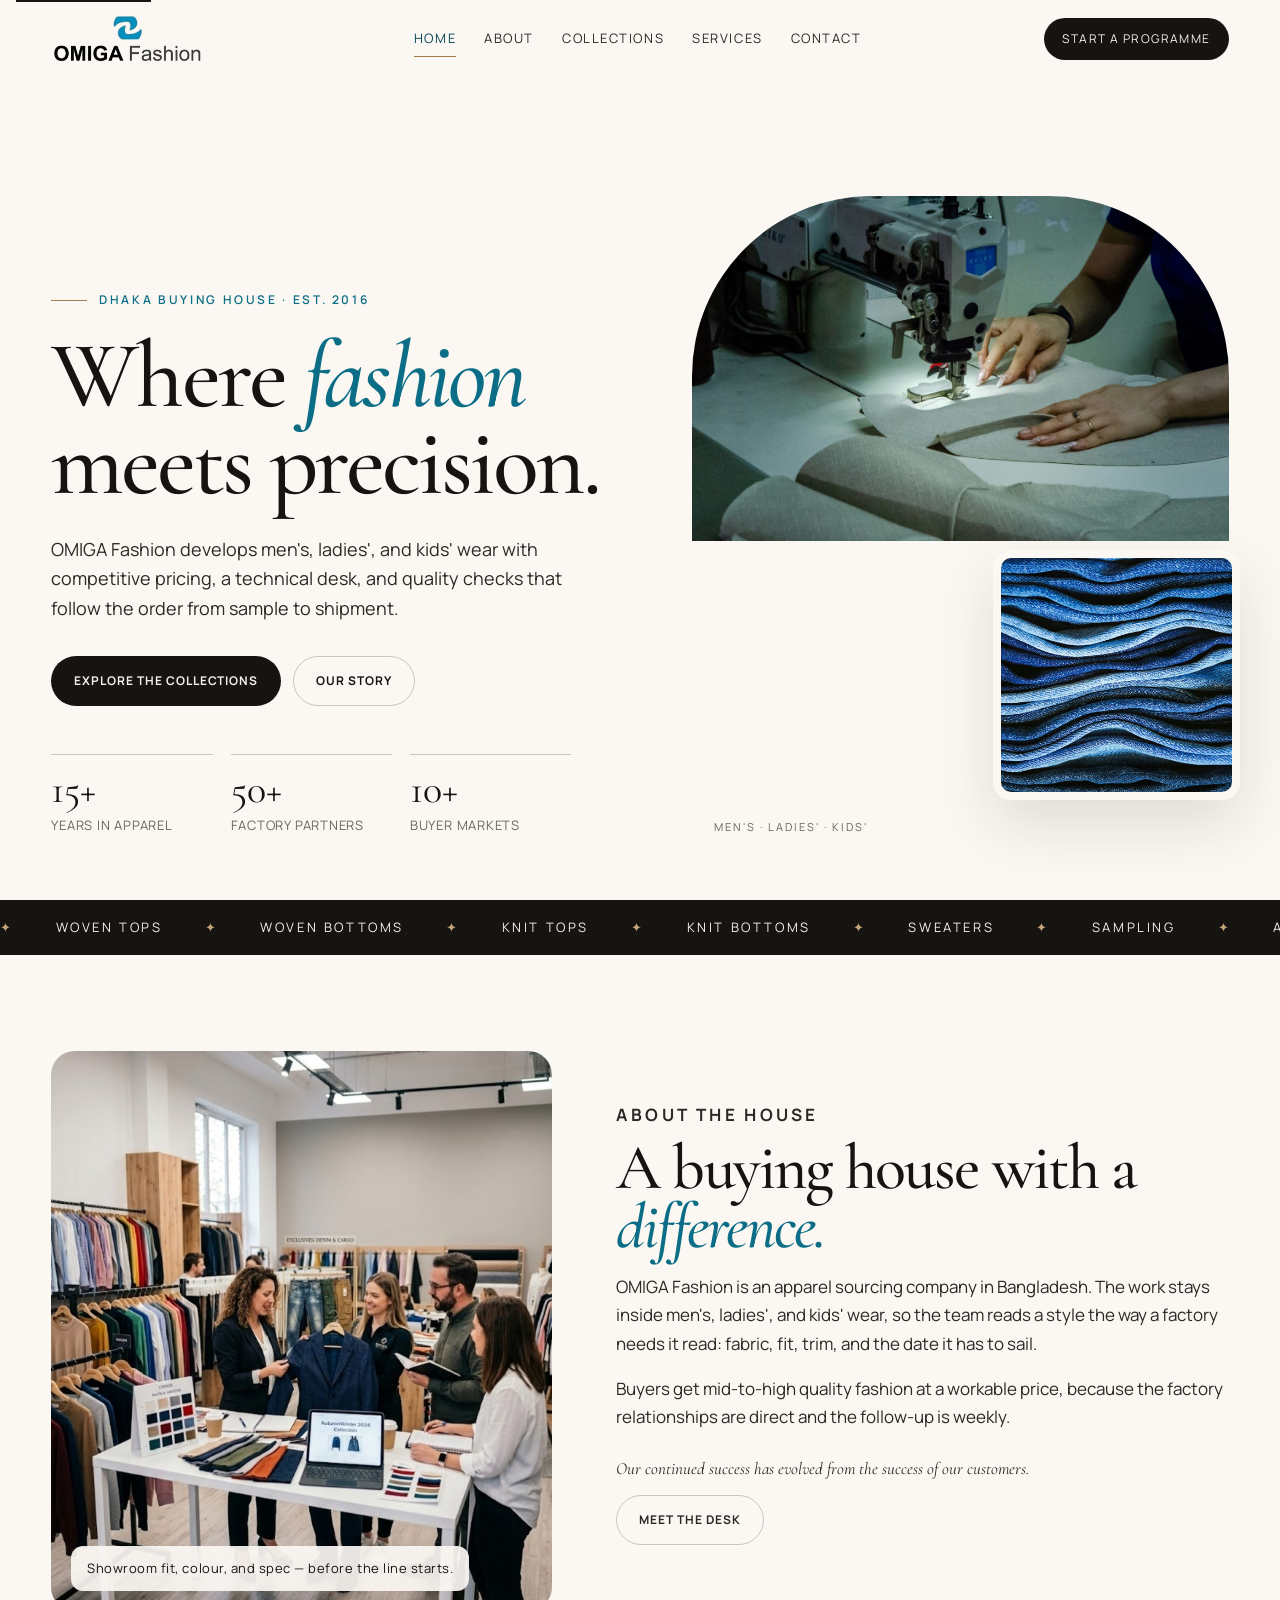
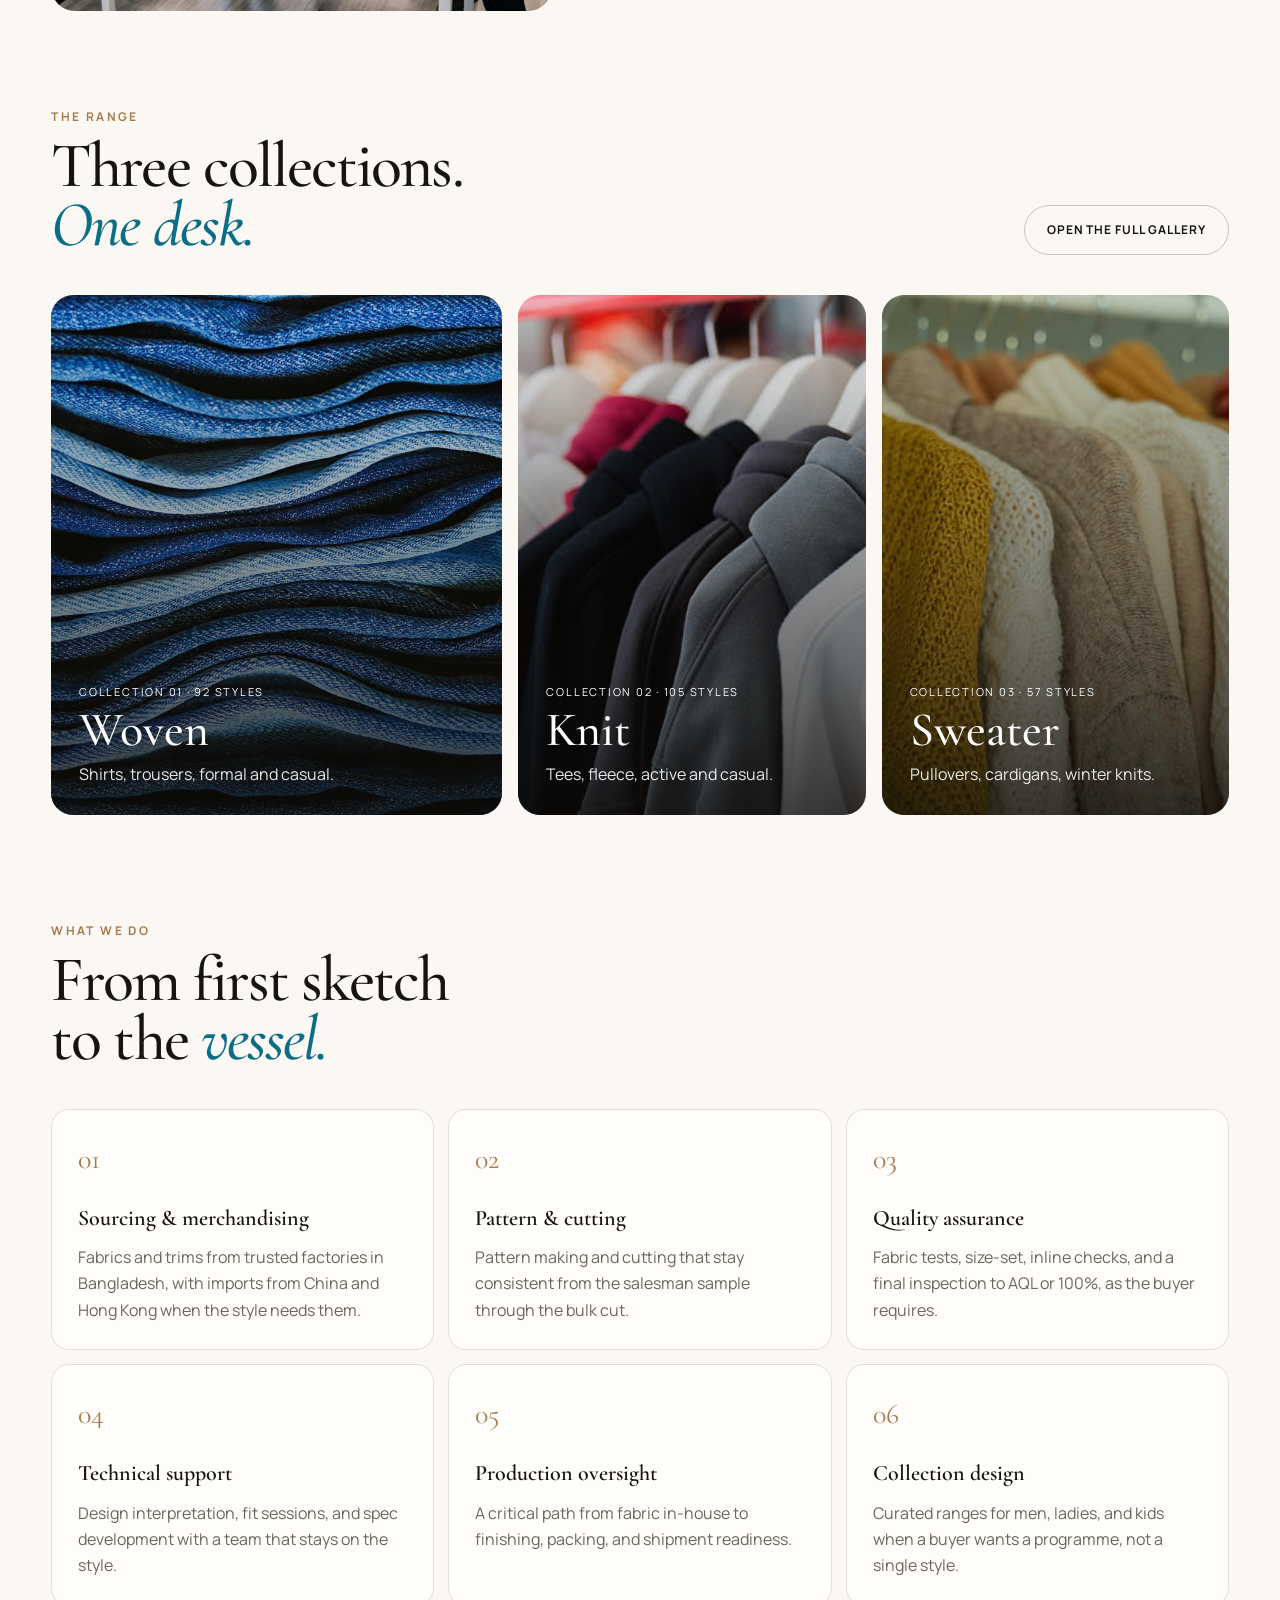
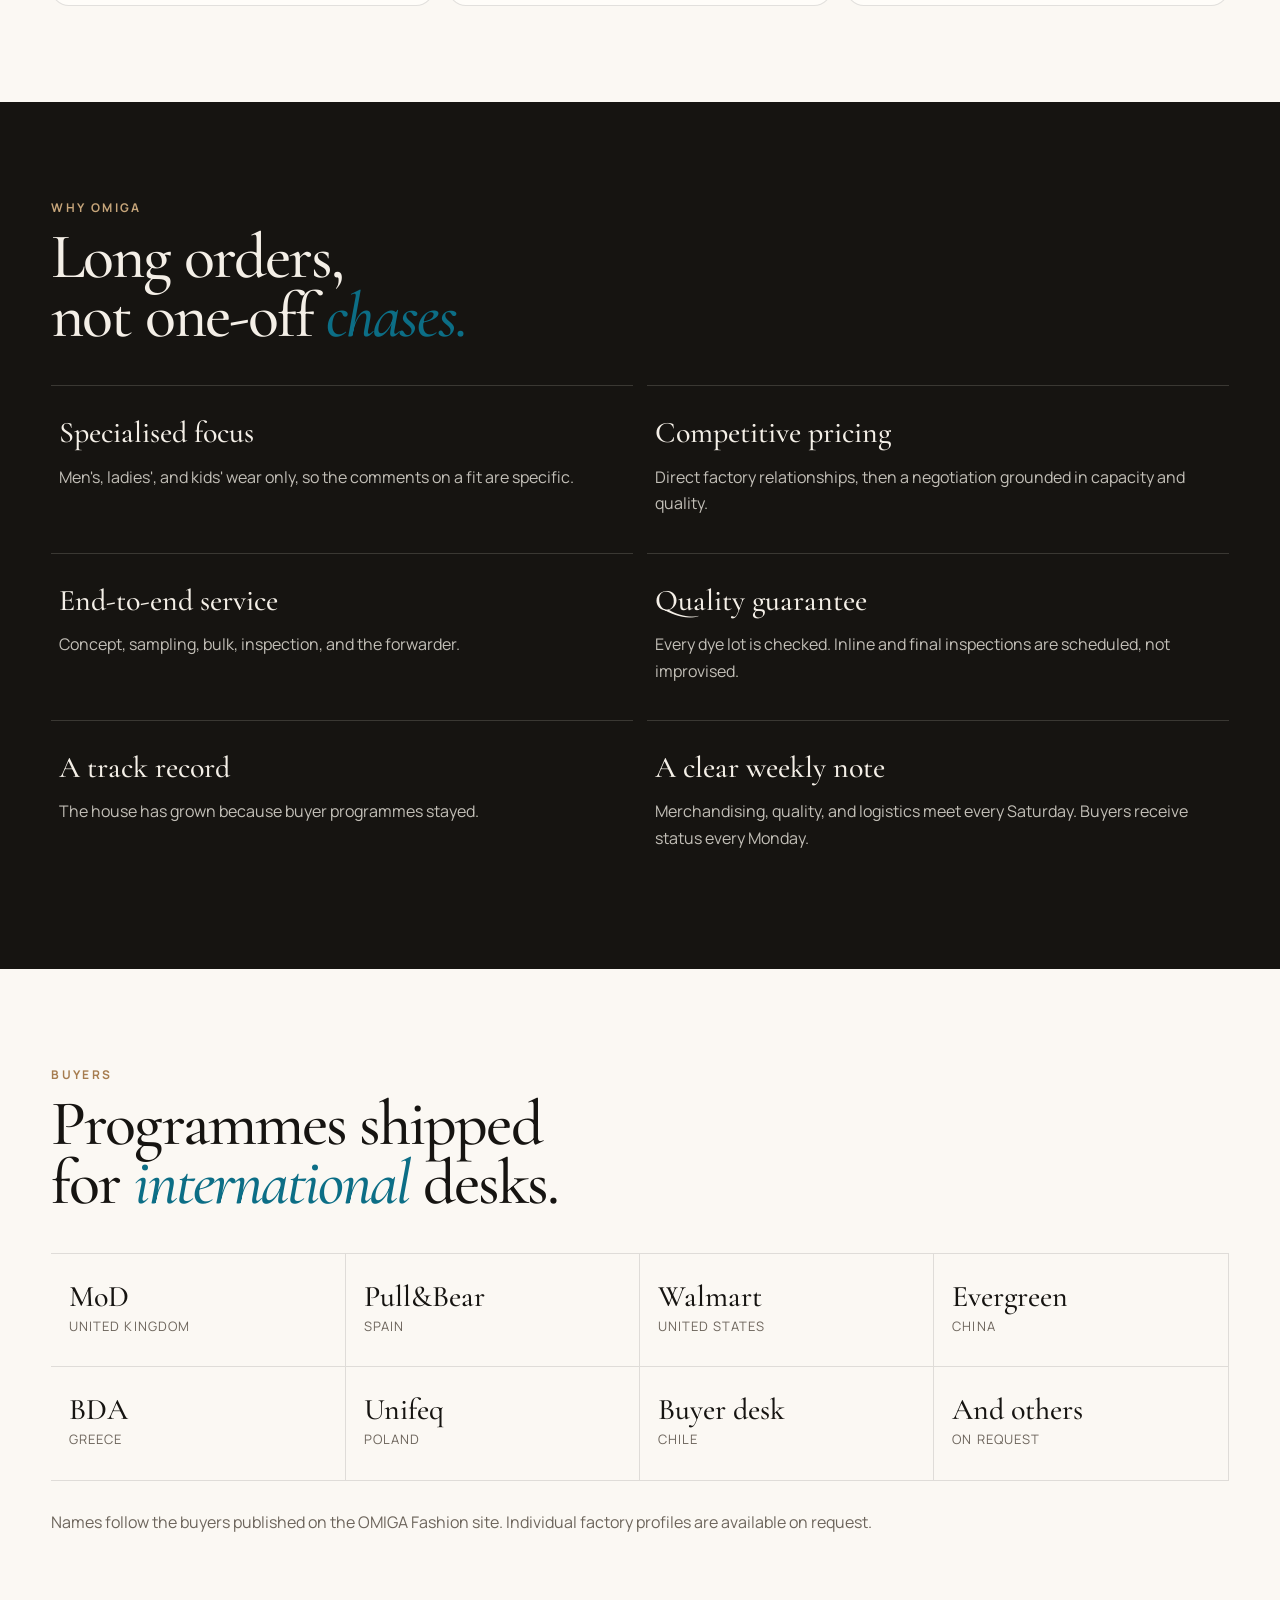
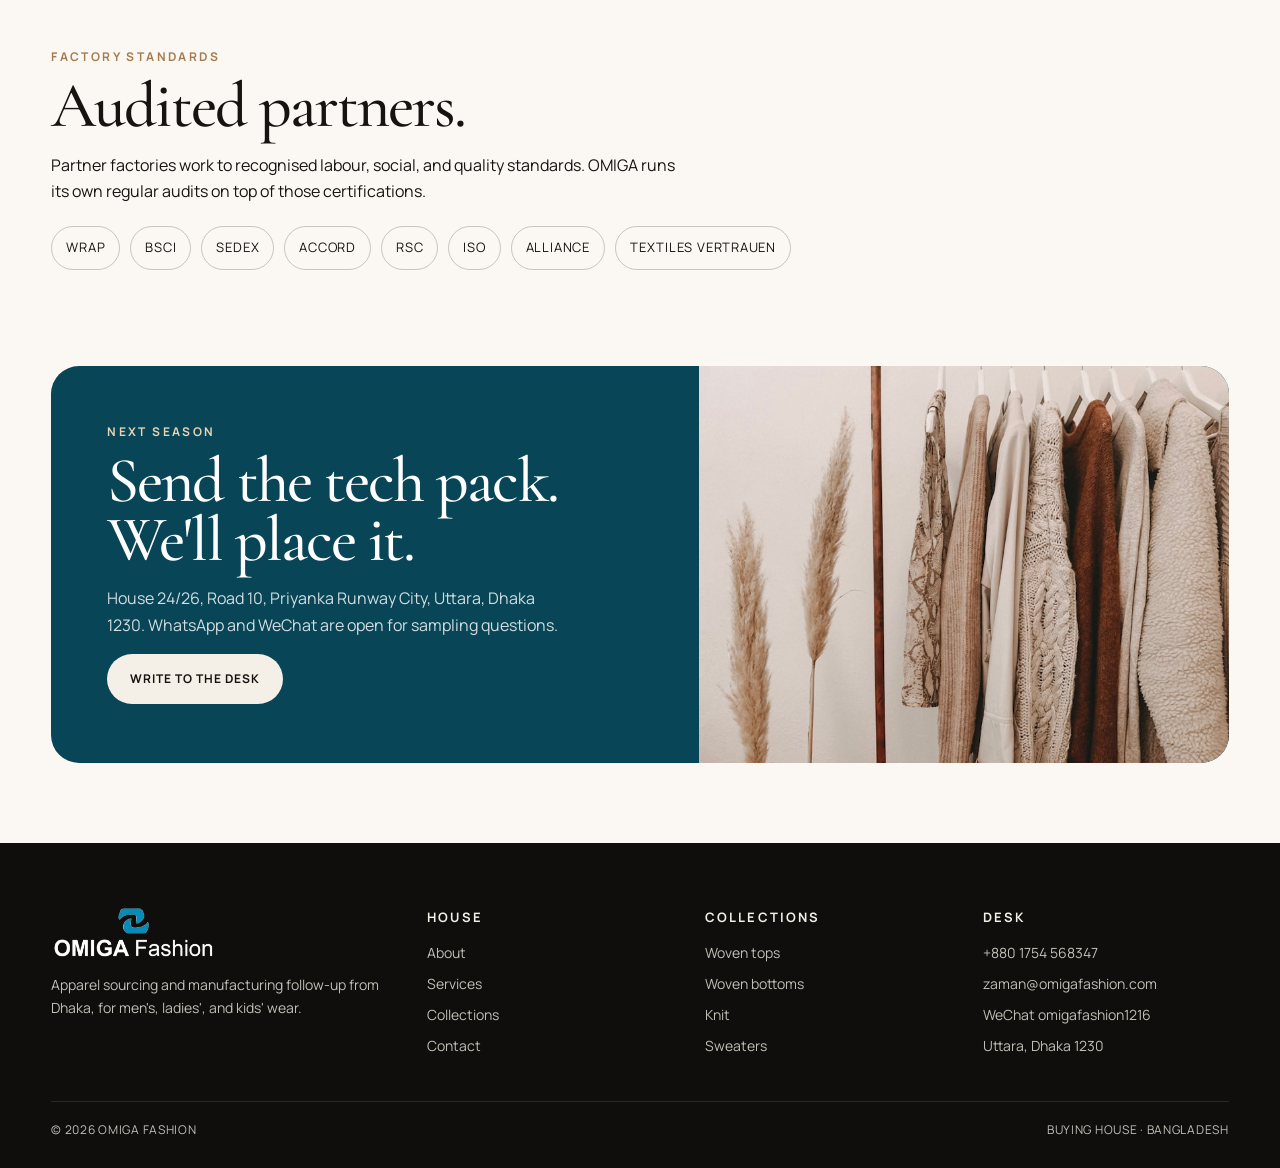
==== index.html @ b4fab175 "Publish the OMIGA Fashion buying-house site. Co-authored-by: Cursor <cursoragent@cursor.com>" ====
<!DOCTYPE html>
<html lang="en">
<head>
  <meta charset="utf-8">
  <meta name="viewport" content="width=device-width, initial-scale=1">
  <title>OMIGA Fashion — Garment Buying House, Dhaka</title>
  <meta name="description" content="OMIGA Fashion is a Dhaka garment buying house for men's, ladies', and kids' wear. Woven, knit, and sweater programmes from sampling to shipment.">
  <link rel="icon" href="assets/favicon.svg" type="image/svg+xml">
  <link rel="preconnect" href="https://fonts.googleapis.com">
  <link rel="preconnect" href="https://fonts.gstatic.com" crossorigin>
  <link href="https://fonts.googleapis.com/css2?family=Cormorant+Garamond:ital,wght@0,500;0,600;1,500;1,600&family=Manrope:wght@400;500;600;700&display=swap" rel="stylesheet">
  <link rel="stylesheet" href="css/styles.css">
</head>
<body>
  <a class="skip" href="#main">Skip to content</a>
  <header class="site-header">
    <a class="brand" href="index.html" aria-label="OMIGA Fashion home">
      <img src="assets/logo.png" alt="OMIGA Fashion">
    </a>
    <nav class="nav" id="site-nav">
      <a href="index.html" aria-current="page">Home</a>
      <a href="about.html">About</a>
      <a href="collections.html">Collections</a>
      <a href="services.html">Services</a>
      <a href="contact.html">Contact</a>
    </nav>
    <a class="header-cta" href="contact.html">Start a programme</a>
    <button class="menu-btn" aria-label="Open menu" aria-expanded="false" aria-controls="site-nav"><span></span></button>
  </header>

  <main id="main">
    <section class="hero">
      <div>
        <p class="eyebrow">Dhaka buying house · Est. 2016</p>
        <h1>Where <em>fashion</em> meets precision.</h1>
        <p class="lede">OMIGA Fashion develops men's, ladies', and kids' wear with competitive pricing, a technical desk, and quality checks that follow the order from sample to shipment.</p>
        <div class="hero-actions">
          <a class="btn btn-dark" href="collections.html">Explore the collections</a>
          <a class="btn btn-line" href="about.html">Our story</a>
        </div>
        <dl class="hero-stats">
          <div><dt>15+</dt><dd>Years in apparel</dd></div>
          <div><dt>50+</dt><dd>Factory partners</dd></div>
          <div><dt>10+</dt><dd>Buyer markets</dd></div>
        </dl>
      </div>
      <div class="hero-stage">
        <figure class="hero-main">
          <img src="assets/hero-sew.jpg" alt="A sewing operator stitching a garment panel in a Bangladesh factory">
        </figure>
        <figure class="hero-float">
          <img src="assets/hero-fabric.jpg" alt="Stacked indigo denim ready for a woven programme">
        </figure>
        <p class="hero-caption">Men's · Ladies' · Kids'</p>
      </div>
    </section>

    <div class="ticker" aria-hidden="true">
      <div class="ticker-track">
        <span>Woven tops</span><span>Woven bottoms</span><span>Knit tops</span><span>Knit bottoms</span><span>Sweaters</span><span>Sampling</span><span>AQL inspection</span><span>Made in Bangladesh</span>
        <span>Woven tops</span><span>Woven bottoms</span><span>Knit tops</span><span>Knit bottoms</span><span>Sweaters</span><span>Sampling</span><span>AQL inspection</span><span>Made in Bangladesh</span>
      </div>
    </div>

    <section class="section">
      <div class="split">
        <figure class="media">
          <img src="assets/hero-inspect.jpg" alt="Merchandisers reviewing a jacket and colour standards in a showroom">
          <figcaption>Showroom fit, colour, and spec — before the line starts.</figcaption>
        </figure>
        <div class="prose">
          <p class="kicker">About the house</p>
          <h2>A buying house with a <em>difference.</em></h2>
          <p>OMIGA Fashion is an apparel sourcing company in Bangladesh. The work stays inside men's, ladies', and kids' wear, so the team reads a style the way a factory needs it read: fabric, fit, trim, and the date it has to sail.</p>
          <p>Buyers get mid-to-high quality fashion at a workable price, because the factory relationships are direct and the follow-up is weekly.</p>
          <p class="quote">Our continued success has evolved from the success of our customers.</p>
          <p><a class="btn btn-line" href="about.html">Meet the desk</a></p>
        </div>
      </div>
    </section>

    <section class="section" style="padding-top:0">
      <div class="section-head">
        <div>
          <p class="kicker">The range</p>
          <h2>Three collections.<br><em>One desk.</em></h2>
        </div>
        <a class="btn btn-line" href="collections.html">Open the full gallery</a>
      </div>
      <div class="collections">
        <a class="collection-card" href="collections.html#woven">
          <img src="assets/hero-fabric.jpg" alt="">
          <div>
            <small>Collection 01 · 92 styles</small>
            <strong>Woven</strong>
            <span>Shirts, trousers, formal and casual.</span>
          </div>
        </a>
        <a class="collection-card" href="collections.html#knit">
          <img src="assets/card-knit.jpg" alt="">
          <div>
            <small>Collection 02 · 105 styles</small>
            <strong>Knit</strong>
            <span>Tees, fleece, active and casual.</span>
          </div>
        </a>
        <a class="collection-card" href="collections.html#sweater">
          <img src="assets/card-sweater.jpg" alt="">
          <div>
            <small>Collection 03 · 57 styles</small>
            <strong>Sweater</strong>
            <span>Pullovers, cardigans, winter knits.</span>
          </div>
        </a>
      </div>
    </section>

    <section class="section" style="padding-top:10px">
      <div class="section-head">
        <div>
          <p class="kicker">What we do</p>
          <h2>From first sketch<br>to the <em>vessel.</em></h2>
        </div>
      </div>
      <div class="service-grid">
        <article class="card"><div class="num">01</div><h3>Sourcing & merchandising</h3><p>Fabrics and trims from trusted factories in Bangladesh, with imports from China and Hong Kong when the style needs them.</p></article>
        <article class="card"><div class="num">02</div><h3>Pattern & cutting</h3><p>Pattern making and cutting that stay consistent from the salesman sample through the bulk cut.</p></article>
        <article class="card"><div class="num">03</div><h3>Quality assurance</h3><p>Fabric tests, size-set, inline checks, and a final inspection to AQL or 100%, as the buyer requires.</p></article>
        <article class="card"><div class="num">04</div><h3>Technical support</h3><p>Design interpretation, fit sessions, and spec development with a team that stays on the style.</p></article>
        <article class="card"><div class="num">05</div><h3>Production oversight</h3><p>A critical path from fabric in-house to finishing, packing, and shipment readiness.</p></article>
        <article class="card"><div class="num">06</div><h3>Collection design</h3><p>Curated ranges for men, ladies, and kids when a buyer wants a programme, not a single style.</p></article>
      </div>
    </section>

    <section class="section band">
      <div class="section-head">
        <div>
          <p class="kicker">Why OMIGA</p>
          <h2>Long orders,<br>not one-off <em>chases.</em></h2>
        </div>
      </div>
      <div class="why-grid">
        <article><h3>Specialised focus</h3><p>Men's, ladies', and kids' wear only, so the comments on a fit are specific.</p></article>
        <article><h3>Competitive pricing</h3><p>Direct factory relationships, then a negotiation grounded in capacity and quality.</p></article>
        <article><h3>End-to-end service</h3><p>Concept, sampling, bulk, inspection, and the forwarder.</p></article>
        <article><h3>Quality guarantee</h3><p>Every dye lot is checked. Inline and final inspections are scheduled, not improvised.</p></article>
        <article><h3>A track record</h3><p>The house has grown because buyer programmes stayed.</p></article>
        <article><h3>A clear weekly note</h3><p>Merchandising, quality, and logistics meet every Saturday. Buyers receive status every Monday.</p></article>
      </div>
    </section>

    <section class="section">
      <div class="section-head">
        <div>
          <p class="kicker">Buyers</p>
          <h2>Programmes shipped<br>for <em>international</em> desks.</h2>
        </div>
      </div>
      <div class="clients">
        <article><strong>MoD</strong><span>United Kingdom</span></article>
        <article><strong>Pull&amp;Bear</strong><span>Spain</span></article>
        <article><strong>Walmart</strong><span>United States</span></article>
        <article><strong>Evergreen</strong><span>China</span></article>
        <article><strong>BDA</strong><span>Greece</span></article>
        <article><strong>Unifeq</strong><span>Poland</span></article>
        <article><strong>Buyer desk</strong><span>Chile</span></article>
        <article><strong>And others</strong><span>On request</span></article>
      </div>
      <p class="prose" style="margin-top:28px;color:var(--muted)">Names follow the buyers published on the OMIGA Fashion site. Individual factory profiles are available on request.</p>
    </section>

    <section class="section" style="padding-top:0">
      <p class="kicker">Factory standards</p>
      <h2>Audited partners.</h2>
      <p class="narrow">Partner factories work to recognised labour, social, and quality standards. OMIGA runs its own regular audits on top of those certifications.</p>
      <div class="certs" style="margin-top:22px">
        <span>WRAP</span><span>BSCI</span><span>Sedex</span><span>Accord</span><span>RSC</span><span>ISO</span><span>Alliance</span><span>Textiles Vertrauen</span>
      </div>
    </section>

    <section class="cta">
      <div class="cta-copy">
        <p class="kicker" style="color:#e7d3b4">Next season</p>
        <h2>Send the tech pack. We'll place it.</h2>
        <p>House 24/26, Road 10, Priyanka Runway City, Uttara, Dhaka 1230. WhatsApp and WeChat are open for sampling questions.</p>
        <a class="btn btn-light" href="contact.html">Write to the desk</a>
      </div>
      <div class="cta-visual">
        <img src="assets/service-6.jpg" alt="A rail of knit and sweater samples">
      </div>
    </section>
  </main>

  <footer class="site-footer">
    <div class="footer-grid">
      <div>
        <img src="assets/logo-white.png" alt="OMIGA Fashion">
        <p>Apparel sourcing and manufacturing follow-up from Dhaka, for men's, ladies', and kids' wear.</p>
      </div>
      <div>
        <h3>House</h3>
        <a href="about.html">About</a>
        <a href="services.html">Services</a>
        <a href="collections.html">Collections</a>
        <a href="contact.html">Contact</a>
      </div>
      <div>
        <h3>Collections</h3>
        <a href="collections.html#woven-tops">Woven tops</a>
        <a href="collections.html#woven-bottoms">Woven bottoms</a>
        <a href="collections.html#knit">Knit</a>
        <a href="collections.html#sweater">Sweaters</a>
      </div>
      <div>
        <h3>Desk</h3>
        <a href="tel:+8801754568347">+880 1754 568347</a>
        <a href="mailto:zaman@omigafashion.com">zaman@omigafashion.com</a>
        <p>WeChat omigafashion1216</p>
        <p>Uttara, Dhaka 1230</p>
      </div>
    </div>
    <div class="legal">
      <span>© <span data-year>2026</span> OMIGA Fashion</span>
      <span>Buying house · Bangladesh</span>
    </div>
  </footer>
  <script src="js/main.js"></script>
</body>
</html>
---- css/styles.css ----
:root {
  --ink: #161411;
  --ink-soft: #2c2824;
  --ivory: #f4efe7;
  --paper: #fbf8f3;
  --white: #fffdf9;
  --teal: #0c6e86;
  --teal-deep: #084556;
  --brass: #a67c4e;
  --brass-soft: #c6a57a;
  --muted: #6d655c;
  --line: rgba(22, 20, 17, 0.12);
  --line-strong: rgba(22, 20, 17, 0.22);
  --shadow: 0 24px 60px rgba(22, 20, 17, 0.12);
  --serif: "Cormorant Garamond", "Times New Roman", serif;
  --sans: "Manrope", "Segoe UI", sans-serif;
  --header: 78px;
  --max: 1240px;
}

* { box-sizing: border-box; }
html { scroll-behavior: smooth; }
body {
  margin: 0;
  background: var(--paper);
  color: var(--ink);
  font-family: var(--sans);
  font-size: 16px;
  line-height: 1.65;
  text-rendering: optimizeLegibility;
}
img { max-width: 100%; display: block; }
a { color: inherit; text-decoration: none; }
button, input, select, textarea { font: inherit; color: inherit; }
::selection { background: #d7efe8; color: var(--ink); }

.skip {
  position: absolute;
  left: 16px;
  top: -40px;
  background: var(--ink);
  color: white;
  padding: 8px 12px;
  z-index: 100;
}
.skip:focus { top: 12px; }

.site-header {
  position: sticky;
  top: 0;
  z-index: 40;
  height: var(--header);
  display: flex;
  align-items: center;
  justify-content: space-between;
  gap: 24px;
  padding: 0 4vw;
  background: rgba(251, 248, 243, 0.9);
  backdrop-filter: blur(16px);
  border-bottom: 1px solid transparent;
  transition: border-color 0.3s, background 0.3s;
}
.site-header.is-scrolled { border-bottom-color: var(--line); background: rgba(251, 248, 243, 0.96); }
.brand { display: flex; align-items: center; gap: 10px; min-width: 180px; }
.brand img { height: 48px; width: auto; }
.nav {
  display: flex;
  align-items: center;
  gap: 28px;
}
.nav a {
  font-size: 13px;
  letter-spacing: 0.12em;
  text-transform: uppercase;
  color: var(--ink-soft);
  position: relative;
}
.nav a[aria-current="page"] { color: var(--teal-deep); }
.nav a[aria-current="page"]::after,
.nav a:hover::after {
  content: "";
  position: absolute;
  left: 0;
  right: 0;
  bottom: -8px;
  height: 1px;
  background: var(--brass);
}
.header-cta {
  display: inline-flex;
  align-items: center;
  justify-content: center;
  min-height: 42px;
  padding: 0 18px;
  background: var(--ink);
  color: var(--ivory) !important;
  letter-spacing: 0.12em;
  text-transform: uppercase;
  font-size: 12px;
  border-radius: 999px;
}
.header-cta::after { display: none !important; }
.menu-btn {
  display: none;
  width: 46px;
  height: 46px;
  border: 1px solid var(--line-strong);
  background: transparent;
  border-radius: 50%;
  position: relative;
}
.menu-btn span,
.menu-btn span::before,
.menu-btn span::after {
  content: "";
  position: absolute;
  left: 13px;
  right: 13px;
  height: 1.5px;
  background: var(--ink);
}
.menu-btn span { top: 22px; }
.menu-btn span::before { top: -7px; }
.menu-btn span::after { top: 7px; }
.menu-btn.is-open span { background: transparent; }
.menu-btn.is-open span::before { top: 0; transform: rotate(45deg); }
.menu-btn.is-open span::after { top: 0; transform: rotate(-45deg); }

.hero {
  display: grid;
  grid-template-columns: 1.05fr 0.95fr;
  gap: 48px;
  align-items: end;
  min-height: calc(100vh - var(--header));
  padding: 36px 4vw 64px;
  max-width: 1480px;
  margin: 0 auto;
}
.eyebrow {
  display: flex;
  align-items: center;
  gap: 12px;
  margin: 0 0 22px;
  color: var(--teal);
  letter-spacing: 0.22em;
  text-transform: uppercase;
  font-size: 12px;
  font-weight: 600;
}
.eyebrow::before {
  content: "";
  width: 36px;
  height: 1px;
  background: var(--brass);
}
h1, h2, .display {
  font-family: var(--serif);
  font-weight: 500;
  letter-spacing: -0.03em;
  line-height: 0.92;
}
.hero h1 {
  margin: 0;
  font-size: clamp(64px, 7.4vw, 118px);
}
.hero h1 em {
  font-style: italic;
  color: var(--teal);
}
.lede {
  max-width: 540px;
  margin: 28px 0 0;
  font-size: 18px;
  color: var(--ink-soft);
}
.hero-actions { display: flex; flex-wrap: wrap; gap: 12px; margin-top: 32px; }
.btn {
  display: inline-flex;
  align-items: center;
  justify-content: center;
  min-height: 50px;
  padding: 0 22px;
  border-radius: 999px;
  border: 1px solid transparent;
  letter-spacing: 0.08em;
  text-transform: uppercase;
  font-size: 12px;
  font-weight: 700;
  cursor: pointer;
  transition: transform 0.25s ease, background 0.25s ease, color 0.25s ease;
}
.btn:hover { transform: translateY(-2px); }
.btn-dark { background: var(--ink); color: var(--ivory); }
.btn-dark:hover { background: var(--teal-deep); }
.btn-line { background: transparent; border-color: var(--line-strong); }
.btn-line:hover { border-color: var(--ink); }
.btn-light { background: var(--ivory); color: var(--ink); }
.hero-stats {
  display: grid;
  grid-template-columns: repeat(3, minmax(0, 1fr));
  gap: 18px;
  margin: 48px 0 0;
  padding: 0;
  max-width: 520px;
}
.hero-stats.stats-4 {
  max-width: none;
  grid-template-columns: repeat(4, minmax(0, 1fr));
}
.hero-stats div { border-top: 1px solid var(--line-strong); padding-top: 14px; }
.hero-stats dt {
  font-family: var(--serif);
  font-size: 40px;
  line-height: 1;
}
.hero-stats dd { margin: 6px 0 0; color: var(--muted); font-size: 13px; letter-spacing: 0.06em; text-transform: uppercase; }

.hero-stage { position: relative; min-height: 640px; }
.hero-main {
  margin: 0;
  height: 78%;
  min-height: 520px;
  overflow: hidden;
  border-radius: 180px 180px 28px 28px;
}
.hero-main img, .hero-float img, .media img, .shot img { width: 100%; height: 100%; object-fit: cover; }
.hero-float {
  position: absolute;
  width: 46%;
  height: 250px;
  right: -2%;
  bottom: 36px;
  margin: 0;
  overflow: hidden;
  border: 8px solid var(--paper);
  border-radius: 18px;
  box-shadow: var(--shadow);
}
.hero-caption {
  position: absolute;
  left: 22px;
  bottom: 0;
  margin: 0;
  letter-spacing: 0.18em;
  text-transform: uppercase;
  font-size: 11px;
  color: var(--muted);
}

.ticker {
  overflow: hidden;
  border-top: 1px solid var(--line);
  border-bottom: 1px solid var(--line);
  background: var(--ink);
  color: var(--ivory);
}
.ticker-track {
  display: flex;
  gap: 42px;
  width: max-content;
  padding: 16px 0;
  animation: ticker 42s linear infinite;
}
.ticker span {
  font-size: 13px;
  letter-spacing: 0.2em;
  text-transform: uppercase;
  white-space: nowrap;
}
.ticker span::before { content: "✦"; color: var(--brass-soft); margin-right: 42px; }
@keyframes ticker { from { transform: translateX(0); } to { transform: translateX(-50%); } }

.section { padding: 96px 4vw; }
.section-head {
  display: flex;
  justify-content: space-between;
  align-items: flex-end;
  gap: 24px;
  margin-bottom: 40px;
}
.kicker {
  margin: 0 0 10px;
  color: var(--brass);
  letter-spacing: 0.2em;
  text-transform: uppercase;
  font-size: 12px;
  font-weight: 700;
}
h2 { margin: 0; font-size: clamp(42px, 5vw, 72px); }
h2 em { font-style: italic; color: var(--teal); }
.narrow { max-width: 640px; }

.split {
  display: grid;
  grid-template-columns: 0.9fr 1.1fr;
  gap: 64px;
  align-items: center;
}
.media { margin: 0; position: relative; }
.media img { height: 560px; border-radius: 24px; }
.media figcaption {
  position: absolute;
  left: 20px;
  bottom: 20px;
  background: rgba(251, 248, 243, 0.92);
  padding: 12px 16px;
  border-radius: 12px;
  font-size: 13px;
  letter-spacing: 0.04em;
}
.prose p { color: var(--ink-soft); font-size: 17px; }
.quote {
  margin: 28px 0 0;
  font-family: var(--serif);
  font-size: clamp(28px, 3vw, 40px);
  line-height: 1.15;
  font-style: italic;
}

.collections {
  display: grid;
  grid-template-columns: 1.3fr 1fr 1fr;
  gap: 16px;
}
.collection-card {
  position: relative;
  min-height: 520px;
  overflow: hidden;
  border-radius: 22px;
  color: white;
  display: flex;
  align-items: flex-end;
  padding: 28px;
}
.collection-card img {
  position: absolute;
  inset: 0;
  width: 100%;
  height: 100%;
  object-fit: cover;
  transition: transform 0.7s ease;
}
.collection-card:hover img { transform: scale(1.06); }
.collection-card::after {
  content: "";
  position: absolute;
  inset: 0;
  background: linear-gradient(180deg, rgba(12, 10, 8, 0.05), rgba(12, 10, 8, 0.78));
}
.collection-card div { position: relative; z-index: 1; }
.collection-card small { letter-spacing: 0.16em; text-transform: uppercase; font-size: 11px; }
.collection-card strong {
  display: block;
  margin-top: 6px;
  font-family: var(--serif);
  font-size: 48px;
  font-weight: 500;
  line-height: 0.9;
}
.collection-card span { display: block; margin-top: 8px; opacity: 0.9; }

.service-grid, .why-grid, .process-grid {
  display: grid;
  gap: 14px;
}
.service-grid { grid-template-columns: repeat(3, 1fr); }
.card {
  background: var(--white);
  border: 1px solid var(--line);
  border-radius: 18px;
  padding: 26px;
  min-height: 220px;
}
.card .num {
  font-family: var(--serif);
  font-size: 28px;
  color: var(--brass);
}
.card h3 { margin: 18px 0 8px; font-size: 22px; font-family: var(--serif); font-weight: 600; }
.card p { margin: 0; color: var(--muted); }

.process-grid { grid-template-columns: repeat(4, 1fr); }
.process-grid article {
  padding: 22px 18px 8px 0;
  border-top: 1px solid var(--ink);
}
.process-grid strong { display: block; font-family: var(--serif); font-size: 28px; font-weight: 500; margin: 8px 0; }
.process-grid p { margin: 0; color: var(--muted); font-size: 14px; }

.why-grid { grid-template-columns: 1fr 1fr; }
.band {
  background: var(--ink);
  color: var(--ivory);
}
.band .kicker { color: var(--brass-soft); }
.band p { color: rgba(244, 239, 231, 0.78); }
.why-grid article {
  border-top: 1px solid rgba(244, 239, 231, 0.16);
  padding: 22px 8px;
}
.why-grid h3 { margin: 0 0 6px; font-family: var(--serif); font-size: 30px; font-weight: 500; }
.why-grid p { margin: 0; }

.clients {
  display: grid;
  grid-template-columns: repeat(4, 1fr);
  border-top: 1px solid var(--line);
}
.clients article {
  padding: 28px 18px;
  border-bottom: 1px solid var(--line);
  border-right: 1px solid var(--line);
}
.clients strong { display: block; font-family: var(--serif); font-size: 30px; font-weight: 500; line-height: 1; }
.clients span { color: var(--muted); font-size: 13px; letter-spacing: 0.08em; text-transform: uppercase; }

.certs { display: flex; flex-wrap: wrap; gap: 10px; }
.certs span {
  border: 1px solid var(--line-strong);
  border-radius: 999px;
  padding: 10px 14px;
  font-size: 13px;
  letter-spacing: 0.06em;
  text-transform: uppercase;
}

.cta {
  margin: 0 4vw 80px;
  border-radius: 28px;
  overflow: hidden;
  min-height: 360px;
  display: grid;
  grid-template-columns: 1.1fr 0.9fr;
  background: var(--teal-deep);
  color: white;
}
.cta-copy { padding: 56px; }
.cta h2 { font-size: clamp(46px, 5vw, 74px); }
.cta p { max-width: 460px; color: rgba(255,255,255,0.82); }
.cta-visual img { width: 100%; height: 100%; object-fit: cover; min-height: 360px; }

.page-hero {
  padding: 72px 4vw 28px;
  max-width: 1480px;
  margin: 0 auto;
}
.page-hero h1 { font-size: clamp(56px, 7vw, 104px); margin: 0; }
.page-hero p { max-width: 640px; font-size: 18px; color: var(--ink-soft); }

.filters { display: flex; flex-wrap: wrap; gap: 8px; margin: 10px 4vw 22px; }
.filters button {
  border: 1px solid var(--line-strong);
  background: transparent;
  border-radius: 999px;
  padding: 10px 14px;
  cursor: pointer;
  letter-spacing: 0.08em;
  text-transform: uppercase;
  font-size: 12px;
}
.filters button.is-active, .filters button:hover { background: var(--ink); color: var(--ivory); border-color: var(--ink); }
.gallery-meta { margin: 0 4vw 18px; color: var(--muted); font-size: 14px; }
.gallery {
  columns: 4 240px;
  column-gap: 12px;
  padding: 0 4vw 20px;
}
.tile {
  break-inside: avoid;
  margin: 0 0 12px;
  position: relative;
  cursor: zoom-in;
  border-radius: 14px;
  overflow: hidden;
  background: #e7e1d8;
}
.tile img { width: 100%; height: auto; transition: transform 0.45s ease; }
.tile:hover img { transform: scale(1.03); }
.tile figcaption {
  position: absolute;
  left: 10px;
  bottom: 10px;
  background: rgba(251, 248, 243, 0.9);
  border-radius: 999px;
  padding: 4px 10px;
  font-size: 11px;
  letter-spacing: 0.08em;
  text-transform: uppercase;
}
.load-wrap { display: flex; justify-content: center; padding: 10px 0 70px; }

.story-list { display: grid; gap: 0; }
.story-list article {
  display: grid;
  grid-template-columns: 180px 1fr;
  gap: 24px;
  padding: 26px 0;
  border-top: 1px solid var(--line);
}
.story-list h3 { margin: 0 0 8px; font-family: var(--serif); font-size: 32px; font-weight: 500; }
.story-list ul { margin: 0; padding-left: 18px; color: var(--ink-soft); }
.shots { display: grid; grid-template-columns: 1.2fr 0.8fr; gap: 14px; }
.shot { margin: 0; overflow: hidden; border-radius: 20px; }
.shot img { height: 100%; min-height: 280px; object-fit: cover; }
.shot.tall img { min-height: 580px; }

.contact-grid {
  display: grid;
  grid-template-columns: 0.85fr 1.15fr;
  gap: 40px;
  align-items: start;
}
.detail { padding: 16px 0; border-top: 1px solid var(--line); }
.detail strong { display: block; font-size: 13px; letter-spacing: 0.12em; text-transform: uppercase; color: var(--muted); }
.detail a { color: var(--teal-deep); }
form {
  background: var(--white);
  border: 1px solid var(--line);
  border-radius: 24px;
  padding: 28px;
  display: grid;
  gap: 14px;
}
label { display: grid; gap: 6px; font-size: 13px; letter-spacing: 0.06em; text-transform: uppercase; color: var(--muted); }
input, select, textarea {
  width: 100%;
  border: 1px solid var(--line-strong);
  background: var(--paper);
  border-radius: 12px;
  padding: 14px 12px;
  text-transform: none;
  letter-spacing: 0;
  color: var(--ink);
  font-size: 16px;
}
textarea { min-height: 140px; resize: vertical; }
input:focus, select:focus, textarea:focus { outline: 2px solid var(--teal); border-color: transparent; }
.form-row { display: grid; grid-template-columns: 1fr 1fr; gap: 14px; }
.form-note { margin: 0; color: var(--teal-deep); }
.map {
  margin-top: 18px;
  border: 0;
  width: 100%;
  height: 280px;
  border-radius: 18px;
  filter: grayscale(0.35) contrast(0.95);
}
.success {
  background: var(--white);
  border-radius: 24px;
  padding: 48px 32px;
  border: 1px solid var(--line);
}
.success h3 { font-family: var(--serif); font-size: 42px; margin: 0 0 8px; font-weight: 500; }

.lightbox {
  position: fixed;
  inset: 0;
  background: rgba(14, 12, 10, 0.92);
  z-index: 80;
  display: none;
  align-items: center;
  justify-content: center;
  padding: 48px 72px;
}
.lightbox.is-open { display: flex; }
.lightbox img { max-width: 100%; max-height: 86vh; object-fit: contain; border-radius: 8px; }
.lightbox button {
  position: absolute;
  border: 0;
  background: rgba(255,255,255,0.12);
  color: white;
  width: 48px;
  height: 48px;
  border-radius: 50%;
  cursor: pointer;
}
.lb-close { top: 18px; right: 18px; }
.lb-prev { left: 16px; top: 50%; }
.lb-next { right: 16px; top: 50%; }
.lb-caption {
  position: absolute;
  bottom: 18px;
  color: white;
  letter-spacing: 0.12em;
  text-transform: uppercase;
  font-size: 12px;
}

.site-footer {
  background: #100e0c;
  color: rgba(244, 239, 231, 0.78);
  padding: 64px 4vw 28px;
}
.footer-grid {
  display: grid;
  grid-template-columns: 1.4fr 1fr 1fr 1fr;
  gap: 32px;
  max-width: 1480px;
}
.site-footer img { height: 52px; width: auto; margin-bottom: 14px; }
.site-footer h3 {
  margin: 0 0 12px;
  color: var(--ivory);
  font-size: 13px;
  letter-spacing: 0.16em;
  text-transform: uppercase;
  font-family: var(--sans);
  font-weight: 700;
}
.site-footer a, .site-footer p { display: block; margin: 0 0 8px; font-size: 14px; }
.site-footer a:hover { color: white; }
.legal {
  max-width: 1480px;
  margin-top: 36px;
  padding-top: 18px;
  border-top: 1px solid rgba(255,255,255,0.1);
  display: flex;
  justify-content: space-between;
  gap: 12px;
  font-size: 12px;
  letter-spacing: 0.06em;
  text-transform: uppercase;
}

@media (max-width: 980px) {
  .menu-btn { display: inline-block; }
  .nav {
    position: fixed;
    inset: var(--header) 16px auto 16px;
    display: none;
    flex-direction: column;
    align-items: flex-start;
    gap: 18px;
    padding: 22px;
    background: var(--white);
    border: 1px solid var(--line);
    border-radius: 18px;
    box-shadow: var(--shadow);
  }
  .nav.is-open { display: flex; }
  .header-cta { display: none; }
  .hero, .split, .collections, .service-grid, .process-grid, .why-grid, .clients, .cta, .contact-grid, .footer-grid, .shots, .story-list article, .form-row {
    grid-template-columns: 1fr;
  }
  .hero-stats, .hero-stats.stats-4 { grid-template-columns: 1fr 1fr; max-width: none; }
  .hero { min-height: auto; padding-top: 20px; }
  .hero-stage { min-height: 460px; }
  .hero-main { min-height: 380px; height: 420px; }
  .hero-float { width: 48%; height: 160px; }
  .collection-card { min-height: 380px; }
  .media img, .shot.tall img { height: 360px; min-height: 0; }
  .clients article { border-right: 0; }
  .cta-copy { padding: 32px 22px; }
  .legal { flex-direction: column; }
  .gallery { columns: 2 140px; }
}

@media (prefers-reduced-motion: reduce) {
  *, *::before, *::after {
    animation: none !important;
    transition: none !important;
    scroll-behavior: auto !important;
  }
}
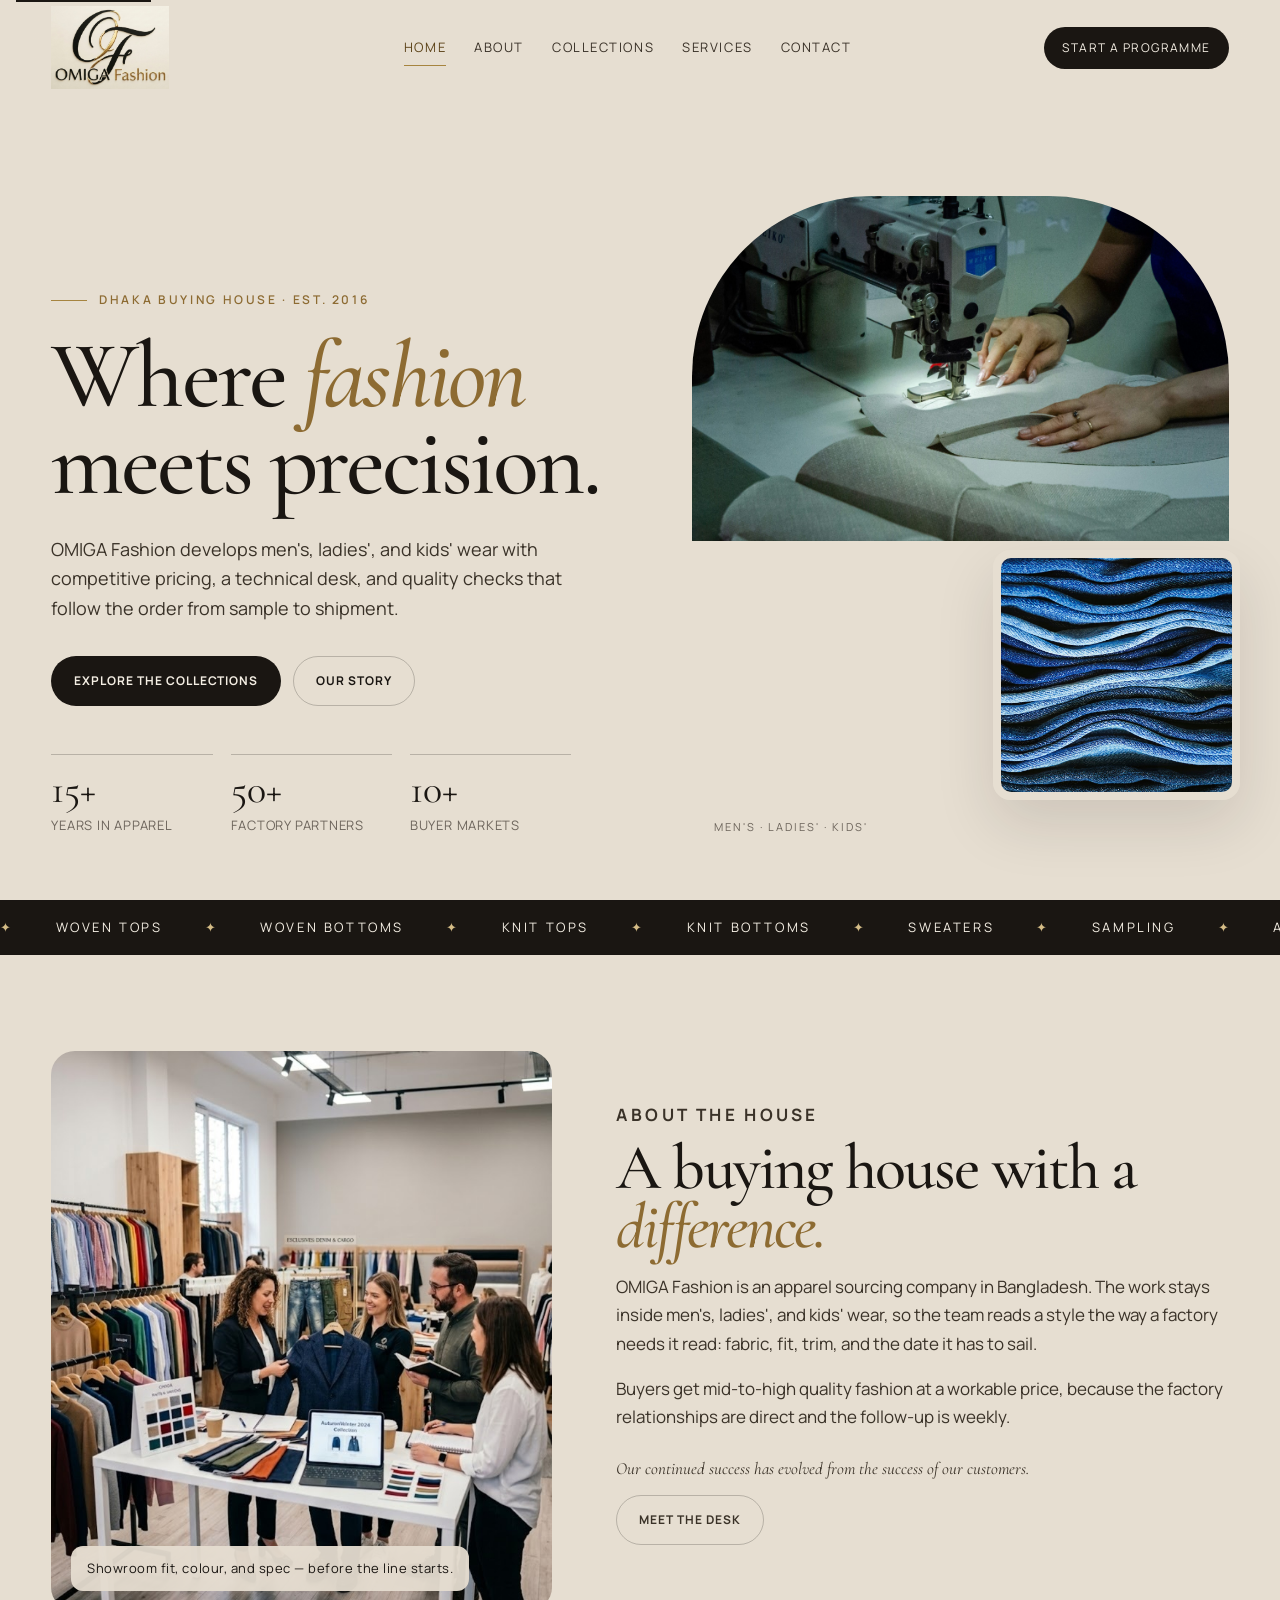
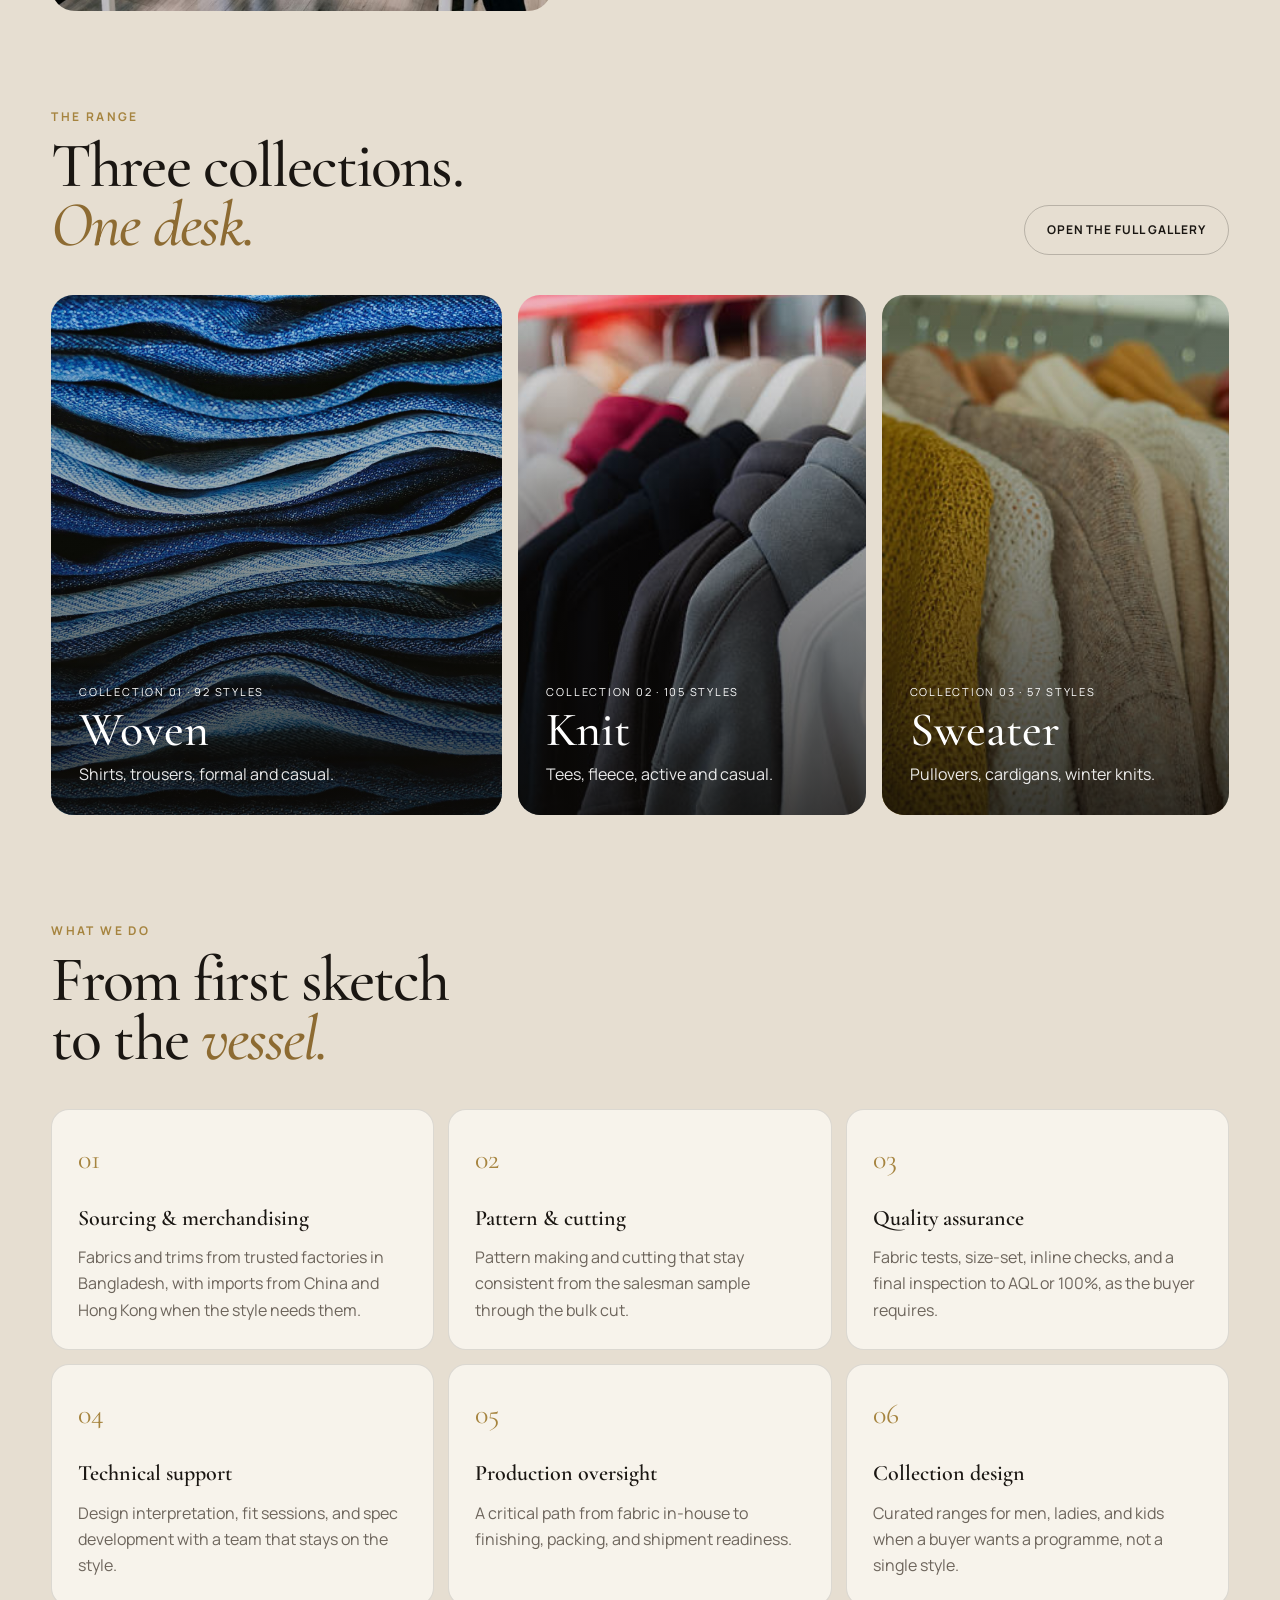
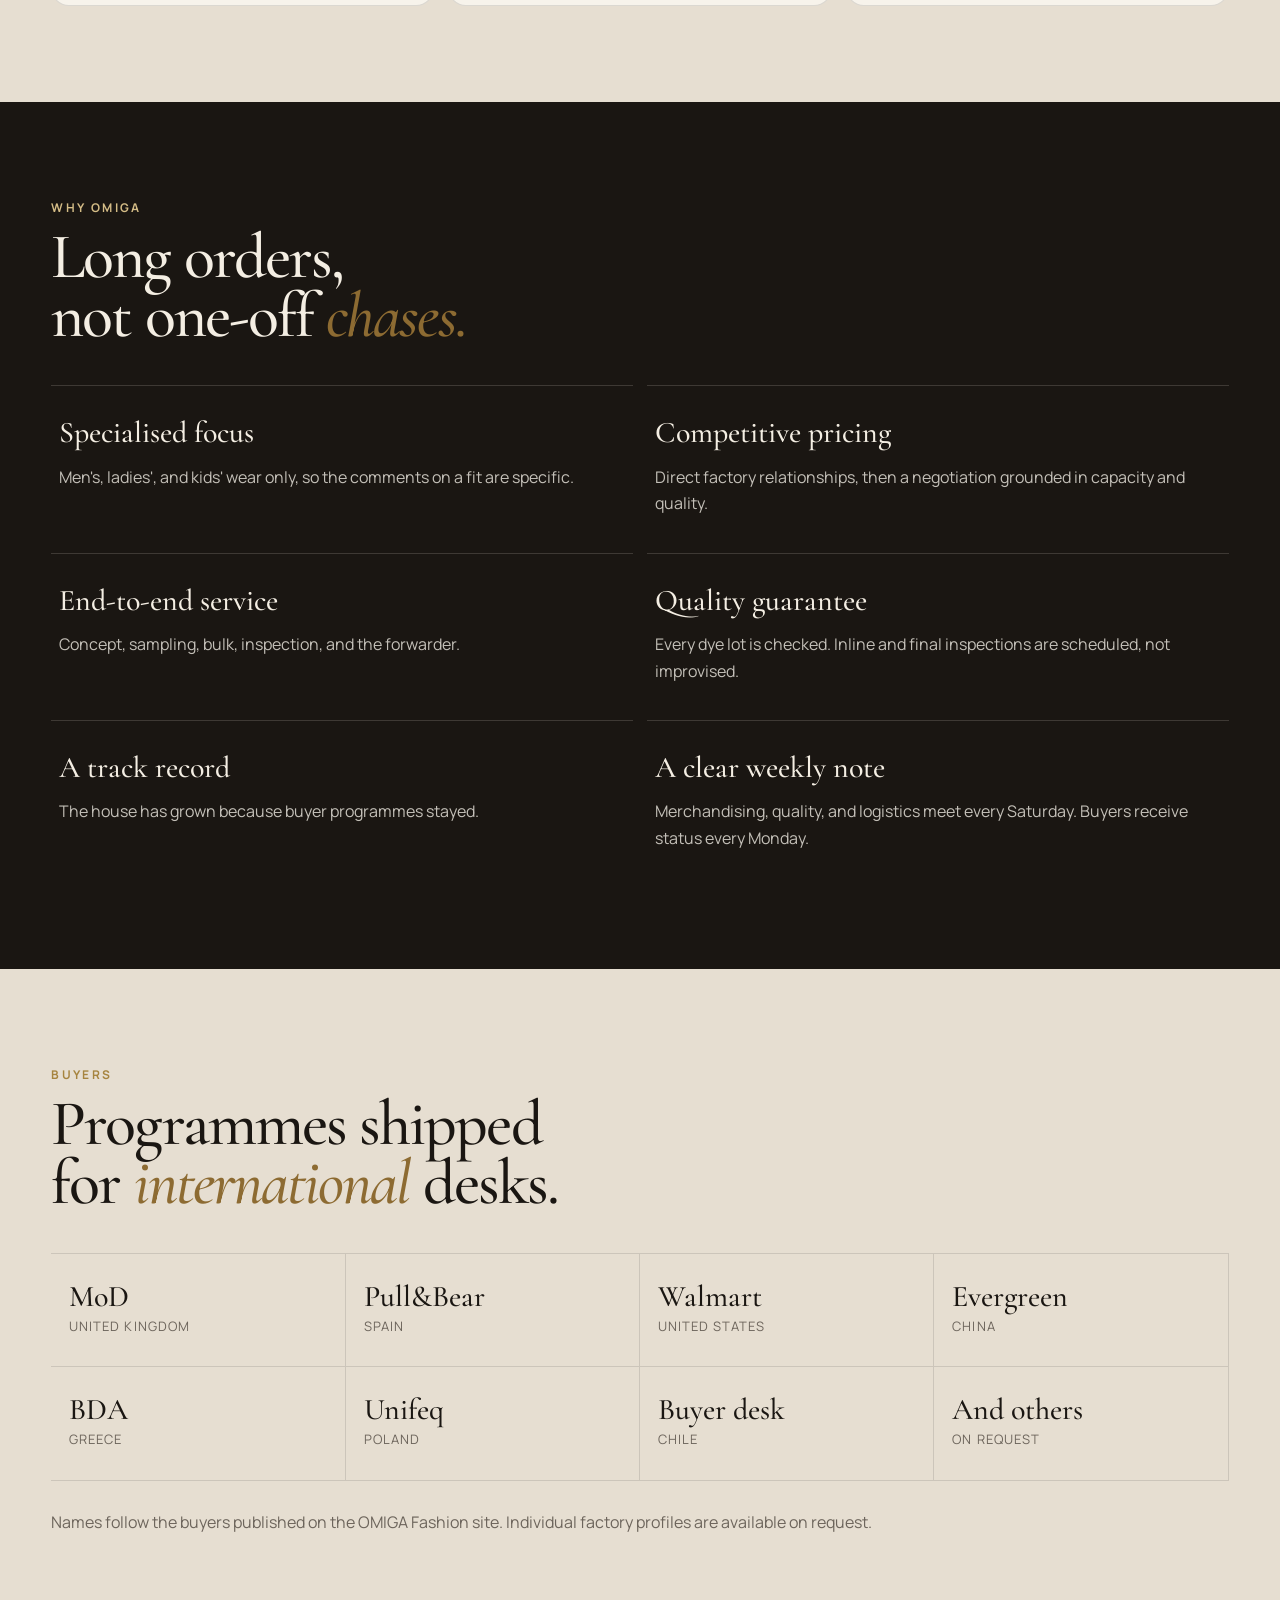
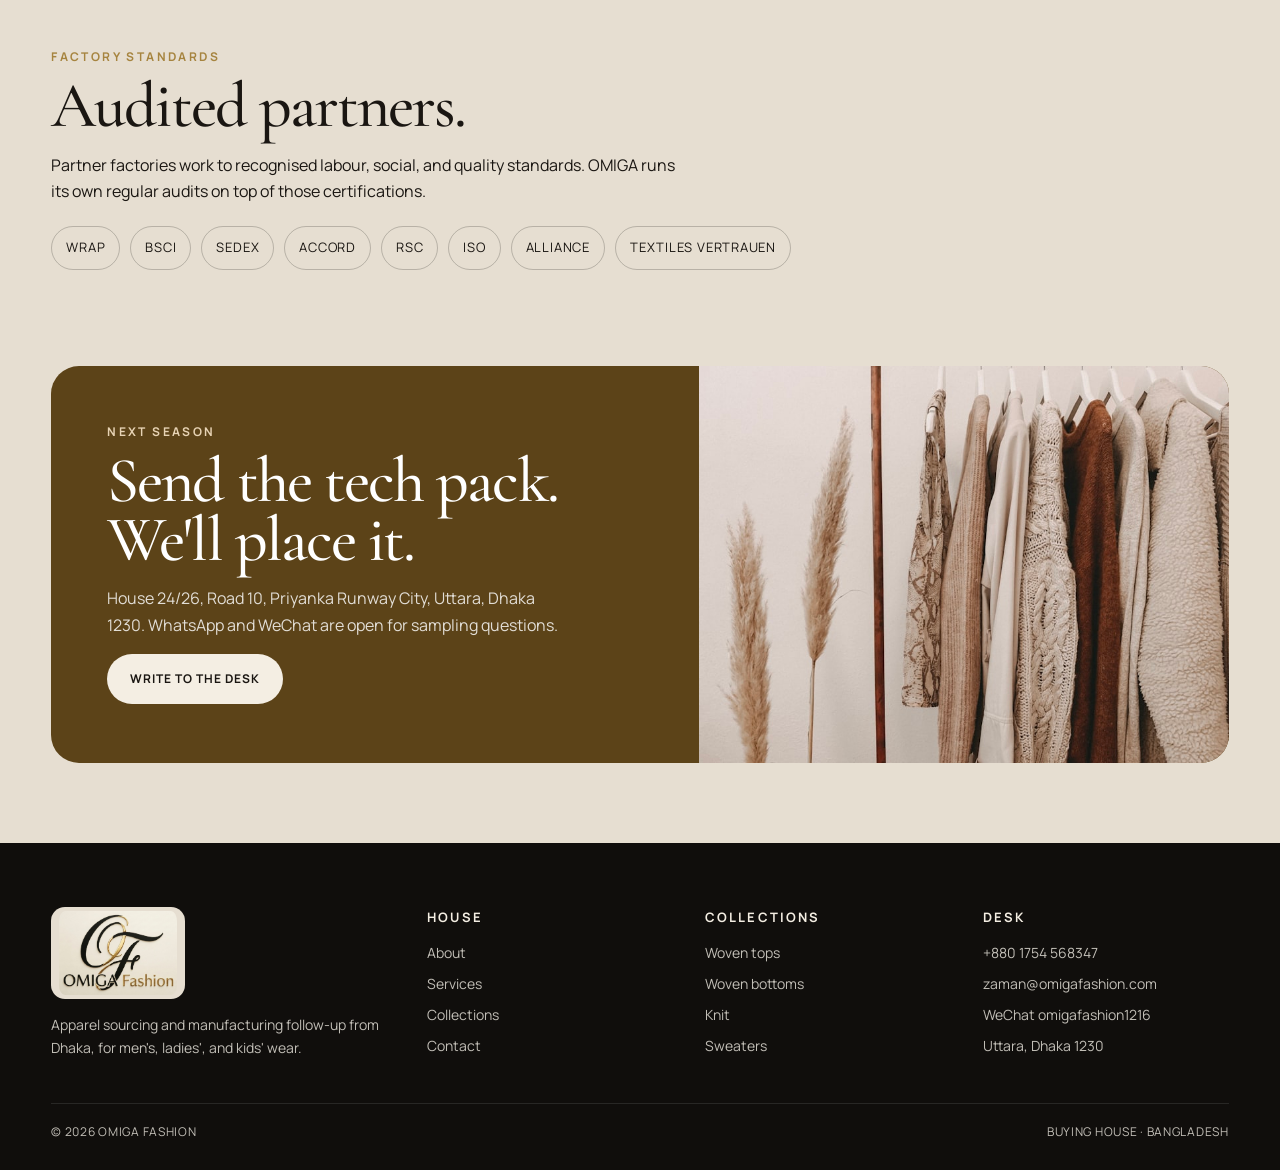
==== commit f9e8702b: "Use the black and gold OMIGA mark and match the page colors to it. Co-authored-by: Cursor <cursorage" ====
--- a/index.html
+++ b/index.html
@@ -194,7 +194,7 @@
   <footer class="site-footer">
     <div class="footer-grid">
       <div>
-        <img src="assets/logo-white.png" alt="OMIGA Fashion">
+        <img src="assets/logo.png" alt="OMIGA Fashion">
         <p>Apparel sourcing and manufacturing follow-up from Dhaka, for men's, ladies', and kids' wear.</p>
       </div>
       <div>
--- a/css/styles.css
+++ b/css/styles.css
@@ -1,20 +1,20 @@
 :root {
-  --ink: #161411;
-  --ink-soft: #2c2824;
-  --ivory: #f4efe7;
-  --paper: #fbf8f3;
-  --white: #fffdf9;
-  --teal: #0c6e86;
-  --teal-deep: #084556;
-  --brass: #a67c4e;
-  --brass-soft: #c6a57a;
+  --ink: #1a1612;
+  --ink-soft: #3a3228;
+  --ivory: #f4eee3;
+  --paper: #e6ded1;
+  --white: #f7f3eb;
+  --teal: #8d6b32;
+  --teal-deep: #5c4318;
+  --brass: #a6843f;
+  --brass-soft: #d4bc86;
   --muted: #6d655c;
   --line: rgba(22, 20, 17, 0.12);
   --line-strong: rgba(22, 20, 17, 0.22);
   --shadow: 0 24px 60px rgba(22, 20, 17, 0.12);
   --serif: "Cormorant Garamond", "Times New Roman", serif;
   --sans: "Manrope", "Segoe UI", sans-serif;
-  --header: 78px;
+  --header: 96px;
   --max: 1240px;
 }
 
@@ -32,7 +32,7 @@
 img { max-width: 100%; display: block; }
 a { color: inherit; text-decoration: none; }
 button, input, select, textarea { font: inherit; color: inherit; }
-::selection { background: #d7efe8; color: var(--ink); }
+::selection { background: #e7d7ae; color: var(--ink); }
 
 .skip {
   position: absolute;
@@ -55,14 +55,14 @@
   justify-content: space-between;
   gap: 24px;
   padding: 0 4vw;
-  background: rgba(251, 248, 243, 0.9);
+  background: rgba(230, 222, 209, 0.92);
   backdrop-filter: blur(16px);
   border-bottom: 1px solid transparent;
   transition: border-color 0.3s, background 0.3s;
 }
-.site-header.is-scrolled { border-bottom-color: var(--line); background: rgba(251, 248, 243, 0.96); }
-.brand { display: flex; align-items: center; gap: 10px; min-width: 180px; }
-.brand img { height: 48px; width: auto; }
+.site-header.is-scrolled { border-bottom-color: var(--line); background: rgba(230, 222, 209, 0.97); }
+.brand { display: flex; align-items: center; gap: 10px; min-width: 160px; }
+.brand img { height: 84px; width: auto; object-fit: contain; }
 .nav {
   display: flex;
   align-items: center;
@@ -302,7 +302,7 @@
   position: absolute;
   left: 20px;
   bottom: 20px;
-  background: rgba(251, 248, 243, 0.92);
+  background: rgba(230, 222, 209, 0.94);
   padding: 12px 16px;
   border-radius: 12px;
   font-size: 13px;
@@ -480,7 +480,7 @@
   position: absolute;
   left: 10px;
   bottom: 10px;
-  background: rgba(251, 248, 243, 0.9);
+  background: rgba(230, 222, 209, 0.92);
   border-radius: 999px;
   padding: 4px 10px;
   font-size: 11px;
@@ -598,7 +598,14 @@
   gap: 32px;
   max-width: 1480px;
 }
-.site-footer img { height: 52px; width: auto; margin-bottom: 14px; }
+.site-footer img {
+  height: 92px;
+  width: auto;
+  margin-bottom: 14px;
+  background: var(--paper);
+  border-radius: 14px;
+  padding: 4px 8px;
+}
 .site-footer h3 {
   margin: 0 0 12px;
   color: var(--ivory);
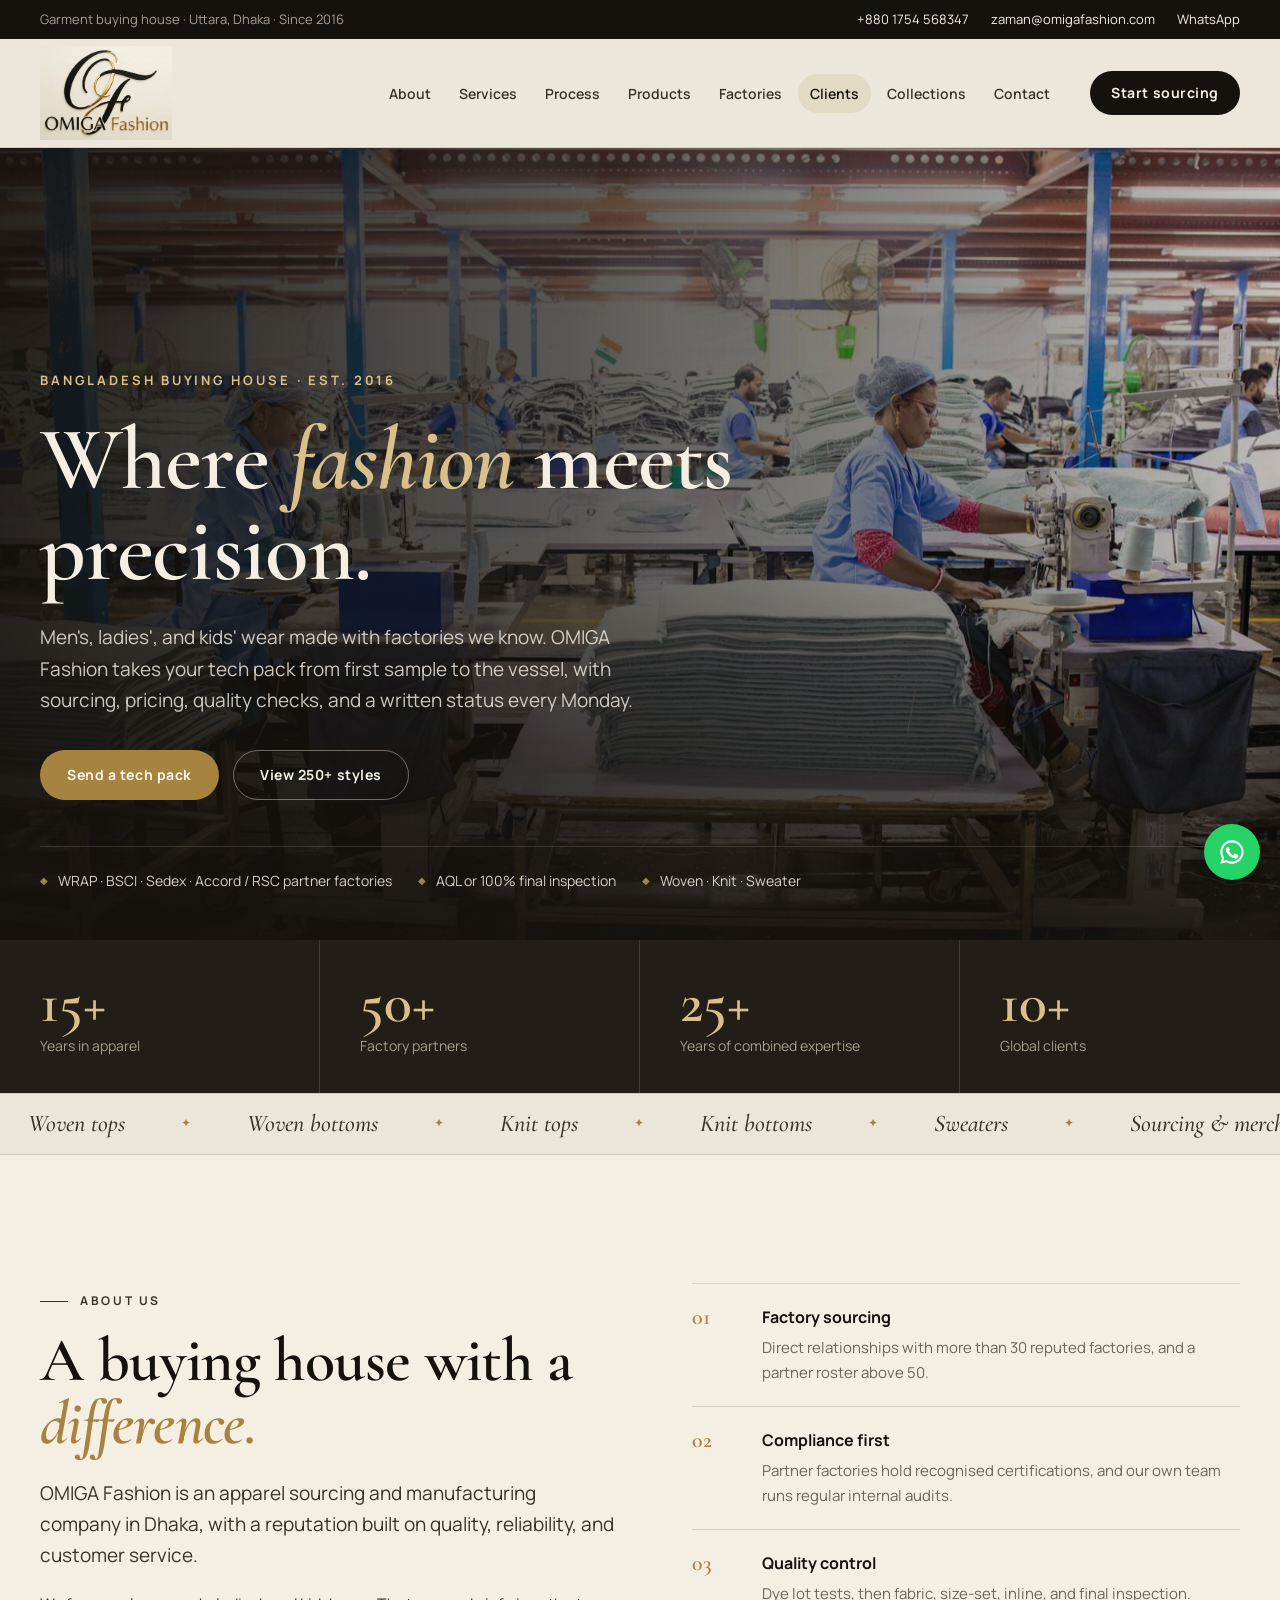
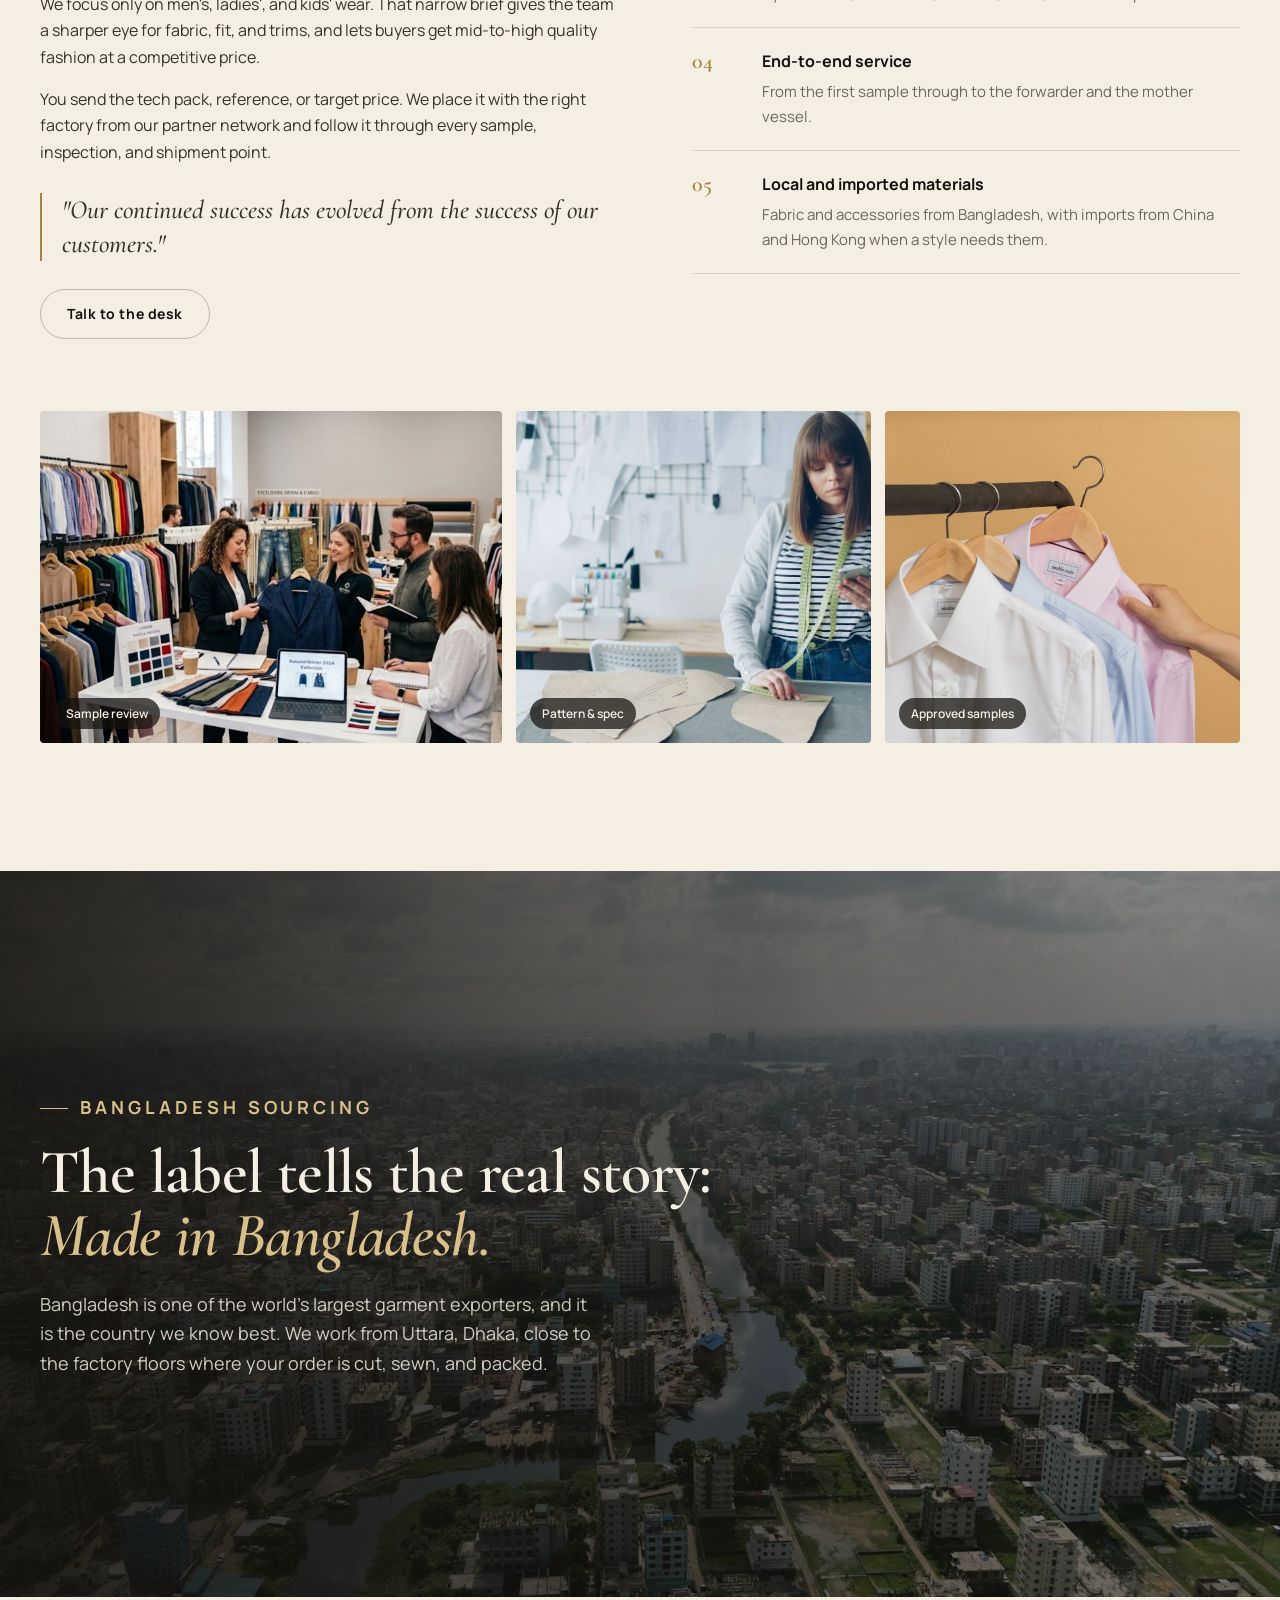
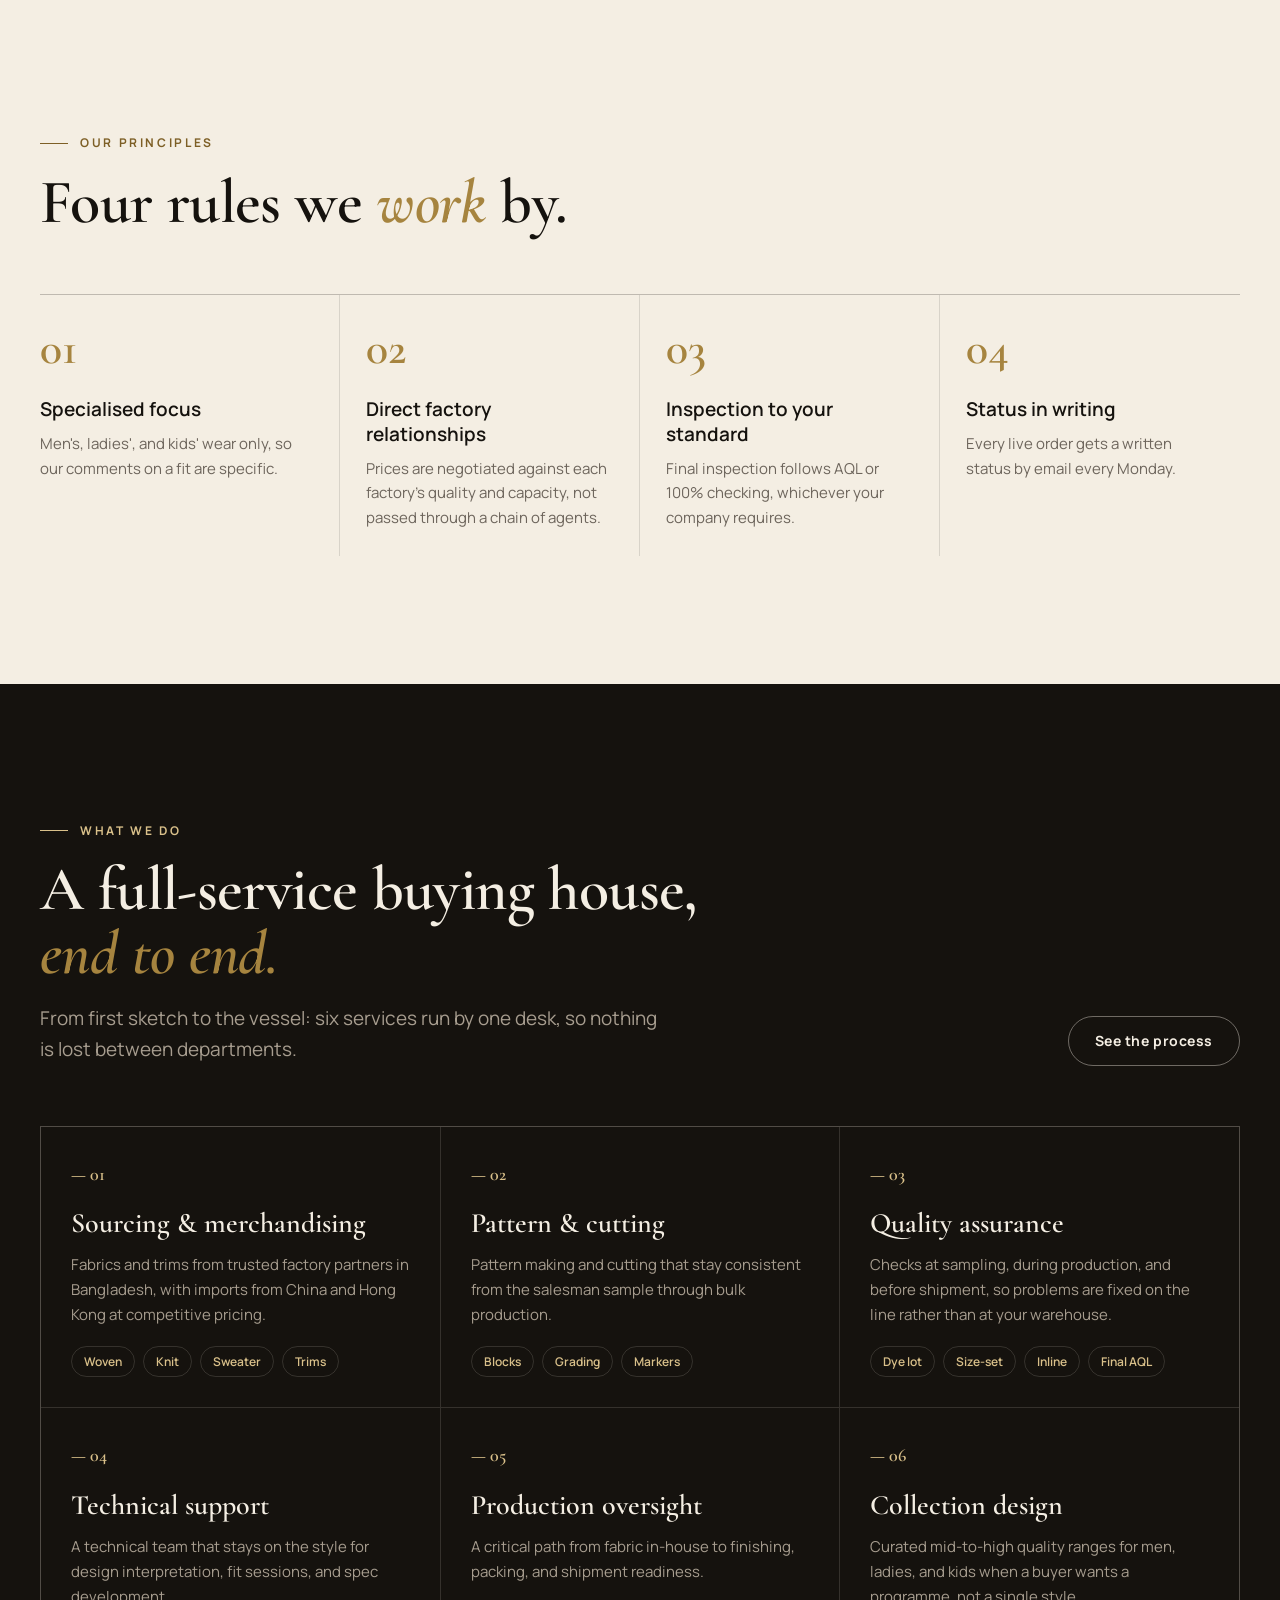
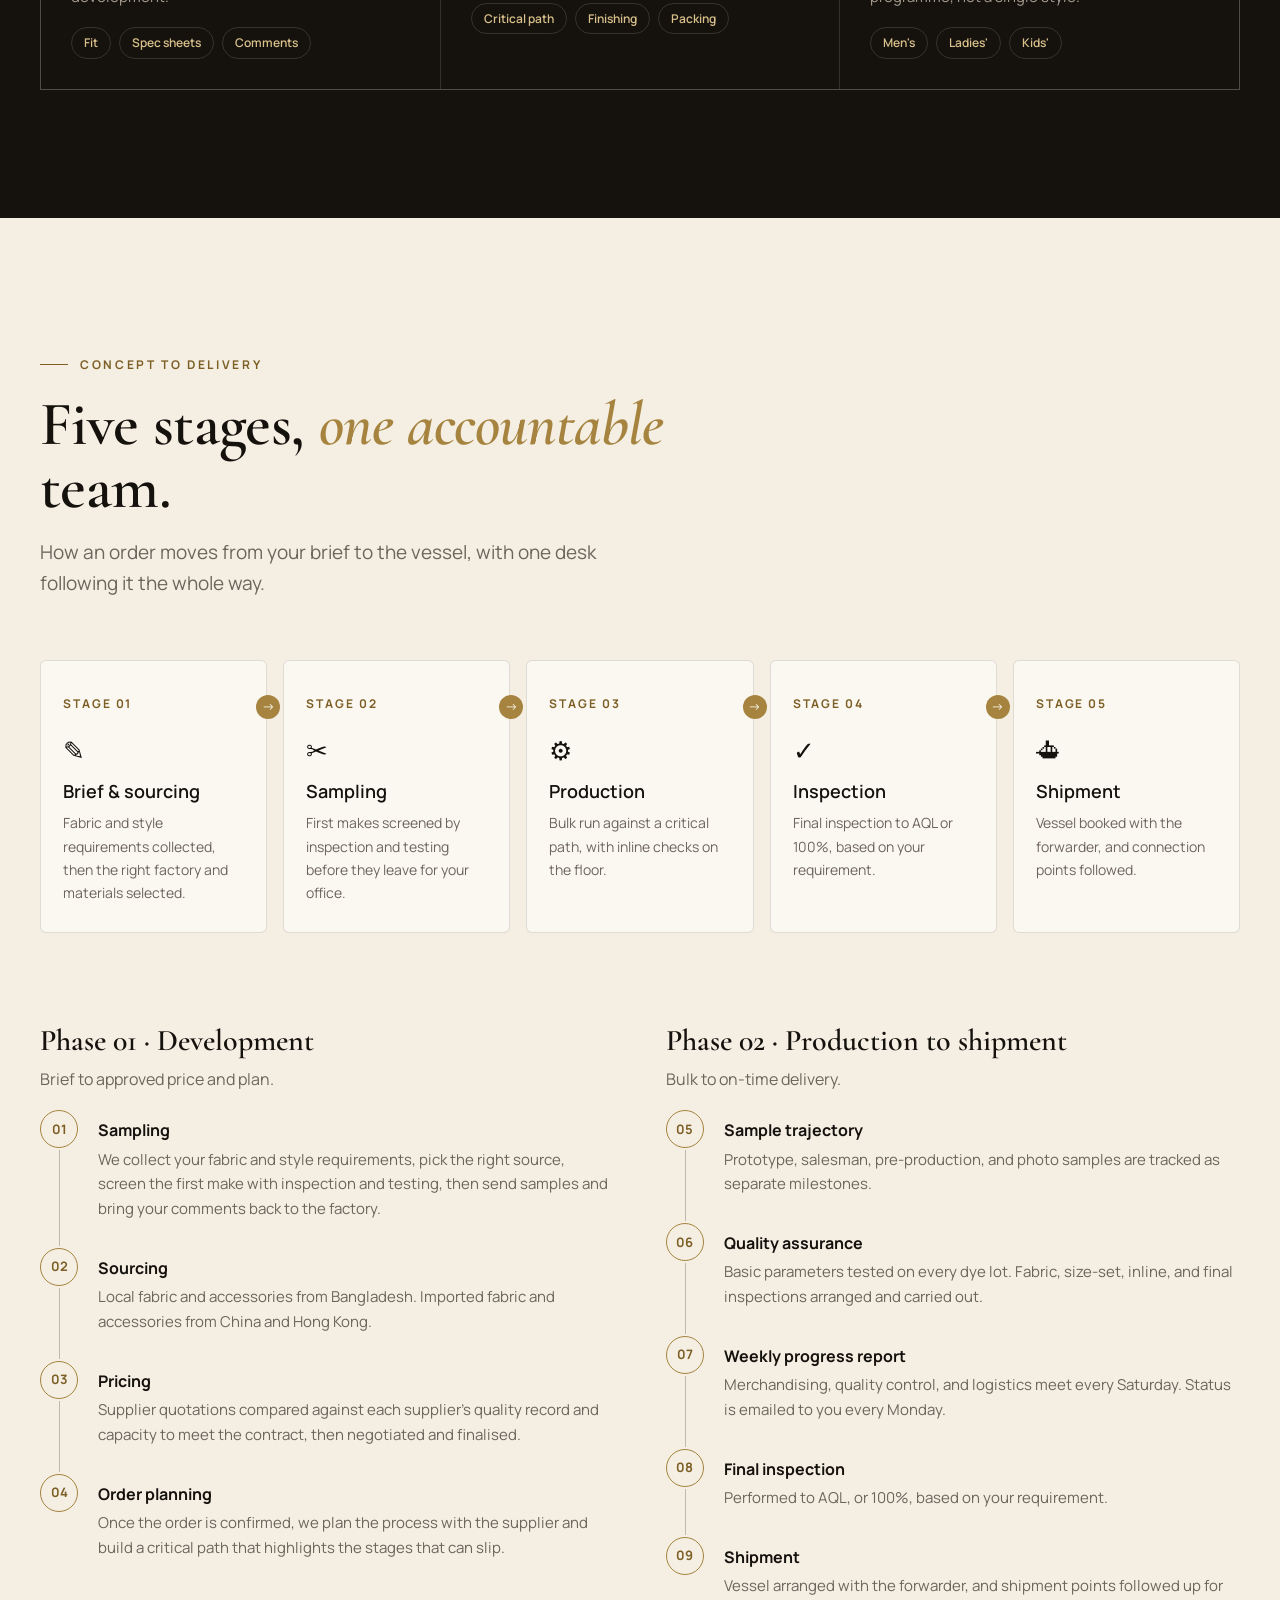
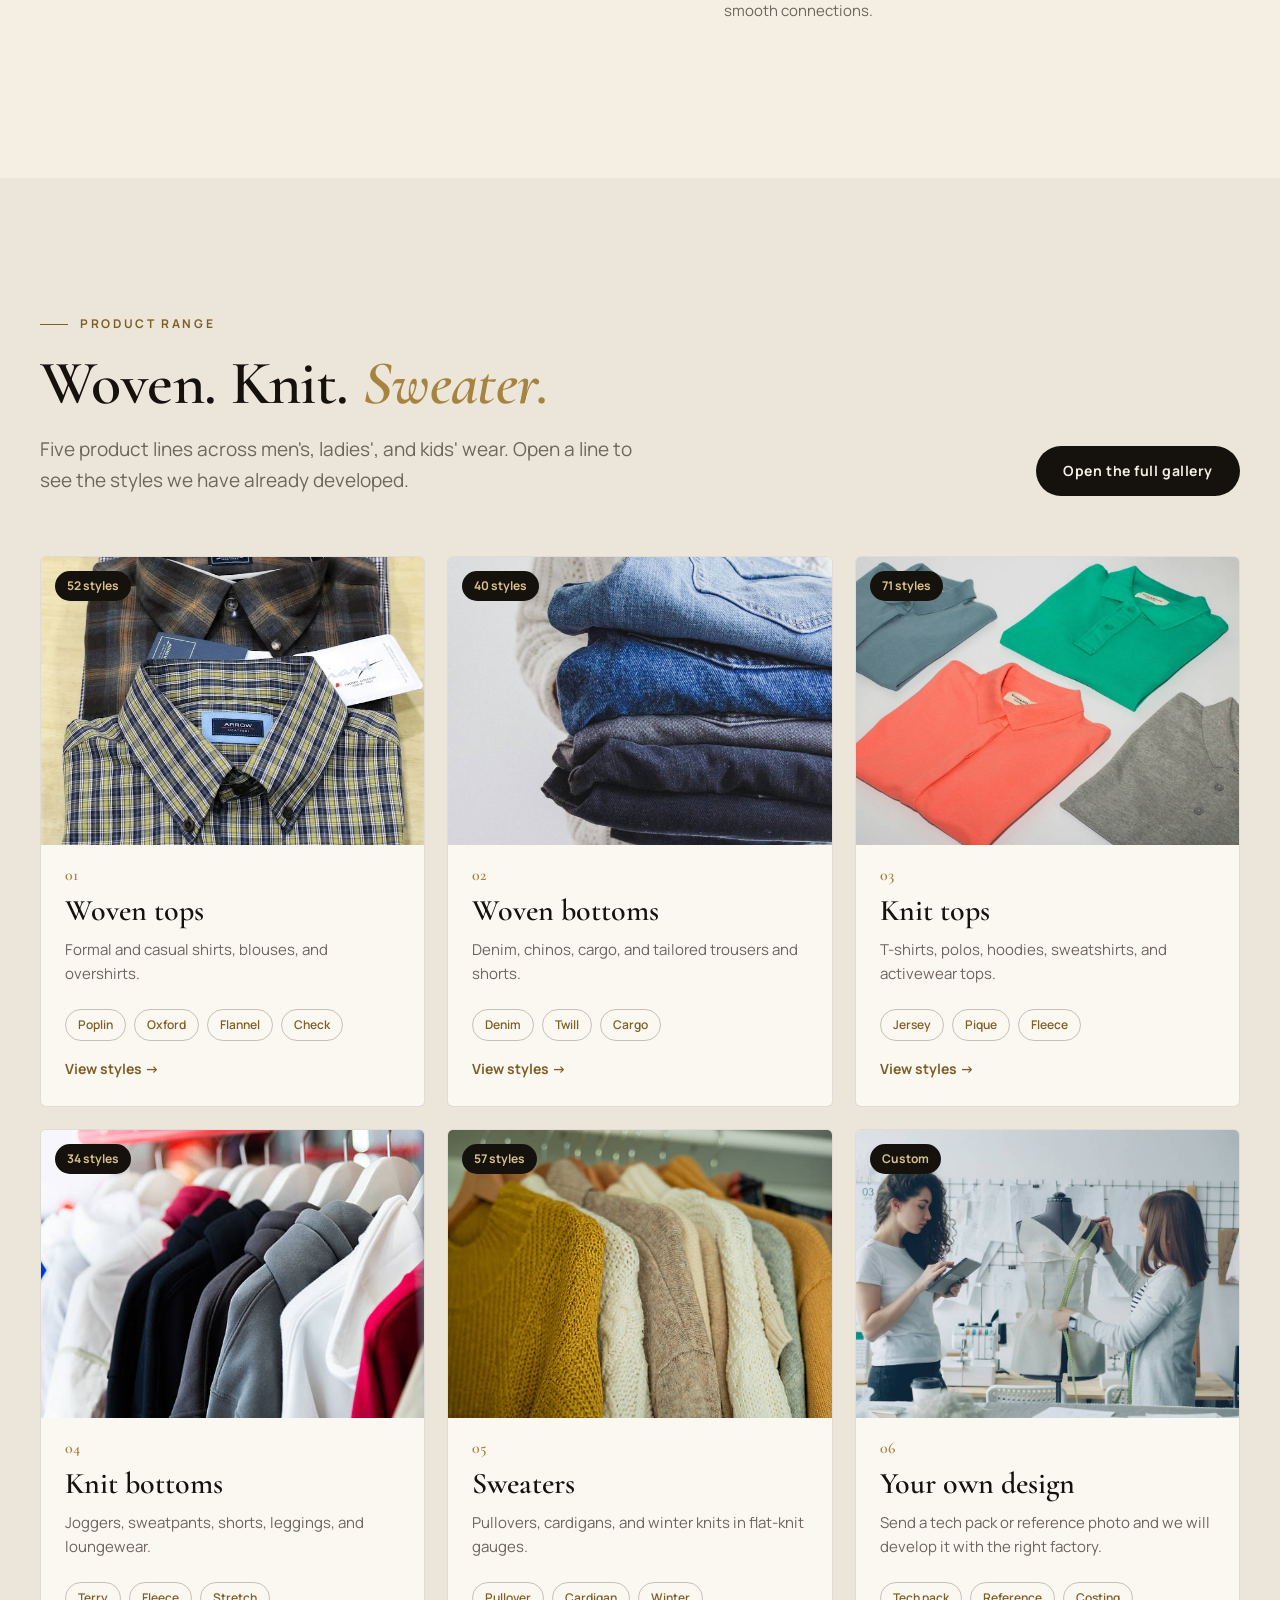
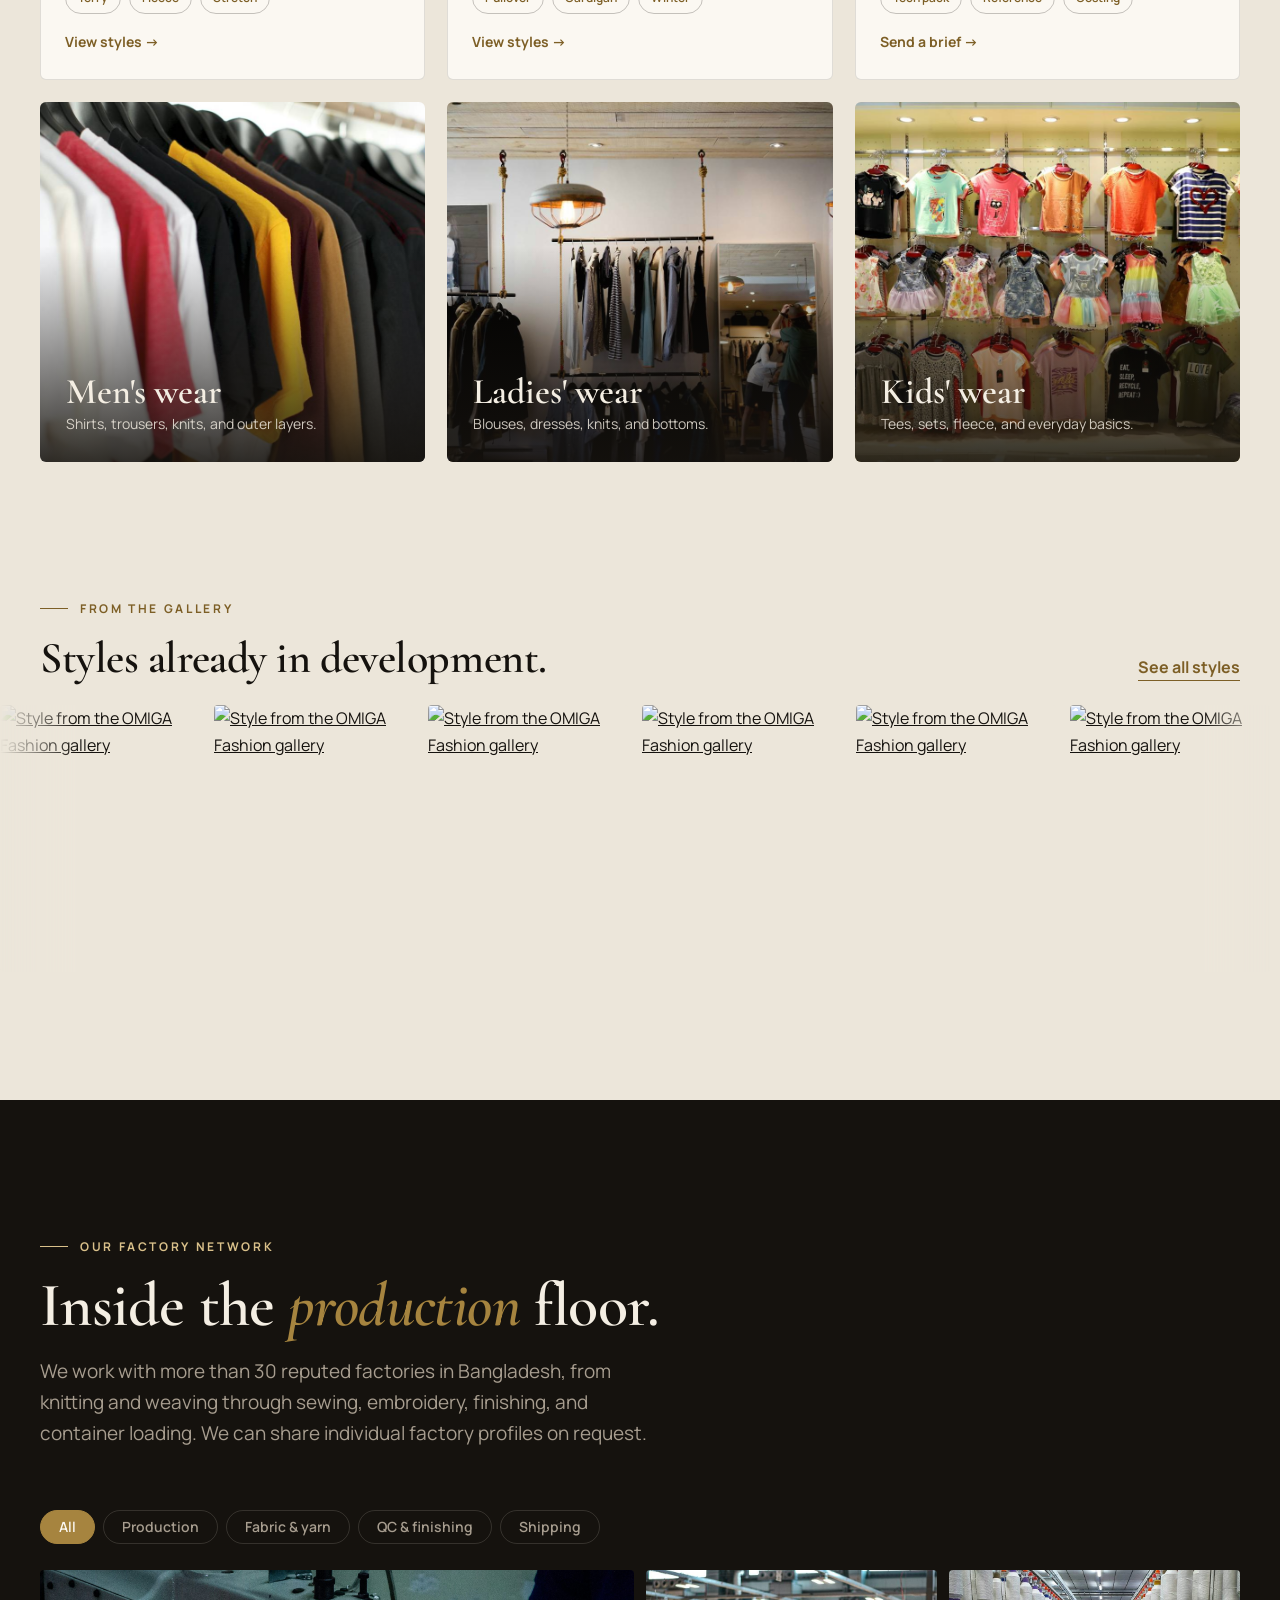
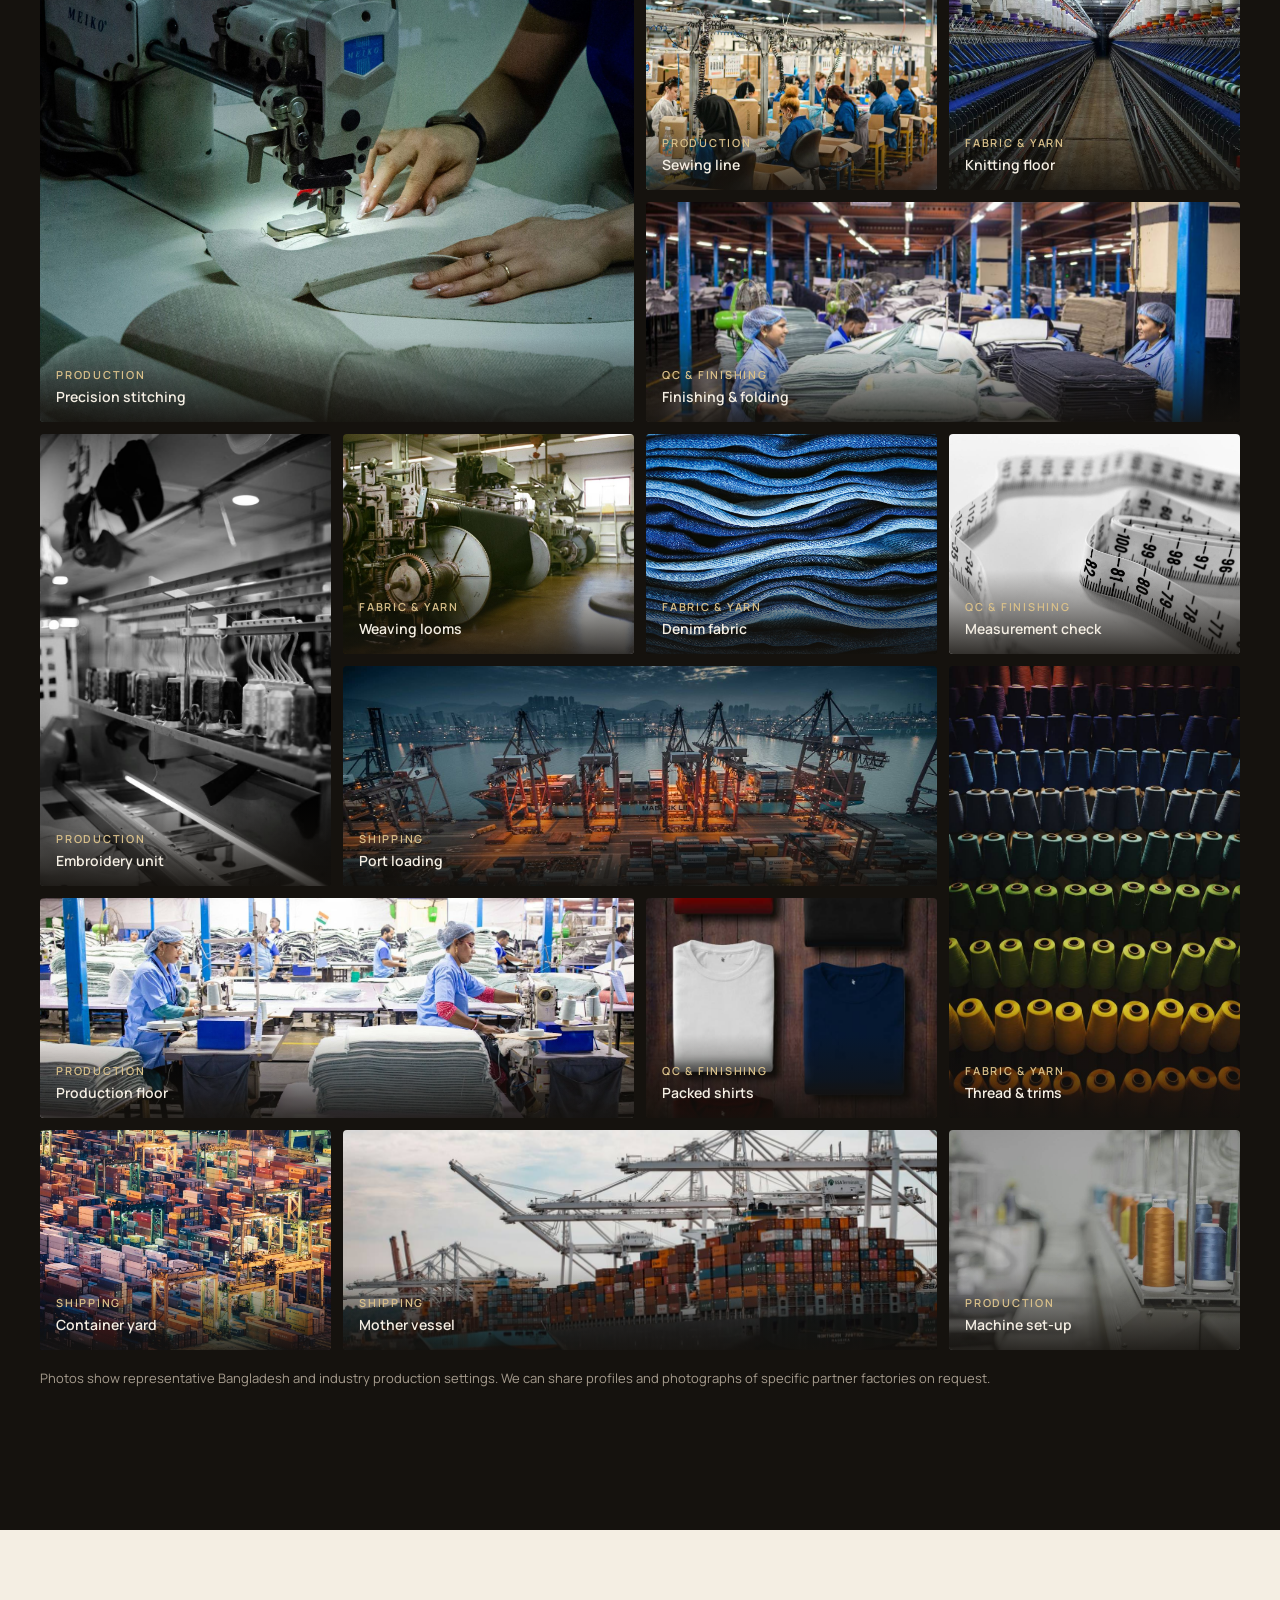
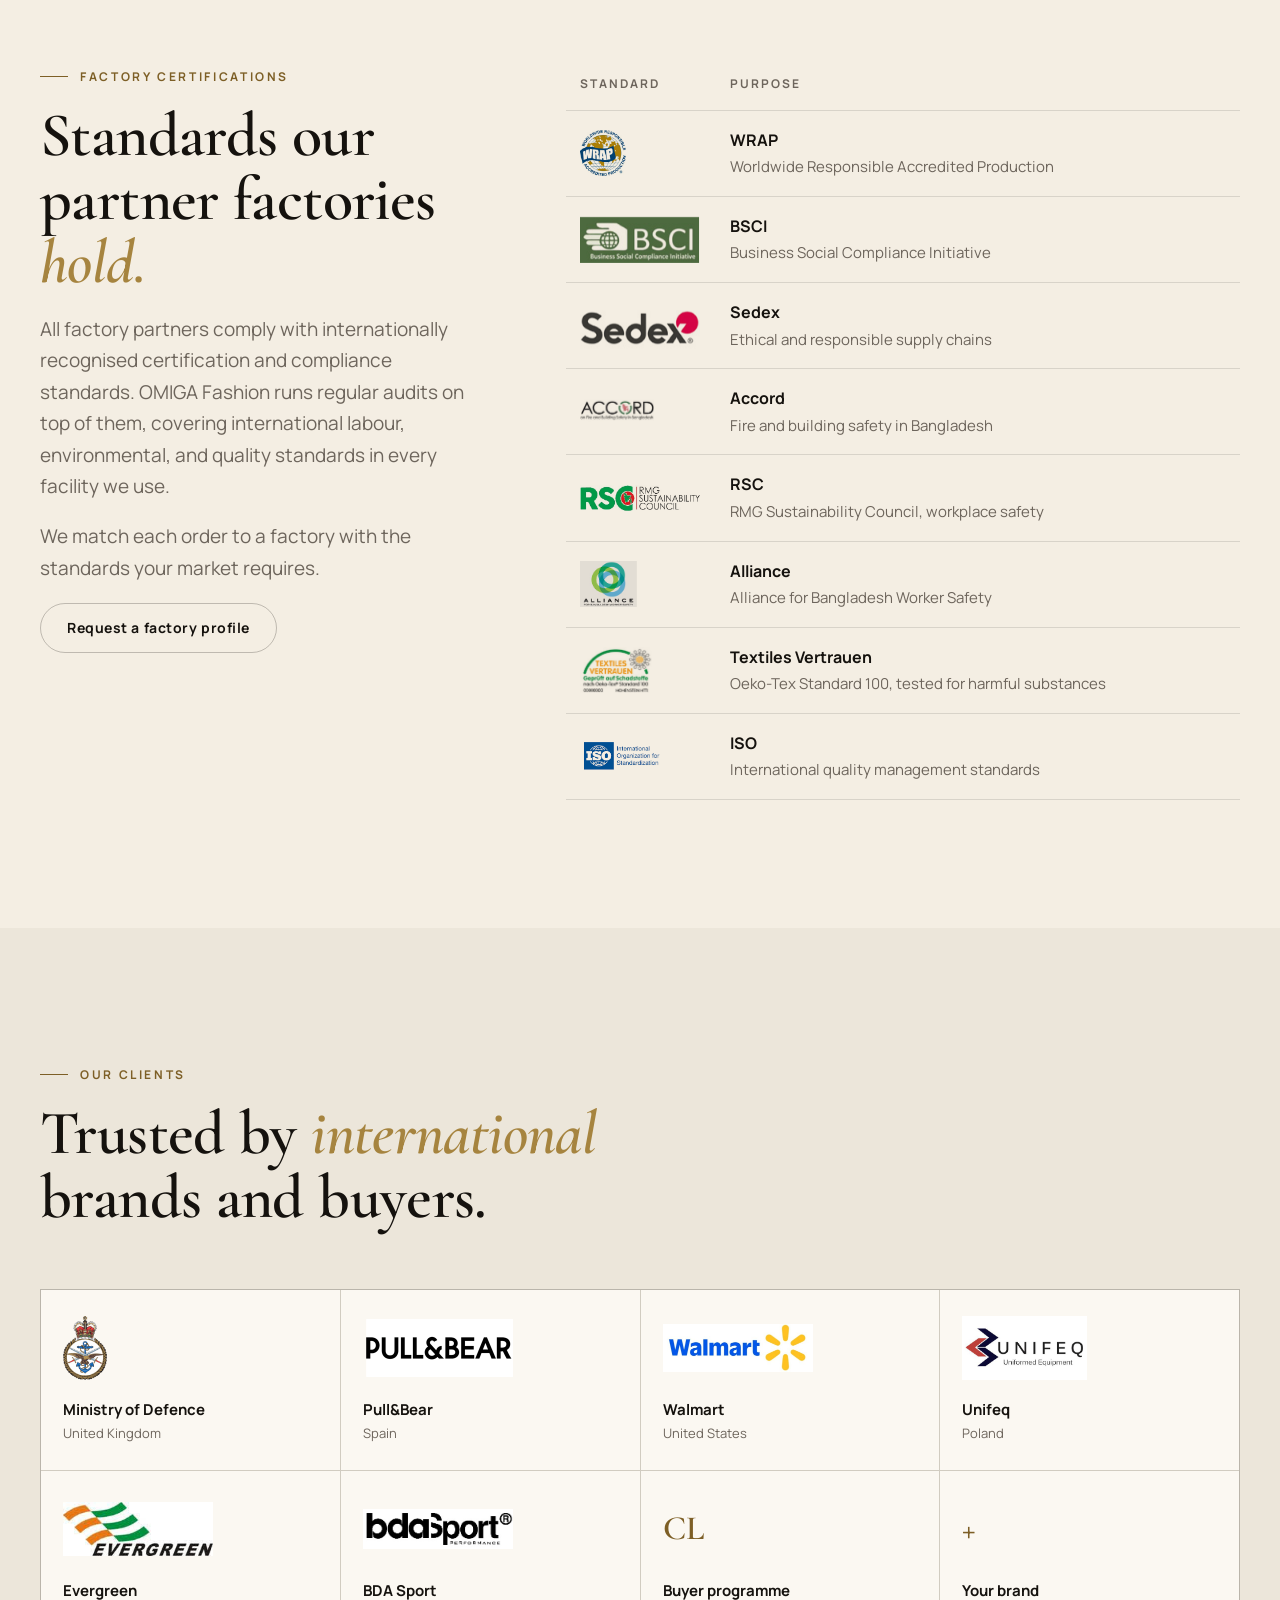
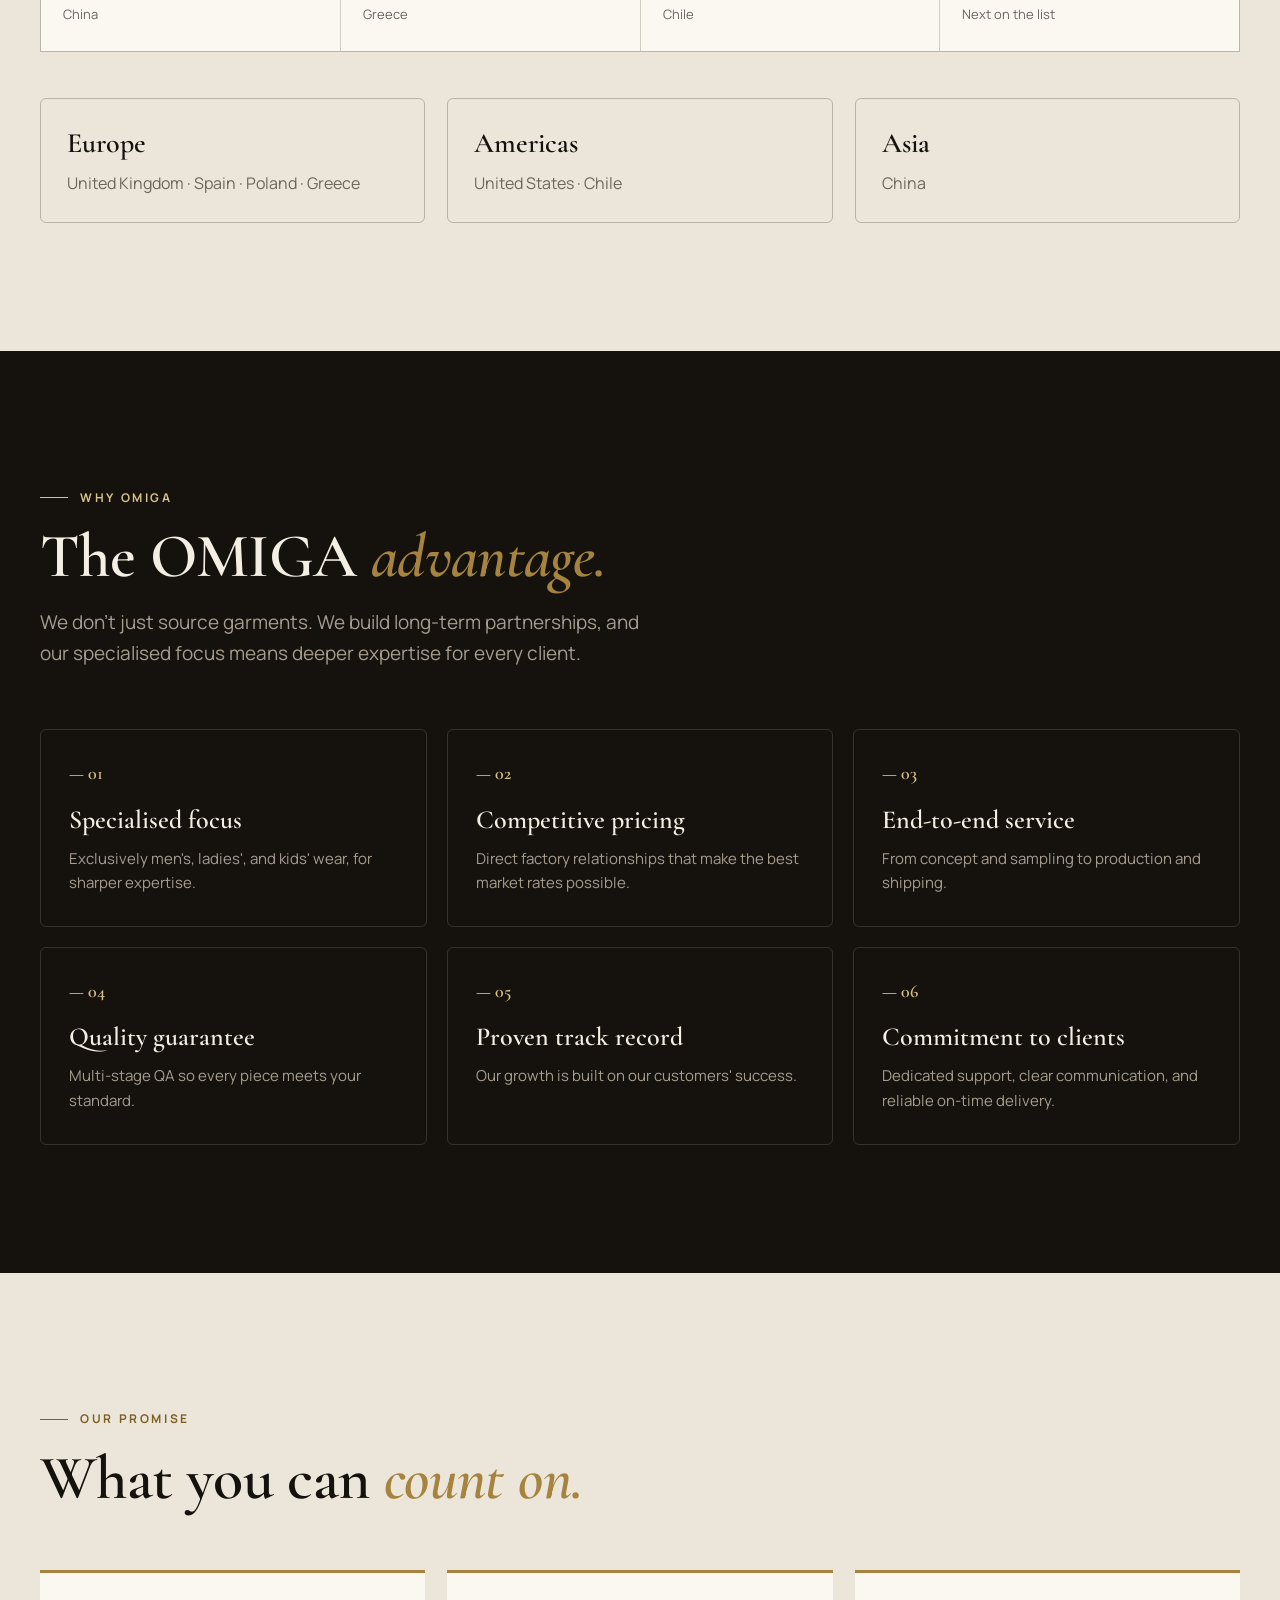
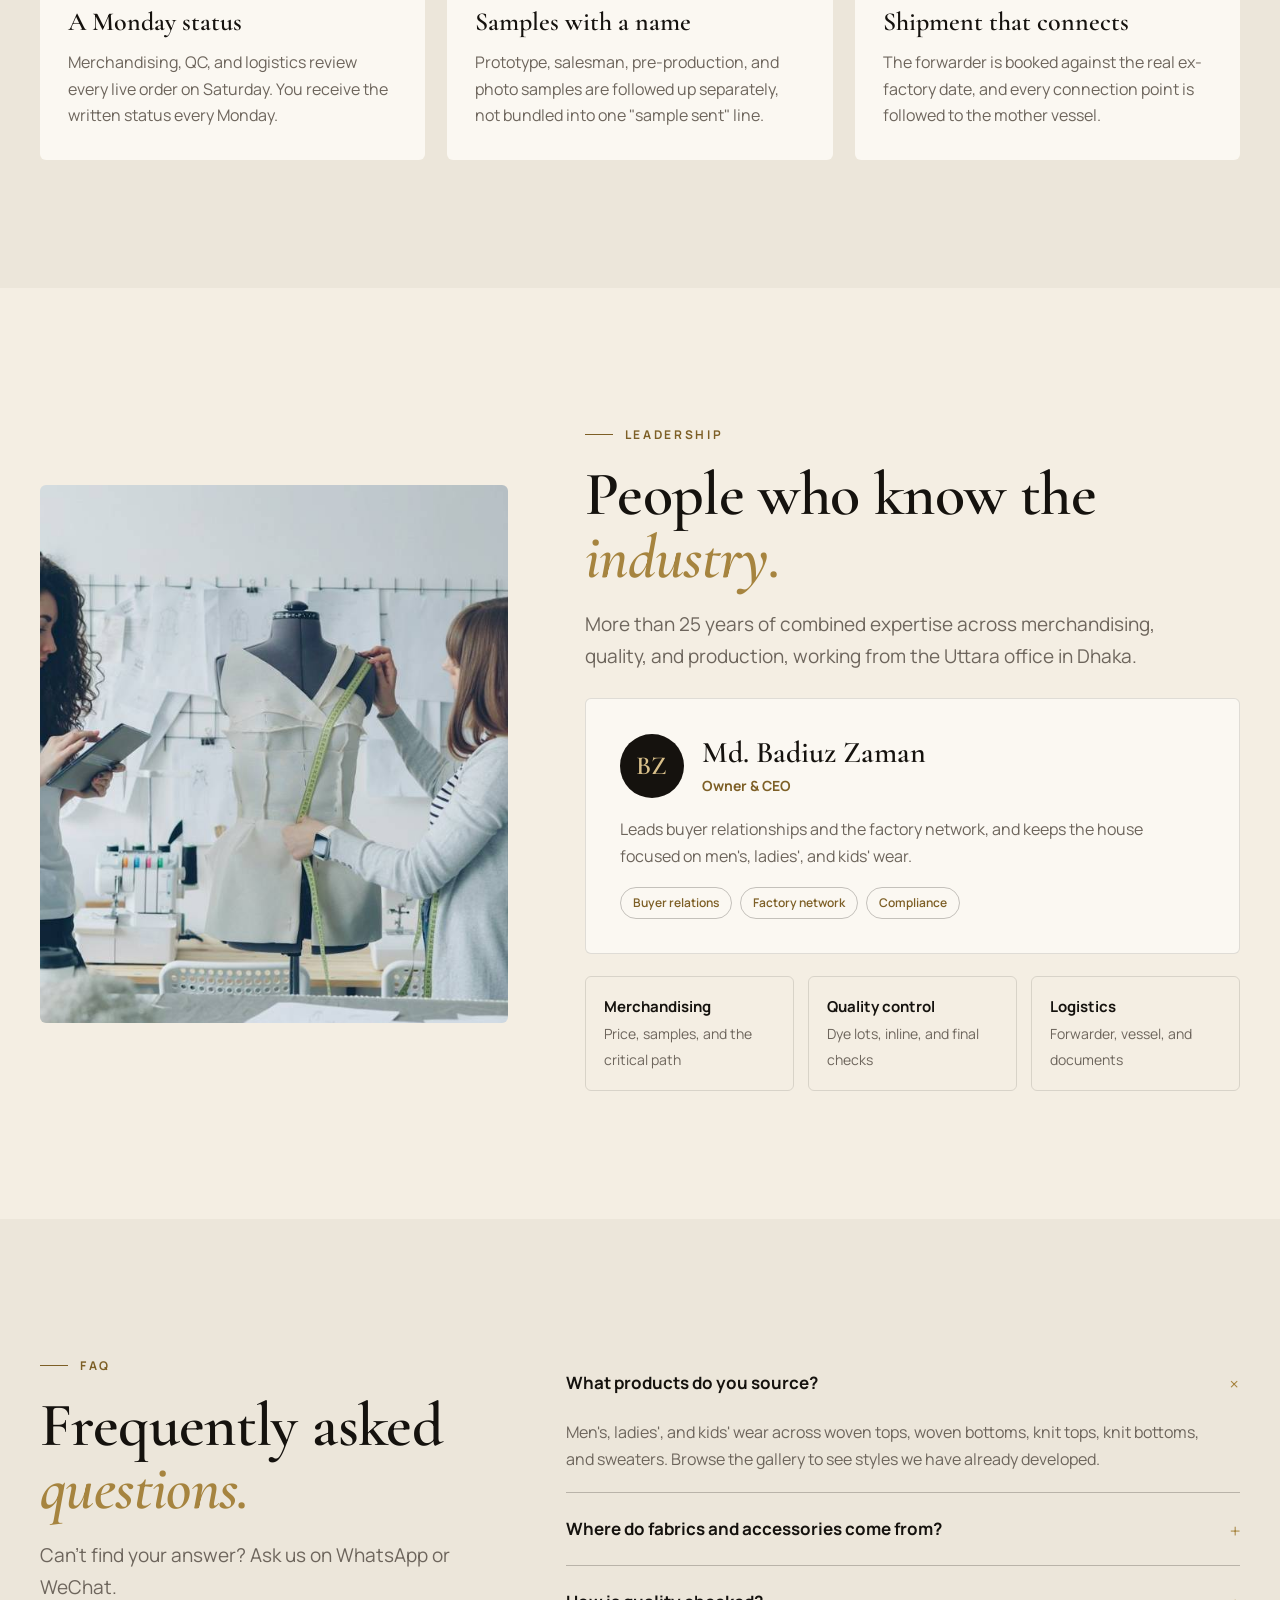
==== commit f478631c: "Rebuild the site as a single-page buying-house layout with more photography. The home page now carri" ====
--- a/index.html
+++ b/index.html
@@ -3,8 +3,8 @@
 <head>
   <meta charset="utf-8">
   <meta name="viewport" content="width=device-width, initial-scale=1">
-  <title>OMIGA Fashion — Garment Buying House, Dhaka</title>
-  <meta name="description" content="OMIGA Fashion is a Dhaka garment buying house for men's, ladies', and kids' wear. Woven, knit, and sweater programmes from sampling to shipment.">
+  <title>OMIGA Fashion — Garment Buying House in Bangladesh</title>
+  <meta name="description" content="OMIGA Fashion is a Dhaka garment buying house for men's, ladies', and kids' wear. Woven, knit, and sweater programmes followed from sampling to shipment, with audited partner factories.">
   <link rel="icon" href="assets/favicon.svg" type="image/svg+xml">
   <link rel="preconnect" href="https://fonts.googleapis.com">
   <link rel="preconnect" href="https://fonts.gstatic.com" crossorigin>
@@ -13,217 +13,559 @@
 </head>
 <body>
   <a class="skip" href="#main">Skip to content</a>
+
+  <div class="topbar">
+    <div class="wrap">
+      <span>Garment buying house · Uttara, Dhaka · Since 2016</span>
+      <div class="topbar-links">
+        <a href="tel:+8801754568347">+880 1754 568347</a>
+        <a class="topbar-hide" href="mailto:zaman@omigafashion.com">zaman@omigafashion.com</a>
+        <a class="topbar-hide" href="https://wa.me/8801754568347">WhatsApp</a>
+      </div>
+    </div>
+  </div>
+
   <header class="site-header">
-    <a class="brand" href="index.html" aria-label="OMIGA Fashion home">
-      <img src="assets/logo.png" alt="OMIGA Fashion">
-    </a>
-    <nav class="nav" id="site-nav">
-      <a href="index.html" aria-current="page">Home</a>
-      <a href="about.html">About</a>
-      <a href="collections.html">Collections</a>
-      <a href="services.html">Services</a>
-      <a href="contact.html">Contact</a>
-    </nav>
-    <a class="header-cta" href="contact.html">Start a programme</a>
-    <button class="menu-btn" aria-label="Open menu" aria-expanded="false" aria-controls="site-nav"><span></span></button>
+    <div class="wrap">
+      <a class="brand" href="index.html" aria-label="OMIGA Fashion home"><img src="assets/logo.png" alt="OMIGA Fashion"></a>
+      <nav class="nav" id="site-nav" aria-label="Main">
+        <a href="#about">About</a>
+        <a href="#services">Services</a>
+        <a href="#process">Process</a>
+        <a href="#products">Products</a>
+        <a href="#factories">Factories</a>
+        <a href="#clients">Clients</a>
+        <a href="collections.html">Collections</a>
+        <a href="#contact">Contact</a>
+      </nav>
+      <a class="btn btn-dark header-cta" href="#contact">Start sourcing</a>
+      <button class="menu-btn" type="button" aria-label="Open menu" aria-expanded="false" aria-controls="site-nav"><span></span></button>
+    </div>
   </header>
 
   <main id="main">
+    <!-- Hero -->
     <section class="hero">
-      <div>
-        <p class="eyebrow">Dhaka buying house · Est. 2016</p>
+      <div class="hero-bg"><img src="assets/photos/factory-floor.jpg" alt=""></div>
+      <div class="wrap hero-inner">
+        <p class="eyebrow">Bangladesh buying house · Est. 2016</p>
         <h1>Where <em>fashion</em> meets precision.</h1>
-        <p class="lede">OMIGA Fashion develops men's, ladies', and kids' wear with competitive pricing, a technical desk, and quality checks that follow the order from sample to shipment.</p>
+        <p class="lede">Men's, ladies', and kids' wear made with factories we know. OMIGA Fashion takes your tech pack from first sample to the vessel, with sourcing, pricing, quality checks, and a written status every Monday.</p>
         <div class="hero-actions">
-          <a class="btn btn-dark" href="collections.html">Explore the collections</a>
-          <a class="btn btn-line" href="about.html">Our story</a>
-        </div>
-        <dl class="hero-stats">
-          <div><dt>15+</dt><dd>Years in apparel</dd></div>
-          <div><dt>50+</dt><dd>Factory partners</dd></div>
-          <div><dt>10+</dt><dd>Buyer markets</dd></div>
-        </dl>
-      </div>
-      <div class="hero-stage">
-        <figure class="hero-main">
-          <img src="assets/hero-sew.jpg" alt="A sewing operator stitching a garment panel in a Bangladesh factory">
-        </figure>
-        <figure class="hero-float">
-          <img src="assets/hero-fabric.jpg" alt="Stacked indigo denim ready for a woven programme">
-        </figure>
-        <p class="hero-caption">Men's · Ladies' · Kids'</p>
-      </div>
-    </section>
+          <a class="btn btn-gold" href="#contact">Send a tech pack</a>
+          <a class="btn btn-ghost" href="collections.html">View 250+ styles</a>
+        </div>
+        <ul class="trust">
+          <li>WRAP · BSCI · Sedex · Accord / RSC partner factories</li>
+          <li>AQL or 100% final inspection</li>
+          <li>Woven · Knit · Sweater</li>
+        </ul>
+      </div>
+    </section>
+
+    <div class="stats">
+      <div><strong data-countup="15">15+</strong><span>Years in apparel</span></div>
+      <div><strong data-countup="50">50+</strong><span>Factory partners</span></div>
+      <div><strong data-countup="25">25+</strong><span>Years of combined expertise</span></div>
+      <div><strong data-countup="10">10+</strong><span>Global clients</span></div>
+    </div>
 
     <div class="ticker" aria-hidden="true">
       <div class="ticker-track">
-        <span>Woven tops</span><span>Woven bottoms</span><span>Knit tops</span><span>Knit bottoms</span><span>Sweaters</span><span>Sampling</span><span>AQL inspection</span><span>Made in Bangladesh</span>
-        <span>Woven tops</span><span>Woven bottoms</span><span>Knit tops</span><span>Knit bottoms</span><span>Sweaters</span><span>Sampling</span><span>AQL inspection</span><span>Made in Bangladesh</span>
+        <span>Woven tops</span><span>Woven bottoms</span><span>Knit tops</span><span>Knit bottoms</span><span>Sweaters</span><span>Sourcing &amp; merchandising</span><span>Pattern &amp; cutting</span><span>Quality assurance</span><span>Made in Bangladesh</span>
+        <span>Woven tops</span><span>Woven bottoms</span><span>Knit tops</span><span>Knit bottoms</span><span>Sweaters</span><span>Sourcing &amp; merchandising</span><span>Pattern &amp; cutting</span><span>Quality assurance</span><span>Made in Bangladesh</span>
       </div>
     </div>
 
+    <!-- About -->
+    <section class="section" id="about">
+      <div class="wrap">
+        <div class="about-grid">
+          <div class="about-copy reveal">
+            <p class="kicker">About us</p>
+            <h2>A buying house with a <em>difference.</em></h2>
+            <p class="lede" style="margin-top:22px">OMIGA Fashion is an apparel sourcing and manufacturing company in Dhaka, with a reputation built on quality, reliability, and customer service.</p>
+            <p>We focus only on men's, ladies', and kids' wear. That narrow brief gives the team a sharper eye for fabric, fit, and trims, and lets buyers get mid-to-high quality fashion at a competitive price.</p>
+            <p>You send the tech pack, reference, or target price. We place it with the right factory from our partner network and follow it through every sample, inspection, and shipment point.</p>
+            <p class="quote">"Our continued success has evolved from the success of our customers."</p>
+            <a class="btn btn-line" href="#contact">Talk to the desk</a>
+          </div>
+          <ul class="points reveal">
+            <li><span class="n">01</span><strong>Factory sourcing</strong><span>Direct relationships with more than 30 reputed factories, and a partner roster above 50.</span></li>
+            <li><span class="n">02</span><strong>Compliance first</strong><span>Partner factories hold recognised certifications, and our own team runs regular internal audits.</span></li>
+            <li><span class="n">03</span><strong>Quality control</strong><span>Dye lot tests, then fabric, size-set, inline, and final inspection.</span></li>
+            <li><span class="n">04</span><strong>End-to-end service</strong><span>From the first sample through to the forwarder and the mother vessel.</span></li>
+            <li><span class="n">05</span><strong>Local and imported materials</strong><span>Fabric and accessories from Bangladesh, with imports from China and Hong Kong when a style needs them.</span></li>
+          </ul>
+        </div>
+        <div class="office-strip reveal">
+          <figure><img src="assets/hero-inspect.jpg" alt="Merchandisers reviewing a jacket and colour standards in a showroom" loading="lazy"><figcaption>Sample review</figcaption></figure>
+          <figure><img src="assets/photos/pattern-desk.jpg" alt="A technician checking a pattern and measurements" loading="lazy"><figcaption>Pattern &amp; spec</figcaption></figure>
+          <figure><img src="assets/about.jpg" alt="Shirt samples on wooden hangers" loading="lazy"><figcaption>Approved samples</figcaption></figure>
+        </div>
+      </div>
+    </section>
+
+    <!-- Origin band -->
+    <section class="origin">
+      <img src="assets/photos/dhaka-river.jpg" alt="" loading="lazy">
+      <div class="wrap reveal">
+        <p class="kicker" style="color:var(--gold-soft)">Bangladesh sourcing</p>
+        <h2>The label tells the real story: <em>Made in Bangladesh.</em></h2>
+        <p>Bangladesh is one of the world's largest garment exporters, and it is the country we know best. We work from Uttara, Dhaka, close to the factory floors where your order is cut, sewn, and packed.</p>
+      </div>
+    </section>
+
+    <!-- Principles -->
     <section class="section">
-      <div class="split">
-        <figure class="media">
-          <img src="assets/hero-inspect.jpg" alt="Merchandisers reviewing a jacket and colour standards in a showroom">
-          <figcaption>Showroom fit, colour, and spec — before the line starts.</figcaption>
-        </figure>
-        <div class="prose">
-          <p class="kicker">About the house</p>
-          <h2>A buying house with a <em>difference.</em></h2>
-          <p>OMIGA Fashion is an apparel sourcing company in Bangladesh. The work stays inside men's, ladies', and kids' wear, so the team reads a style the way a factory needs it read: fabric, fit, trim, and the date it has to sail.</p>
-          <p>Buyers get mid-to-high quality fashion at a workable price, because the factory relationships are direct and the follow-up is weekly.</p>
-          <p class="quote">Our continued success has evolved from the success of our customers.</p>
-          <p><a class="btn btn-line" href="about.html">Meet the desk</a></p>
-        </div>
-      </div>
-    </section>
-
-    <section class="section" style="padding-top:0">
-      <div class="section-head">
+      <div class="wrap">
+        <div class="head reveal">
+          <div>
+            <p class="kicker">Our principles</p>
+            <h2>Four rules we <em>work</em> by.</h2>
+          </div>
+        </div>
+        <div class="principles reveal">
+          <article><span class="n">01</span><h3>Specialised focus</h3><p>Men's, ladies', and kids' wear only, so our comments on a fit are specific.</p></article>
+          <article><span class="n">02</span><h3>Direct factory relationships</h3><p>Prices are negotiated against each factory's quality and capacity, not passed through a chain of agents.</p></article>
+          <article><span class="n">03</span><h3>Inspection to your standard</h3><p>Final inspection follows AQL or 100% checking, whichever your company requires.</p></article>
+          <article><span class="n">04</span><h3>Status in writing</h3><p>Every live order gets a written status by email every Monday.</p></article>
+        </div>
+      </div>
+    </section>
+
+    <!-- Services -->
+    <section class="section dark" id="services">
+      <div class="wrap">
+        <div class="head reveal">
+          <div>
+            <p class="kicker">What we do</p>
+            <h2>A full-service buying house, <em>end to end.</em></h2>
+            <p class="lede">From first sketch to the vessel: six services run by one desk, so nothing is lost between departments.</p>
+          </div>
+          <a class="btn btn-ghost" href="#process">See the process</a>
+        </div>
+        <div class="services reveal">
+          <article class="service"><span class="n">— 01</span><h3>Sourcing &amp; merchandising</h3><p>Fabrics and trims from trusted factory partners in Bangladesh, with imports from China and Hong Kong at competitive pricing.</p><ul class="chips"><li>Woven</li><li>Knit</li><li>Sweater</li><li>Trims</li></ul></article>
+          <article class="service"><span class="n">— 02</span><h3>Pattern &amp; cutting</h3><p>Pattern making and cutting that stay consistent from the salesman sample through bulk production.</p><ul class="chips"><li>Blocks</li><li>Grading</li><li>Markers</li></ul></article>
+          <article class="service"><span class="n">— 03</span><h3>Quality assurance</h3><p>Checks at sampling, during production, and before shipment, so problems are fixed on the line rather than at your warehouse.</p><ul class="chips"><li>Dye lot</li><li>Size-set</li><li>Inline</li><li>Final AQL</li></ul></article>
+          <article class="service"><span class="n">— 04</span><h3>Technical support</h3><p>A technical team that stays on the style for design interpretation, fit sessions, and spec development.</p><ul class="chips"><li>Fit</li><li>Spec sheets</li><li>Comments</li></ul></article>
+          <article class="service"><span class="n">— 05</span><h3>Production oversight</h3><p>A critical path from fabric in-house to finishing, packing, and shipment readiness.</p><ul class="chips"><li>Critical path</li><li>Finishing</li><li>Packing</li></ul></article>
+          <article class="service"><span class="n">— 06</span><h3>Collection design</h3><p>Curated mid-to-high quality ranges for men, ladies, and kids when a buyer wants a programme, not a single style.</p><ul class="chips"><li>Men's</li><li>Ladies'</li><li>Kids'</li></ul></article>
+        </div>
+      </div>
+    </section>
+
+    <!-- Process -->
+    <section class="section" id="process">
+      <div class="wrap">
+        <div class="head reveal">
+          <div>
+            <p class="kicker">Concept to delivery</p>
+            <h2>Five stages, <em>one accountable</em> team.</h2>
+            <p class="lede">How an order moves from your brief to the vessel, with one desk following it the whole way.</p>
+          </div>
+        </div>
+        <div class="stages reveal">
+          <article class="stage"><small>Stage 01</small><div class="icon" aria-hidden="true">✎</div><h3>Brief &amp; sourcing</h3><p>Fabric and style requirements collected, then the right factory and materials selected.</p></article>
+          <article class="stage"><small>Stage 02</small><div class="icon" aria-hidden="true">✂</div><h3>Sampling</h3><p>First makes screened by inspection and testing before they leave for your office.</p></article>
+          <article class="stage"><small>Stage 03</small><div class="icon" aria-hidden="true">⚙</div><h3>Production</h3><p>Bulk run against a critical path, with inline checks on the floor.</p></article>
+          <article class="stage"><small>Stage 04</small><div class="icon" aria-hidden="true">✓</div><h3>Inspection</h3><p>Final inspection to AQL or 100%, based on your requirement.</p></article>
+          <article class="stage"><small>Stage 05</small><div class="icon" aria-hidden="true">⛴</div><h3>Shipment</h3><p>Vessel booked with the forwarder, and connection points followed.</p></article>
+        </div>
+
+        <div class="phases">
+          <div class="phase reveal">
+            <h3>Phase 01 · Development</h3>
+            <p>Brief to approved price and plan.</p>
+            <ol class="steps">
+              <li data-step="01"><strong>Sampling</strong><span>We collect your fabric and style requirements, pick the right source, screen the first make with inspection and testing, then send samples and bring your comments back to the factory.</span></li>
+              <li data-step="02"><strong>Sourcing</strong><span>Local fabric and accessories from Bangladesh. Imported fabric and accessories from China and Hong Kong.</span></li>
+              <li data-step="03"><strong>Pricing</strong><span>Supplier quotations compared against each supplier's quality record and capacity to meet the contract, then negotiated and finalised.</span></li>
+              <li data-step="04"><strong>Order planning</strong><span>Once the order is confirmed, we plan the process with the supplier and build a critical path that highlights the stages that can slip.</span></li>
+            </ol>
+          </div>
+          <div class="phase reveal">
+            <h3>Phase 02 · Production to shipment</h3>
+            <p>Bulk to on-time delivery.</p>
+            <ol class="steps">
+              <li data-step="05"><strong>Sample trajectory</strong><span>Prototype, salesman, pre-production, and photo samples are tracked as separate milestones.</span></li>
+              <li data-step="06"><strong>Quality assurance</strong><span>Basic parameters tested on every dye lot. Fabric, size-set, inline, and final inspections arranged and carried out.</span></li>
+              <li data-step="07"><strong>Weekly progress report</strong><span>Merchandising, quality control, and logistics meet every Saturday. Status is emailed to you every Monday.</span></li>
+              <li data-step="08"><strong>Final inspection</strong><span>Performed to AQL, or 100%, based on your requirement.</span></li>
+              <li data-step="09"><strong>Shipment</strong><span>Vessel arranged with the forwarder, and shipment points followed up for smooth connections.</span></li>
+            </ol>
+          </div>
+        </div>
+      </div>
+    </section>
+
+    <!-- Products -->
+    <section class="section paper" id="products">
+      <div class="wrap">
+        <div class="head reveal">
+          <div>
+            <p class="kicker">Product range</p>
+            <h2>Woven. Knit. <em>Sweater.</em></h2>
+            <p class="lede">Five product lines across men's, ladies', and kids' wear. Open a line to see the styles we have already developed.</p>
+          </div>
+          <a class="btn btn-dark" href="collections.html">Open the full gallery</a>
+        </div>
+        <div class="products reveal">
+          <a class="product" href="collections.html#woven-tops">
+            <figure><img src="assets/card-woven.jpg" alt="Checked woven shirts folded on a table" loading="lazy"><span class="tag"><span data-count="wovenTops">52</span> styles</span></figure>
+            <div class="body"><span class="n">01</span><h3>Woven tops</h3><p>Formal and casual shirts, blouses, and overshirts.</p><ul class="chips light-chips"><li>Poplin</li><li>Oxford</li><li>Flannel</li><li>Check</li></ul><span class="more">View styles →</span></div>
+          </a>
+          <a class="product" href="collections.html#woven-bottoms">
+            <figure><img src="assets/photos/denim-stack.jpg" alt="A stack of folded denim jeans" loading="lazy"><span class="tag"><span data-count="wovenBottoms">40</span> styles</span></figure>
+            <div class="body"><span class="n">02</span><h3>Woven bottoms</h3><p>Denim, chinos, cargo, and tailored trousers and shorts.</p><ul class="chips light-chips"><li>Denim</li><li>Twill</li><li>Cargo</li></ul><span class="more">View styles →</span></div>
+          </a>
+          <a class="product" href="collections.html#knit-tops">
+            <figure><img src="assets/photos/tees.jpg" alt="Knit polo shirts in grey, green, and coral" loading="lazy"><span class="tag"><span data-count="knitTops">71</span> styles</span></figure>
+            <div class="body"><span class="n">03</span><h3>Knit tops</h3><p>T-shirts, polos, hoodies, sweatshirts, and activewear tops.</p><ul class="chips light-chips"><li>Jersey</li><li>Pique</li><li>Fleece</li></ul><span class="more">View styles →</span></div>
+          </a>
+          <a class="product" href="collections.html#knit-bottoms">
+            <figure><img src="assets/card-knit.jpg" alt="Knit garments in white, grey, and black on a rail" loading="lazy"><span class="tag"><span data-count="knitBottoms">34</span> styles</span></figure>
+            <div class="body"><span class="n">04</span><h3>Knit bottoms</h3><p>Joggers, sweatpants, shorts, leggings, and loungewear.</p><ul class="chips light-chips"><li>Terry</li><li>Fleece</li><li>Stretch</li></ul><span class="more">View styles →</span></div>
+          </a>
+          <a class="product" href="collections.html#sweater">
+            <figure><img src="assets/card-sweater.jpg" alt="Knitted sweaters in mustard and cream on hangers" loading="lazy"><span class="tag"><span data-count="sweaters">45</span> styles</span></figure>
+            <div class="body"><span class="n">05</span><h3>Sweaters</h3><p>Pullovers, cardigans, and winter knits in flat-knit gauges.</p><ul class="chips light-chips"><li>Pullover</li><li>Cardigan</li><li>Winter</li></ul><span class="more">View styles →</span></div>
+          </a>
+          <a class="product" href="#contact">
+            <figure><img src="assets/photos/design-studio.jpg" alt="Designers fitting a garment on a dress form" loading="lazy"><span class="tag">Custom</span></figure>
+            <div class="body"><span class="n">06</span><h3>Your own design</h3><p>Send a tech pack or reference photo and we will develop it with the right factory.</p><ul class="chips light-chips"><li>Tech pack</li><li>Reference</li><li>Costing</li></ul><span class="more">Send a brief →</span></div>
+          </a>
+        </div>
+
+        <div class="segments reveal">
+          <div class="segment"><img src="assets/photos/rack-shirts.jpg" alt="" loading="lazy"><div><strong>Men's wear</strong><span>Shirts, trousers, knits, and outer layers.</span></div></div>
+          <div class="segment"><img src="assets/photos/showroom.jpg" alt="" loading="lazy"><div><strong>Ladies' wear</strong><span>Blouses, dresses, knits, and bottoms.</span></div></div>
+          <div class="segment"><img src="assets/photos/kids-rack.jpg" alt="" loading="lazy"><div><strong>Kids' wear</strong><span>Tees, sets, fleece, and everyday basics.</span></div></div>
+        </div>
+      </div>
+    </section>
+
+    <!-- Best sellers -->
+    <section class="section tight paper" aria-labelledby="reel-title">
+      <div class="wrap">
+        <div class="head" style="margin-bottom:24px">
+          <div>
+            <p class="kicker" id="reel-title">From the gallery</p>
+            <h2 style="font-size:clamp(30px,3.6vw,44px)">Styles already in development.</h2>
+          </div>
+          <a class="link-arrow" href="collections.html">See all styles</a>
+        </div>
+      </div>
+      <div class="reel" data-reel><div class="reel-track"></div></div>
+    </section>
+
+    <!-- Factories -->
+    <section class="section dark" id="factories">
+      <div class="wrap">
+        <div class="head reveal">
+          <div>
+            <p class="kicker">Our factory network</p>
+            <h2>Inside the <em>production</em> floor.</h2>
+            <p class="lede">We work with more than 30 reputed factories in Bangladesh, from knitting and weaving through sewing, embroidery, finishing, and container loading. We can share individual factory profiles on request.</p>
+          </div>
+        </div>
+        <div class="filters" data-factory-filters>
+          <button type="button" class="is-active" data-f="all">All</button>
+          <button type="button" data-f="production">Production</button>
+          <button type="button" data-f="materials">Fabric &amp; yarn</button>
+          <button type="button" data-f="qc">QC &amp; finishing</button>
+          <button type="button" data-f="shipping">Shipping</button>
+        </div>
+        <div class="factory-grid" data-factory-grid>
+          <figure class="wide tall" data-cat="production"><img src="assets/hero-sew.jpg" alt="Operator stitching a garment panel" loading="lazy"><figcaption><small>Production</small>Precision stitching</figcaption></figure>
+          <figure data-cat="production"><img src="assets/photos/sewing-line.jpg" alt="Sewing operators working along a production line" loading="lazy"><figcaption><small>Production</small>Sewing line</figcaption></figure>
+          <figure data-cat="materials"><img src="assets/photos/knitting-floor.jpg" alt="Rows of yarn cones on knitting machines" loading="lazy"><figcaption><small>Fabric &amp; yarn</small>Knitting floor</figcaption></figure>
+          <figure class="wide" data-cat="qc"><img src="assets/photos/fabric-sorting.jpg" alt="Workers sorting and folding garments at long tables" loading="lazy"><figcaption><small>QC &amp; finishing</small>Finishing &amp; folding</figcaption></figure>
+          <figure class="tall" data-cat="production"><img src="assets/photos/embroidery.jpg" alt="An industrial multi-head embroidery machine" loading="lazy"><figcaption><small>Production</small>Embroidery unit</figcaption></figure>
+          <figure data-cat="materials"><img src="assets/photos/looms.jpg" alt="Industrial weaving looms" loading="lazy"><figcaption><small>Fabric &amp; yarn</small>Weaving looms</figcaption></figure>
+          <figure data-cat="materials"><img src="assets/hero-fabric.jpg" alt="Folded indigo denim fabric" loading="lazy"><figcaption><small>Fabric &amp; yarn</small>Denim fabric</figcaption></figure>
+          <figure class="wide" data-cat="shipping"><img src="assets/photos/ship-loading.jpg" alt="A container ship being loaded by cranes at dusk" loading="lazy"><figcaption><small>Shipping</small>Port loading</figcaption></figure>
+          <figure data-cat="qc"><img src="assets/photos/tape-measure.jpg" alt="A tailor's measuring tape" loading="lazy"><figcaption><small>QC &amp; finishing</small>Measurement check</figcaption></figure>
+          <figure class="wide" data-cat="production"><img src="assets/photos/factory-floor.jpg" alt="A large garment factory floor with sewing stations" loading="lazy"><figcaption><small>Production</small>Production floor</figcaption></figure>
+          <figure class="tall" data-cat="materials"><img src="assets/photos/thread-spools.jpg" alt="Rows of coloured thread cones" loading="lazy"><figcaption><small>Fabric &amp; yarn</small>Thread &amp; trims</figcaption></figure>
+          <figure data-cat="qc"><img src="assets/photos/folded-shirts.jpg" alt="Folded shirts in assorted colours" loading="lazy"><figcaption><small>QC &amp; finishing</small>Packed shirts</figcaption></figure>
+          <figure data-cat="shipping"><img src="assets/photos/containers-aerial.jpg" alt="Aerial view of stacked shipping containers" loading="lazy"><figcaption><small>Shipping</small>Container yard</figcaption></figure>
+          <figure class="wide" data-cat="shipping"><img src="assets/photos/cargo-pier.jpg" alt="Cargo ships docked under port cranes" loading="lazy"><figcaption><small>Shipping</small>Mother vessel</figcaption></figure>
+          <figure data-cat="production"><img src="assets/photos/sewing-thread.jpg" alt="Thread cones on an industrial sewing machine" loading="lazy"><figcaption><small>Production</small>Machine set-up</figcaption></figure>
+        </div>
+        <p class="note">Photos show representative Bangladesh and industry production settings. We can share profiles and photographs of specific partner factories on request.</p>
+      </div>
+    </section>
+
+    <!-- Certifications -->
+    <section class="section">
+      <div class="wrap cert-layout">
+        <div class="reveal">
+          <p class="kicker">Factory certifications</p>
+          <h2>Standards our partner factories <em>hold.</em></h2>
+          <p class="lede" style="margin-top:20px">All factory partners comply with internationally recognised certification and compliance standards. OMIGA Fashion runs regular audits on top of them, covering international labour, environmental, and quality standards in every facility we use.</p>
+          <p class="lede">We match each order to a factory with the standards your market requires.</p>
+          <a class="btn btn-line" href="#contact">Request a factory profile</a>
+        </div>
+        <table class="cert-table reveal">
+          <thead><tr><th scope="col">Standard</th><th scope="col">Purpose</th></tr></thead>
+          <tbody>
+            <tr><td><img src="assets/logos/wrap.png" alt="WRAP" loading="lazy"></td><td><strong>WRAP</strong><span>Worldwide Responsible Accredited Production</span></td></tr>
+            <tr><td><img src="assets/logos/bsci.png" alt="amfori BSCI" loading="lazy"></td><td><strong>BSCI</strong><span>Business Social Compliance Initiative</span></td></tr>
+            <tr><td><img src="assets/logos/sedex.png" alt="Sedex" loading="lazy"></td><td><strong>Sedex</strong><span>Ethical and responsible supply chains</span></td></tr>
+            <tr><td><img src="assets/logos/accord.png" alt="Accord" loading="lazy"></td><td><strong>Accord</strong><span>Fire and building safety in Bangladesh</span></td></tr>
+            <tr><td><img src="assets/logos/rsc.png" alt="RMG Sustainability Council" loading="lazy"></td><td><strong>RSC</strong><span>RMG Sustainability Council, workplace safety</span></td></tr>
+            <tr><td><img src="assets/logos/alliance.png" alt="Alliance for Bangladesh Worker Safety" loading="lazy"></td><td><strong>Alliance</strong><span>Alliance for Bangladesh Worker Safety</span></td></tr>
+            <tr><td><img src="assets/logos/oeko-tex.png" alt="Textiles Vertrauen, Oeko-Tex Standard 100" loading="lazy"></td><td><strong>Textiles Vertrauen</strong><span>Oeko-Tex Standard 100, tested for harmful substances</span></td></tr>
+            <tr><td><img src="assets/logos/iso.png" alt="ISO" loading="lazy"></td><td><strong>ISO</strong><span>International quality management standards</span></td></tr>
+          </tbody>
+        </table>
+      </div>
+    </section>
+
+    <!-- Clients -->
+    <section class="section paper" id="clients">
+      <div class="wrap">
+        <div class="head reveal">
+          <div>
+            <p class="kicker">Our clients</p>
+            <h2>Trusted by <em>international</em> brands and buyers.</h2>
+          </div>
+        </div>
+        <div class="clients reveal">
+          <div class="client"><div class="logo"><img src="assets/logos/mod.png" alt="Ministry of Defence" loading="lazy"></div><div><strong>Ministry of Defence</strong><span>United Kingdom</span></div></div>
+          <div class="client"><div class="logo"><img src="assets/logos/pullbear.png" alt="Pull&amp;Bear" loading="lazy"></div><div><strong>Pull&amp;Bear</strong><span>Spain</span></div></div>
+          <div class="client"><div class="logo"><img src="assets/logos/walmart.png" alt="Walmart" loading="lazy"></div><div><strong>Walmart</strong><span>United States</span></div></div>
+          <div class="client"><div class="logo"><img src="assets/logos/unifeq.png" alt="Unifeq" loading="lazy"></div><div><strong>Unifeq</strong><span>Poland</span></div></div>
+          <div class="client"><div class="logo"><img src="assets/logos/evergreen.png" alt="Evergreen" loading="lazy"></div><div><strong>Evergreen</strong><span>China</span></div></div>
+          <div class="client"><div class="logo"><img src="assets/logos/bda.png" alt="BDA Sport" loading="lazy"></div><div><strong>BDA Sport</strong><span>Greece</span></div></div>
+          <div class="client"><div class="logo"><span class="mono">CL</span></div><div><strong>Buyer programme</strong><span>Chile</span></div></div>
+          <div class="client"><div class="logo"><span class="mono">+</span></div><div><strong>Your brand</strong><span>Next on the list</span></div></div>
+        </div>
+        <div class="markets reveal">
+          <div class="market"><h3>Europe</h3><p>United Kingdom · Spain · Poland · Greece</p></div>
+          <div class="market"><h3>Americas</h3><p>United States · Chile</p></div>
+          <div class="market"><h3>Asia</h3><p>China</p></div>
+        </div>
+      </div>
+    </section>
+
+    <!-- Why -->
+    <section class="section dark">
+      <div class="wrap">
+        <div class="head reveal">
+          <div>
+            <p class="kicker">Why OMIGA</p>
+            <h2>The OMIGA <em>advantage.</em></h2>
+            <p class="lede">We don't just source garments. We build long-term partnerships, and our specialised focus means deeper expertise for every client.</p>
+          </div>
+        </div>
+        <div class="why reveal">
+          <article><span class="n">— 01</span><h3>Specialised focus</h3><p>Exclusively men's, ladies', and kids' wear, for sharper expertise.</p></article>
+          <article><span class="n">— 02</span><h3>Competitive pricing</h3><p>Direct factory relationships that make the best market rates possible.</p></article>
+          <article><span class="n">— 03</span><h3>End-to-end service</h3><p>From concept and sampling to production and shipping.</p></article>
+          <article><span class="n">— 04</span><h3>Quality guarantee</h3><p>Multi-stage QA so every piece meets your standard.</p></article>
+          <article><span class="n">— 05</span><h3>Proven track record</h3><p>Our growth is built on our customers' success.</p></article>
+          <article><span class="n">— 06</span><h3>Commitment to clients</h3><p>Dedicated support, clear communication, and reliable on-time delivery.</p></article>
+        </div>
+      </div>
+    </section>
+
+    <!-- Promise -->
+    <section class="section paper">
+      <div class="wrap">
+        <div class="head reveal">
+          <div>
+            <p class="kicker">Our promise</p>
+            <h2>What you can <em>count on.</em></h2>
+          </div>
+        </div>
+        <div class="promise reveal">
+          <article><h3>A Monday status</h3><p>Merchandising, QC, and logistics review every live order on Saturday. You receive the written status every Monday.</p></article>
+          <article><h3>Samples with a name</h3><p>Prototype, salesman, pre-production, and photo samples are followed up separately, not bundled into one "sample sent" line.</p></article>
+          <article><h3>Shipment that connects</h3><p>The forwarder is booked against the real ex-factory date, and every connection point is followed to the mother vessel.</p></article>
+        </div>
+      </div>
+    </section>
+
+    <!-- Team -->
+    <section class="section">
+      <div class="wrap team">
+        <div class="team-photo reveal"><img src="assets/photos/design-studio.jpg" alt="Technical team reviewing a garment on a dress form" loading="lazy"></div>
+        <div class="reveal">
+          <p class="kicker">Leadership</p>
+          <h2>People who know the <em>industry.</em></h2>
+          <p class="lede" style="margin:20px 0 26px">More than 25 years of combined expertise across merchandising, quality, and production, working from the Uttara office in Dhaka.</p>
+          <div class="team-card">
+            <div class="who">
+              <div class="monogram" aria-hidden="true">BZ</div>
+              <div><h3>Md. Badiuz Zaman</h3><span class="role">Owner &amp; CEO</span></div>
+            </div>
+            <p style="color:var(--muted);margin:0">Leads buyer relationships and the factory network, and keeps the house focused on men's, ladies', and kids' wear.</p>
+            <ul class="chips light-chips"><li>Buyer relations</li><li>Factory network</li><li>Compliance</li></ul>
+          </div>
+          <div class="desk">
+            <div><strong>Merchandising</strong><span>Price, samples, and the critical path</span></div>
+            <div><strong>Quality control</strong><span>Dye lots, inline, and final checks</span></div>
+            <div><strong>Logistics</strong><span>Forwarder, vessel, and documents</span></div>
+          </div>
+        </div>
+      </div>
+    </section>
+
+    <!-- FAQ -->
+    <section class="section paper" id="faq">
+      <div class="wrap faq-layout">
+        <div class="reveal">
+          <p class="kicker">FAQ</p>
+          <h2>Frequently asked <em>questions.</em></h2>
+          <p class="lede" style="margin-top:20px">Can't find your answer? Ask us on WhatsApp or WeChat.</p>
+          <a class="btn btn-dark" href="https://wa.me/8801754568347">Chat on WhatsApp</a>
+        </div>
+        <div class="faq reveal">
+          <details open><summary>What products do you source?</summary><p>Men's, ladies', and kids' wear across woven tops, woven bottoms, knit tops, knit bottoms, and sweaters. Browse the gallery to see styles we have already developed.</p></details>
+          <details><summary>Where do fabrics and accessories come from?</summary><p>Local fabric and accessories from Bangladesh, and imported fabric and accessories from China and Hong Kong when a style needs them.</p></details>
+          <details><summary>How is quality checked?</summary><p>We test basic parameters on every dye lot, then arrange fabric, size-set, inline, and final inspections. The final inspection follows AQL or 100% checking, based on your requirement.</p></details>
+          <details><summary>How will I know where my order stands?</summary><p>Our merchandising, quality control, and logistics staff meet every Saturday, and we email you a status on every Monday.</p></details>
+          <details><summary>Which samples do you follow?</summary><p>Prototype, salesman, pre-production, and photo samples, each followed up as its own step.</p></details>
+          <details><summary>Can I see a factory profile before I order?</summary><p>Yes. We can share individual factory profiles on request, including the certifications each facility holds.</p></details>
+          <details><summary>Do you handle shipping?</summary><p>Yes. We arrange the vessel with your forwarder and follow up each shipment point for a smooth connection.</p></details>
+          <details><summary>What is the minimum order quantity?</summary><p>It depends on the style, fabric, and factory. Send your quantity with the enquiry and we will confirm what each factory can run.</p></details>
+          <details><summary>How do I start?</summary><p>Send a tech pack, a reference photo, or a target price by email, WhatsApp, or WeChat. We reply with a factory fit, a sample route, and a costing.</p></details>
+        </div>
+      </div>
+    </section>
+
+    <!-- CTA -->
+    <section class="section tight paper">
+      <div class="wrap">
+        <div class="cta-band reveal">
+          <div>
+            <p class="kicker" style="color:var(--gold-soft)">Next season</p>
+            <h2>Send the tech pack. We'll place it.</h2>
+            <p>Tell us the style, quantity, and the date you need samples. We'll come back with a factory, a sample plan, and a price.</p>
+            <a class="btn btn-dark" href="#contact">Start a programme</a>
+          </div>
+          <img src="assets/service-6.jpg" alt="A rail of knit and sweater samples" loading="lazy">
+        </div>
+      </div>
+    </section>
+
+    <!-- Contact -->
+    <section class="section dark" id="contact">
+      <div class="wrap contact-grid">
+        <div class="reveal">
+          <p class="kicker">Contact</p>
+          <h2>Ready to start <em>sourcing?</em></h2>
+          <p class="lede" style="margin-top:20px">Whether you have an order in mind or want to explore, send us a note. Saturday to Thursday, 9:30 to 18:00 (Dhaka).</p>
+          <div class="channels">
+            <a class="channel" href="mailto:zaman@omigafashion.com"><span class="ic" aria-hidden="true">@</span><span><small>Email</small><strong>zaman@omigafashion.com</strong></span></a>
+            <a class="channel" href="https://wa.me/8801754568347"><span class="ic" aria-hidden="true">☎</span><span><small>Mobile / WhatsApp</small><strong>+880 1754 568347</strong></span></a>
+            <div class="channel"><span class="ic" aria-hidden="true">✉</span><span><small>WeChat</small><strong>omigafashion1216</strong></span></div>
+            <div class="channel"><span class="ic" aria-hidden="true">⌂</span><span><small>Office</small><strong>House 24/26, Road 10, Priyanka Runway City, Uttara, Dhaka 1230</strong></span></div>
+          </div>
+          <iframe class="map" title="OMIGA Fashion office on the map" loading="lazy" referrerpolicy="no-referrer-when-downgrade" src="https://maps.google.com/maps?q=Priyanka%20Runway%20City%20Uttara%20Dhaka&z=15&output=embed"></iframe>
+        </div>
+        <div class="form-card reveal">
+          <form data-enquiry novalidate>
+            <h3>Send an enquiry</h3>
+            <p>Tell us about your sourcing needs. Your email app opens with the note ready to send.</p>
+            <div class="form-row">
+              <label>Name<input name="name" autocomplete="name" required></label>
+              <label>Company / brand<input name="company" autocomplete="organization"></label>
+            </div>
+            <div class="form-row">
+              <label>Email<input name="email" type="email" autocomplete="email" required></label>
+              <label>Country<input name="country" autocomplete="country-name"></label>
+            </div>
+            <div class="form-row">
+              <label>Product category
+                <select name="interest">
+                  <option>Full buying programme</option>
+                  <option>Woven tops</option>
+                  <option>Woven bottoms</option>
+                  <option>Knit tops</option>
+                  <option>Knit bottoms</option>
+                  <option>Sweaters</option>
+                  <option>Kids' wear</option>
+                  <option>Factory profile</option>
+                </select>
+              </label>
+              <label>Order quantity per style
+                <select name="quantity">
+                  <option>Not sure yet</option>
+                  <option>Under 1,000 pcs</option>
+                  <option>1,000–5,000 pcs</option>
+                  <option>5,000–20,000 pcs</option>
+                  <option>20,000+ pcs</option>
+                </select>
+              </label>
+            </div>
+            <label>Message<textarea name="message" required placeholder="Style, quantity, season, and the date you need samples."></textarea></label>
+            <p class="form-note" role="status"></p>
+            <button class="btn btn-dark" type="submit">Send enquiry</button>
+          </form>
+          <div class="success" data-success hidden>
+            <h3>Your note is ready.</h3>
+            <p>Open your email app to send it to zaman@omigafashion.com, or continue on WhatsApp.</p>
+            <p>
+              <a class="btn btn-dark" data-mail href="mailto:zaman@omigafashion.com">Open email</a>
+              <a class="btn btn-line" href="https://wa.me/8801754568347">WhatsApp instead</a>
+            </p>
+          </div>
+        </div>
+      </div>
+    </section>
+  </main>
+
+  <footer class="site-footer">
+    <div class="wrap">
+      <div class="footer-grid">
         <div>
-          <p class="kicker">The range</p>
-          <h2>Three collections.<br><em>One desk.</em></h2>
-        </div>
-        <a class="btn btn-line" href="collections.html">Open the full gallery</a>
-      </div>
-      <div class="collections">
-        <a class="collection-card" href="collections.html#woven">
-          <img src="assets/hero-fabric.jpg" alt="">
-          <div>
-            <small>Collection 01 · 92 styles</small>
-            <strong>Woven</strong>
-            <span>Shirts, trousers, formal and casual.</span>
-          </div>
-        </a>
-        <a class="collection-card" href="collections.html#knit">
-          <img src="assets/card-knit.jpg" alt="">
-          <div>
-            <small>Collection 02 · 105 styles</small>
-            <strong>Knit</strong>
-            <span>Tees, fleece, active and casual.</span>
-          </div>
-        </a>
-        <a class="collection-card" href="collections.html#sweater">
-          <img src="assets/card-sweater.jpg" alt="">
-          <div>
-            <small>Collection 03 · 57 styles</small>
-            <strong>Sweater</strong>
-            <span>Pullovers, cardigans, winter knits.</span>
-          </div>
-        </a>
-      </div>
-    </section>
-
-    <section class="section" style="padding-top:10px">
-      <div class="section-head">
+          <a class="footer-logo" href="index.html"><img src="assets/logo.png" alt="OMIGA Fashion"></a>
+          <p>A Dhaka garment buying house for men's, ladies', and kids' wear. Sampling through shipment, reported every Monday.</p>
+        </div>
         <div>
-          <p class="kicker">What we do</p>
-          <h2>From first sketch<br>to the <em>vessel.</em></h2>
-        </div>
-      </div>
-      <div class="service-grid">
-        <article class="card"><div class="num">01</div><h3>Sourcing & merchandising</h3><p>Fabrics and trims from trusted factories in Bangladesh, with imports from China and Hong Kong when the style needs them.</p></article>
-        <article class="card"><div class="num">02</div><h3>Pattern & cutting</h3><p>Pattern making and cutting that stay consistent from the salesman sample through the bulk cut.</p></article>
-        <article class="card"><div class="num">03</div><h3>Quality assurance</h3><p>Fabric tests, size-set, inline checks, and a final inspection to AQL or 100%, as the buyer requires.</p></article>
-        <article class="card"><div class="num">04</div><h3>Technical support</h3><p>Design interpretation, fit sessions, and spec development with a team that stays on the style.</p></article>
-        <article class="card"><div class="num">05</div><h3>Production oversight</h3><p>A critical path from fabric in-house to finishing, packing, and shipment readiness.</p></article>
-        <article class="card"><div class="num">06</div><h3>Collection design</h3><p>Curated ranges for men, ladies, and kids when a buyer wants a programme, not a single style.</p></article>
-      </div>
-    </section>
-
-    <section class="section band">
-      <div class="section-head">
+          <h3>Company</h3>
+          <a href="#about">About us</a>
+          <a href="#services">Services</a>
+          <a href="#process">Process</a>
+          <a href="#clients">Clients</a>
+          <a href="#faq">FAQ</a>
+        </div>
         <div>
-          <p class="kicker">Why OMIGA</p>
-          <h2>Long orders,<br>not one-off <em>chases.</em></h2>
-        </div>
-      </div>
-      <div class="why-grid">
-        <article><h3>Specialised focus</h3><p>Men's, ladies', and kids' wear only, so the comments on a fit are specific.</p></article>
-        <article><h3>Competitive pricing</h3><p>Direct factory relationships, then a negotiation grounded in capacity and quality.</p></article>
-        <article><h3>End-to-end service</h3><p>Concept, sampling, bulk, inspection, and the forwarder.</p></article>
-        <article><h3>Quality guarantee</h3><p>Every dye lot is checked. Inline and final inspections are scheduled, not improvised.</p></article>
-        <article><h3>A track record</h3><p>The house has grown because buyer programmes stayed.</p></article>
-        <article><h3>A clear weekly note</h3><p>Merchandising, quality, and logistics meet every Saturday. Buyers receive status every Monday.</p></article>
-      </div>
-    </section>
-
-    <section class="section">
-      <div class="section-head">
+          <h3>Collections</h3>
+          <a href="collections.html#woven-tops">Woven tops</a>
+          <a href="collections.html#woven-bottoms">Woven bottoms</a>
+          <a href="collections.html#knit-tops">Knit tops</a>
+          <a href="collections.html#knit-bottoms">Knit bottoms</a>
+          <a href="collections.html#sweater">Sweaters</a>
+        </div>
         <div>
-          <p class="kicker">Buyers</p>
-          <h2>Programmes shipped<br>for <em>international</em> desks.</h2>
-        </div>
-      </div>
-      <div class="clients">
-        <article><strong>MoD</strong><span>United Kingdom</span></article>
-        <article><strong>Pull&amp;Bear</strong><span>Spain</span></article>
-        <article><strong>Walmart</strong><span>United States</span></article>
-        <article><strong>Evergreen</strong><span>China</span></article>
-        <article><strong>BDA</strong><span>Greece</span></article>
-        <article><strong>Unifeq</strong><span>Poland</span></article>
-        <article><strong>Buyer desk</strong><span>Chile</span></article>
-        <article><strong>And others</strong><span>On request</span></article>
-      </div>
-      <p class="prose" style="margin-top:28px;color:var(--muted)">Names follow the buyers published on the OMIGA Fashion site. Individual factory profiles are available on request.</p>
-    </section>
-
-    <section class="section" style="padding-top:0">
-      <p class="kicker">Factory standards</p>
-      <h2>Audited partners.</h2>
-      <p class="narrow">Partner factories work to recognised labour, social, and quality standards. OMIGA runs its own regular audits on top of those certifications.</p>
-      <div class="certs" style="margin-top:22px">
-        <span>WRAP</span><span>BSCI</span><span>Sedex</span><span>Accord</span><span>RSC</span><span>ISO</span><span>Alliance</span><span>Textiles Vertrauen</span>
-      </div>
-    </section>
-
-    <section class="cta">
-      <div class="cta-copy">
-        <p class="kicker" style="color:#e7d3b4">Next season</p>
-        <h2>Send the tech pack. We'll place it.</h2>
-        <p>House 24/26, Road 10, Priyanka Runway City, Uttara, Dhaka 1230. WhatsApp and WeChat are open for sampling questions.</p>
-        <a class="btn btn-light" href="contact.html">Write to the desk</a>
-      </div>
-      <div class="cta-visual">
-        <img src="assets/service-6.jpg" alt="A rail of knit and sweater samples">
-      </div>
-    </section>
-  </main>
-
-  <footer class="site-footer">
-    <div class="footer-grid">
-      <div>
-        <img src="assets/logo.png" alt="OMIGA Fashion">
-        <p>Apparel sourcing and manufacturing follow-up from Dhaka, for men's, ladies', and kids' wear.</p>
-      </div>
-      <div>
-        <h3>House</h3>
-        <a href="about.html">About</a>
-        <a href="services.html">Services</a>
-        <a href="collections.html">Collections</a>
-        <a href="contact.html">Contact</a>
-      </div>
-      <div>
-        <h3>Collections</h3>
-        <a href="collections.html#woven-tops">Woven tops</a>
-        <a href="collections.html#woven-bottoms">Woven bottoms</a>
-        <a href="collections.html#knit">Knit</a>
-        <a href="collections.html#sweater">Sweaters</a>
-      </div>
-      <div>
-        <h3>Desk</h3>
-        <a href="tel:+8801754568347">+880 1754 568347</a>
-        <a href="mailto:zaman@omigafashion.com">zaman@omigafashion.com</a>
-        <p>WeChat omigafashion1216</p>
-        <p>Uttara, Dhaka 1230</p>
-      </div>
-    </div>
-    <div class="legal">
-      <span>© <span data-year>2026</span> OMIGA Fashion</span>
-      <span>Buying house · Bangladesh</span>
+          <h3>Contact</h3>
+          <a href="tel:+8801754568347">+880 1754 568347</a>
+          <a href="mailto:zaman@omigafashion.com">zaman@omigafashion.com</a>
+          <p>WeChat: omigafashion1216</p>
+          <p>House 24/26, Road 10, Priyanka Runway City, Uttara, Dhaka 1230</p>
+        </div>
+      </div>
+      <div class="legal"><span>© <span data-year>2026</span> OMIGA Fashion. All rights reserved.</span><span>Garment buying house · Bangladesh</span></div>
     </div>
   </footer>
+
+  <a class="wa-float" href="https://wa.me/8801754568347" aria-label="Chat on WhatsApp">
+    <svg viewBox="0 0 24 24" fill="currentColor" aria-hidden="true"><path d="M12 2a10 10 0 0 0-8.6 15.1L2 22l5-1.3A10 10 0 1 0 12 2zm0 18.2a8.2 8.2 0 0 1-4.2-1.2l-.3-.2-3 .8.8-2.9-.2-.3A8.2 8.2 0 1 1 12 20.2zm4.5-6.1c-.2-.1-1.5-.7-1.7-.8s-.4-.1-.6.1-.7.8-.8 1-.3.2-.5.1a6.7 6.7 0 0 1-3.4-2.9c-.3-.4.3-.4.7-1.3a.5.5 0 0 0 0-.4l-.8-1.8c-.2-.5-.4-.4-.6-.4h-.5a1 1 0 0 0-.7.3 3 3 0 0 0-.9 2.2 5.2 5.2 0 0 0 1.1 2.7 11.8 11.8 0 0 0 4.5 4c1.7.7 2.3.8 3.2.6a2.7 2.7 0 0 0 1.8-1.2 2.2 2.2 0 0 0 .1-1.3c0-.1-.2-.2-.5-.3z"/></svg>
+  </a>
+
+  <div class="lightbox" data-lightbox role="dialog" aria-modal="true" aria-label="Image viewer">
+    <button class="lb-close" type="button" aria-label="Close">×</button>
+    <button class="lb-prev" type="button" aria-label="Previous">←</button>
+    <button class="lb-next" type="button" aria-label="Next">→</button>
+    <div><img alt=""><p class="lb-caption"></p></div>
+  </div>
+
+  <script src="js/gallery-data.js"></script>
   <script src="js/main.js"></script>
 </body>
 </html>
--- a/css/styles.css
+++ b/css/styles.css
@@ -1,672 +1,510 @@
 :root {
-  --ink: #1a1612;
+  --ink: #15120e;
+  --ink-2: #221d17;
   --ink-soft: #3a3228;
   --ivory: #f4eee3;
-  --paper: #e6ded1;
-  --white: #f7f3eb;
-  --teal: #8d6b32;
-  --teal-deep: #5c4318;
-  --brass: #a6843f;
-  --brass-soft: #d4bc86;
+  --paper: #ece6da;
+  --white: #fbf8f2;
+  --gold: #a6843f;
+  --gold-deep: #7d5f26;
+  --gold-soft: #d9c08a;
   --muted: #6d655c;
-  --line: rgba(22, 20, 17, 0.12);
-  --line-strong: rgba(22, 20, 17, 0.22);
-  --shadow: 0 24px 60px rgba(22, 20, 17, 0.12);
+  --muted-dark: #a79d8f;
+  --line: rgba(21, 18, 14, 0.12);
+  --line-strong: rgba(21, 18, 14, 0.24);
+  --line-dark: rgba(244, 238, 227, 0.14);
+  --shadow: 0 24px 60px rgba(21, 18, 14, 0.14);
   --serif: "Cormorant Garamond", "Times New Roman", serif;
   --sans: "Manrope", "Segoe UI", sans-serif;
-  --header: 96px;
   --max: 1240px;
-}
-
-* { box-sizing: border-box; }
-html { scroll-behavior: smooth; }
+  --gutter: clamp(16px, 4vw, 40px);
+  --header-h: 108px;
+}
+
+*, *::before, *::after { box-sizing: border-box; }
+html { scroll-behavior: smooth; scroll-padding-top: calc(var(--header-h) + 12px); }
 body {
   margin: 0;
-  background: var(--paper);
-  color: var(--ink);
   font-family: var(--sans);
   font-size: 16px;
   line-height: 1.65;
-  text-rendering: optimizeLegibility;
-}
-img { max-width: 100%; display: block; }
-a { color: inherit; text-decoration: none; }
-button, input, select, textarea { font: inherit; color: inherit; }
-::selection { background: #e7d7ae; color: var(--ink); }
+  color: var(--ink);
+  background: var(--ivory);
+  -webkit-font-smoothing: antialiased;
+  overflow-x: hidden;
+}
+img { display: block; max-width: 100%; }
+a { color: inherit; }
+h1, h2, h3 { margin: 0; font-weight: 600; }
+h1, h2 { font-family: var(--serif); letter-spacing: -0.01em; line-height: 1.02; }
+h1 { font-size: clamp(44px, 7vw, 92px); }
+h2 { font-size: clamp(36px, 5vw, 62px); }
+h3 { font-size: 18px; line-height: 1.3; }
+h1 em, h2 em { font-style: italic; color: var(--gold); }
+p { margin: 0 0 1em; }
+:focus-visible { outline: 2px solid var(--gold); outline-offset: 3px; }
 
 .skip {
-  position: absolute;
-  left: 16px;
-  top: -40px;
-  background: var(--ink);
-  color: white;
-  padding: 8px 12px;
-  z-index: 100;
+  position: absolute; left: 12px; top: -60px; z-index: 100;
+  padding: 10px 16px; background: var(--ink); color: var(--ivory); text-decoration: none;
 }
 .skip:focus { top: 12px; }
 
+.wrap { width: min(var(--max), 100% - 2 * var(--gutter)); margin-inline: auto; }
+.section { padding: clamp(72px, 10vw, 128px) 0; }
+.section.tight { padding-top: 0; }
+.dark { background: var(--ink); color: var(--ivory); }
+.paper { background: var(--paper); }
+
+.kicker {
+  display: inline-flex; align-items: center; gap: 12px;
+  margin: 0 0 18px;
+  font-size: 12px; font-weight: 700; letter-spacing: 0.22em; text-transform: uppercase;
+  color: var(--gold-deep);
+}
+.kicker::before { content: ""; width: 28px; height: 1px; background: currentColor; }
+.dark .kicker { color: var(--gold-soft); }
+.lede { font-size: clamp(17px, 1.6vw, 19px); color: var(--muted); max-width: 620px; }
+.dark .lede { color: var(--muted-dark); }
+
+.head { display: flex; justify-content: space-between; align-items: flex-end; gap: 32px; flex-wrap: wrap; margin-bottom: clamp(36px, 5vw, 60px); }
+.head > div { max-width: 720px; }
+.head .lede { margin: 18px 0 0; }
+
+/* Buttons */
+.btn {
+  display: inline-flex; align-items: center; justify-content: center; gap: 10px;
+  min-height: 50px; padding: 0 26px;
+  border: 1px solid transparent; border-radius: 999px;
+  font: 700 14px/1 var(--sans); letter-spacing: 0.04em; text-decoration: none;
+  cursor: pointer; transition: background .25s, color .25s, border-color .25s, transform .25s;
+}
+.btn:hover { transform: translateY(-2px); }
+.btn-gold { background: var(--gold); color: var(--white); }
+.btn-gold:hover { background: var(--gold-deep); }
+.btn-dark { background: var(--ink); color: var(--ivory); }
+.btn-dark:hover { background: var(--gold-deep); }
+.btn-line { border-color: var(--line-strong); color: var(--ink); background: transparent; }
+.btn-line:hover { border-color: var(--ink); }
+.btn-ghost { border-color: rgba(244, 238, 227, 0.4); color: var(--ivory); }
+.btn-ghost:hover { border-color: var(--ivory); background: rgba(244, 238, 227, 0.08); }
+.link-arrow { font-weight: 700; color: var(--gold-deep); text-decoration: none; border-bottom: 1px solid currentColor; }
+
+/* Top bar + header */
+.topbar { background: var(--ink); color: var(--muted-dark); font-size: 13px; }
+.topbar .wrap { display: flex; justify-content: space-between; gap: 18px; padding: 9px 0; flex-wrap: wrap; }
+.topbar a { text-decoration: none; color: var(--ivory); }
+.topbar a:hover { color: var(--gold-soft); }
+.topbar-links { display: flex; gap: 22px; flex-wrap: wrap; }
+
 .site-header {
-  position: sticky;
-  top: 0;
-  z-index: 40;
-  height: var(--header);
-  display: flex;
-  align-items: center;
-  justify-content: space-between;
-  gap: 24px;
-  padding: 0 4vw;
-  background: rgba(230, 222, 209, 0.92);
-  backdrop-filter: blur(16px);
-  border-bottom: 1px solid transparent;
-  transition: border-color 0.3s, background 0.3s;
-}
-.site-header.is-scrolled { border-bottom-color: var(--line); background: rgba(230, 222, 209, 0.97); }
-.brand { display: flex; align-items: center; gap: 10px; min-width: 160px; }
-.brand img { height: 84px; width: auto; object-fit: contain; }
-.nav {
-  display: flex;
-  align-items: center;
-  gap: 28px;
-}
+  position: sticky; top: 0; z-index: 50;
+  background: rgba(236, 230, 218, 0.94);
+  backdrop-filter: blur(12px);
+  border-bottom: 1px solid var(--line);
+  transition: box-shadow .3s;
+}
+.site-header.is-scrolled { box-shadow: 0 10px 30px rgba(21, 18, 14, 0.08); }
+.site-header .wrap { display: flex; align-items: center; gap: 28px; height: var(--header-h); }
+.brand img { height: 94px; width: auto; }
+.nav { display: flex; gap: 4px; margin-left: auto; }
 .nav a {
-  font-size: 13px;
-  letter-spacing: 0.12em;
-  text-transform: uppercase;
-  color: var(--ink-soft);
-  position: relative;
-}
-.nav a[aria-current="page"] { color: var(--teal-deep); }
-.nav a[aria-current="page"]::after,
-.nav a:hover::after {
-  content: "";
-  position: absolute;
-  left: 0;
-  right: 0;
-  bottom: -8px;
-  height: 1px;
-  background: var(--brass);
-}
-.header-cta {
-  display: inline-flex;
-  align-items: center;
-  justify-content: center;
-  min-height: 42px;
-  padding: 0 18px;
-  background: var(--ink);
-  color: var(--ivory) !important;
-  letter-spacing: 0.12em;
-  text-transform: uppercase;
-  font-size: 12px;
-  border-radius: 999px;
-}
-.header-cta::after { display: none !important; }
-.menu-btn {
-  display: none;
-  width: 46px;
-  height: 46px;
-  border: 1px solid var(--line-strong);
-  background: transparent;
-  border-radius: 50%;
-  position: relative;
-}
-.menu-btn span,
-.menu-btn span::before,
-.menu-btn span::after {
-  content: "";
-  position: absolute;
-  left: 13px;
-  right: 13px;
-  height: 1.5px;
-  background: var(--ink);
-}
-.menu-btn span { top: 22px; }
-.menu-btn span::before { top: -7px; }
-.menu-btn span::after { top: 7px; }
-.menu-btn.is-open span { background: transparent; }
-.menu-btn.is-open span::before { top: 0; transform: rotate(45deg); }
-.menu-btn.is-open span::after { top: 0; transform: rotate(-45deg); }
-
-.hero {
-  display: grid;
-  grid-template-columns: 1.05fr 0.95fr;
-  gap: 48px;
-  align-items: end;
-  min-height: calc(100vh - var(--header));
-  padding: 36px 4vw 64px;
-  max-width: 1480px;
-  margin: 0 auto;
-}
-.eyebrow {
-  display: flex;
-  align-items: center;
-  gap: 12px;
-  margin: 0 0 22px;
-  color: var(--teal);
-  letter-spacing: 0.22em;
-  text-transform: uppercase;
-  font-size: 12px;
-  font-weight: 600;
-}
-.eyebrow::before {
-  content: "";
-  width: 36px;
-  height: 1px;
-  background: var(--brass);
-}
-h1, h2, .display {
-  font-family: var(--serif);
-  font-weight: 500;
-  letter-spacing: -0.03em;
-  line-height: 0.92;
-}
-.hero h1 {
-  margin: 0;
-  font-size: clamp(64px, 7.4vw, 118px);
-}
-.hero h1 em {
-  font-style: italic;
-  color: var(--teal);
-}
-.lede {
-  max-width: 540px;
-  margin: 28px 0 0;
-  font-size: 18px;
-  color: var(--ink-soft);
-}
-.hero-actions { display: flex; flex-wrap: wrap; gap: 12px; margin-top: 32px; }
-.btn {
-  display: inline-flex;
-  align-items: center;
-  justify-content: center;
-  min-height: 50px;
-  padding: 0 22px;
-  border-radius: 999px;
-  border: 1px solid transparent;
-  letter-spacing: 0.08em;
-  text-transform: uppercase;
-  font-size: 12px;
-  font-weight: 700;
-  cursor: pointer;
-  transition: transform 0.25s ease, background 0.25s ease, color 0.25s ease;
-}
-.btn:hover { transform: translateY(-2px); }
-.btn-dark { background: var(--ink); color: var(--ivory); }
-.btn-dark:hover { background: var(--teal-deep); }
-.btn-line { background: transparent; border-color: var(--line-strong); }
-.btn-line:hover { border-color: var(--ink); }
-.btn-light { background: var(--ivory); color: var(--ink); }
-.hero-stats {
-  display: grid;
-  grid-template-columns: repeat(3, minmax(0, 1fr));
-  gap: 18px;
-  margin: 48px 0 0;
-  padding: 0;
-  max-width: 520px;
-}
-.hero-stats.stats-4 {
-  max-width: none;
-  grid-template-columns: repeat(4, minmax(0, 1fr));
-}
-.hero-stats div { border-top: 1px solid var(--line-strong); padding-top: 14px; }
-.hero-stats dt {
-  font-family: var(--serif);
-  font-size: 40px;
-  line-height: 1;
-}
-.hero-stats dd { margin: 6px 0 0; color: var(--muted); font-size: 13px; letter-spacing: 0.06em; text-transform: uppercase; }
-
-.hero-stage { position: relative; min-height: 640px; }
-.hero-main {
-  margin: 0;
-  height: 78%;
-  min-height: 520px;
-  overflow: hidden;
-  border-radius: 180px 180px 28px 28px;
-}
-.hero-main img, .hero-float img, .media img, .shot img { width: 100%; height: 100%; object-fit: cover; }
-.hero-float {
-  position: absolute;
-  width: 46%;
-  height: 250px;
-  right: -2%;
-  bottom: 36px;
-  margin: 0;
-  overflow: hidden;
-  border: 8px solid var(--paper);
-  border-radius: 18px;
-  box-shadow: var(--shadow);
-}
-.hero-caption {
-  position: absolute;
-  left: 22px;
-  bottom: 0;
-  margin: 0;
-  letter-spacing: 0.18em;
-  text-transform: uppercase;
-  font-size: 11px;
-  color: var(--muted);
-}
-
-.ticker {
-  overflow: hidden;
-  border-top: 1px solid var(--line);
-  border-bottom: 1px solid var(--line);
-  background: var(--ink);
-  color: var(--ivory);
-}
-.ticker-track {
-  display: flex;
-  gap: 42px;
-  width: max-content;
-  padding: 16px 0;
-  animation: ticker 42s linear infinite;
-}
-.ticker span {
-  font-size: 13px;
-  letter-spacing: 0.2em;
-  text-transform: uppercase;
-  white-space: nowrap;
-}
-.ticker span::before { content: "✦"; color: var(--brass-soft); margin-right: 42px; }
-@keyframes ticker { from { transform: translateX(0); } to { transform: translateX(-50%); } }
-
-.section { padding: 96px 4vw; }
-.section-head {
-  display: flex;
-  justify-content: space-between;
-  align-items: flex-end;
-  gap: 24px;
-  margin-bottom: 40px;
-}
-.kicker {
-  margin: 0 0 10px;
-  color: var(--brass);
-  letter-spacing: 0.2em;
-  text-transform: uppercase;
-  font-size: 12px;
-  font-weight: 700;
-}
-h2 { margin: 0; font-size: clamp(42px, 5vw, 72px); }
-h2 em { font-style: italic; color: var(--teal); }
-.narrow { max-width: 640px; }
-
-.split {
-  display: grid;
-  grid-template-columns: 0.9fr 1.1fr;
-  gap: 64px;
-  align-items: center;
-}
-.media { margin: 0; position: relative; }
-.media img { height: 560px; border-radius: 24px; }
-.media figcaption {
-  position: absolute;
-  left: 20px;
-  bottom: 20px;
-  background: rgba(230, 222, 209, 0.94);
-  padding: 12px 16px;
-  border-radius: 12px;
-  font-size: 13px;
-  letter-spacing: 0.04em;
-}
-.prose p { color: var(--ink-soft); font-size: 17px; }
-.quote {
-  margin: 28px 0 0;
-  font-family: var(--serif);
-  font-size: clamp(28px, 3vw, 40px);
-  line-height: 1.15;
-  font-style: italic;
-}
-
-.collections {
-  display: grid;
-  grid-template-columns: 1.3fr 1fr 1fr;
-  gap: 16px;
-}
-.collection-card {
-  position: relative;
-  min-height: 520px;
-  overflow: hidden;
-  border-radius: 22px;
-  color: white;
-  display: flex;
-  align-items: flex-end;
-  padding: 28px;
-}
-.collection-card img {
-  position: absolute;
-  inset: 0;
-  width: 100%;
-  height: 100%;
-  object-fit: cover;
-  transition: transform 0.7s ease;
-}
-.collection-card:hover img { transform: scale(1.06); }
-.collection-card::after {
-  content: "";
-  position: absolute;
-  inset: 0;
-  background: linear-gradient(180deg, rgba(12, 10, 8, 0.05), rgba(12, 10, 8, 0.78));
-}
-.collection-card div { position: relative; z-index: 1; }
-.collection-card small { letter-spacing: 0.16em; text-transform: uppercase; font-size: 11px; }
-.collection-card strong {
-  display: block;
-  margin-top: 6px;
-  font-family: var(--serif);
-  font-size: 48px;
-  font-weight: 500;
-  line-height: 0.9;
-}
-.collection-card span { display: block; margin-top: 8px; opacity: 0.9; }
-
-.service-grid, .why-grid, .process-grid {
-  display: grid;
-  gap: 14px;
-}
-.service-grid { grid-template-columns: repeat(3, 1fr); }
-.card {
-  background: var(--white);
-  border: 1px solid var(--line);
-  border-radius: 18px;
-  padding: 26px;
-  min-height: 220px;
-}
-.card .num {
-  font-family: var(--serif);
-  font-size: 28px;
-  color: var(--brass);
-}
-.card h3 { margin: 18px 0 8px; font-size: 22px; font-family: var(--serif); font-weight: 600; }
-.card p { margin: 0; color: var(--muted); }
-
-.process-grid { grid-template-columns: repeat(4, 1fr); }
-.process-grid article {
-  padding: 22px 18px 8px 0;
-  border-top: 1px solid var(--ink);
-}
-.process-grid strong { display: block; font-family: var(--serif); font-size: 28px; font-weight: 500; margin: 8px 0; }
-.process-grid p { margin: 0; color: var(--muted); font-size: 14px; }
-
-.why-grid { grid-template-columns: 1fr 1fr; }
-.band {
-  background: var(--ink);
-  color: var(--ivory);
-}
-.band .kicker { color: var(--brass-soft); }
-.band p { color: rgba(244, 239, 231, 0.78); }
-.why-grid article {
-  border-top: 1px solid rgba(244, 239, 231, 0.16);
-  padding: 22px 8px;
-}
-.why-grid h3 { margin: 0 0 6px; font-family: var(--serif); font-size: 30px; font-weight: 500; }
-.why-grid p { margin: 0; }
-
-.clients {
-  display: grid;
-  grid-template-columns: repeat(4, 1fr);
-  border-top: 1px solid var(--line);
-}
-.clients article {
-  padding: 28px 18px;
-  border-bottom: 1px solid var(--line);
-  border-right: 1px solid var(--line);
-}
-.clients strong { display: block; font-family: var(--serif); font-size: 30px; font-weight: 500; line-height: 1; }
-.clients span { color: var(--muted); font-size: 13px; letter-spacing: 0.08em; text-transform: uppercase; }
-
-.certs { display: flex; flex-wrap: wrap; gap: 10px; }
-.certs span {
-  border: 1px solid var(--line-strong);
-  border-radius: 999px;
-  padding: 10px 14px;
-  font-size: 13px;
-  letter-spacing: 0.06em;
-  text-transform: uppercase;
-}
-
-.cta {
-  margin: 0 4vw 80px;
-  border-radius: 28px;
-  overflow: hidden;
-  min-height: 360px;
-  display: grid;
-  grid-template-columns: 1.1fr 0.9fr;
-  background: var(--teal-deep);
-  color: white;
-}
-.cta-copy { padding: 56px; }
-.cta h2 { font-size: clamp(46px, 5vw, 74px); }
-.cta p { max-width: 460px; color: rgba(255,255,255,0.82); }
-.cta-visual img { width: 100%; height: 100%; object-fit: cover; min-height: 360px; }
-
-.page-hero {
-  padding: 72px 4vw 28px;
-  max-width: 1480px;
-  margin: 0 auto;
-}
-.page-hero h1 { font-size: clamp(56px, 7vw, 104px); margin: 0; }
-.page-hero p { max-width: 640px; font-size: 18px; color: var(--ink-soft); }
-
-.filters { display: flex; flex-wrap: wrap; gap: 8px; margin: 10px 4vw 22px; }
+  padding: 8px 12px; border-radius: 999px;
+  font-size: 14px; font-weight: 600; text-decoration: none; color: var(--ink-soft);
+  transition: color .2s, background .2s;
+}
+.nav a:hover, .nav a[aria-current="page"], .nav a.is-active { color: var(--ink); background: rgba(166, 132, 63, 0.14); }
+.header-cta { min-height: 44px; padding: 0 20px; }
+.menu-btn { display: none; }
+
+/* Hero */
+.hero { position: relative; min-height: min(88vh, 860px); display: grid; align-items: end; color: var(--ivory); overflow: hidden; }
+.hero-bg { position: absolute; inset: 0; }
+.hero-bg img { width: 100%; height: 100%; object-fit: cover; transform: scale(1.04); animation: heroZoom 18s ease-out forwards; }
+.hero::after {
+  content: ""; position: absolute; inset: 0;
+  background: linear-gradient(90deg, rgba(21, 18, 14, 0.92) 0%, rgba(21, 18, 14, 0.7) 45%, rgba(21, 18, 14, 0.25) 100%),
+              linear-gradient(0deg, rgba(21, 18, 14, 0.85) 0%, transparent 45%);
+}
+.hero-inner { position: relative; z-index: 1; padding: clamp(90px, 14vh, 160px) 0 48px; }
+.hero .eyebrow { color: var(--gold-soft); font-size: 13px; font-weight: 700; letter-spacing: 0.22em; text-transform: uppercase; margin-bottom: 22px; }
+.hero h1 { max-width: 880px; }
+.hero h1 em { color: var(--gold-soft); }
+.hero .lede { color: rgba(244, 238, 227, 0.82); margin: 26px 0 34px; }
+.hero-actions { display: flex; gap: 14px; flex-wrap: wrap; }
+.trust { display: flex; flex-wrap: wrap; gap: 10px 26px; margin: 46px 0 0; padding: 22px 0 0; border-top: 1px solid var(--line-dark); list-style: none; font-size: 14px; color: rgba(244, 238, 227, 0.86); }
+.trust li::before { content: "◆"; color: var(--gold); margin-right: 10px; font-size: 10px; vertical-align: 2px; }
+
+.stats { display: grid; grid-template-columns: repeat(4, 1fr); background: var(--ink-2); color: var(--ivory); }
+.stats div { padding: 34px var(--gutter); border-right: 1px solid var(--line-dark); }
+.stats div:last-child { border-right: 0; }
+.stats strong { display: block; font: 600 clamp(40px, 5vw, 58px)/1 var(--serif); color: var(--gold-soft); }
+.stats span { font-size: 14px; color: var(--muted-dark); }
+
+/* Ticker */
+.ticker { overflow: hidden; border-block: 1px solid var(--line); background: var(--paper); }
+.ticker-track { display: flex; width: max-content; animation: ticker 40s linear infinite; }
+.ticker span { padding: 18px 28px; font: 500 italic 24px/1 var(--serif); white-space: nowrap; color: var(--ink-soft); }
+.ticker span::after { content: "✦"; margin-left: 56px; font-style: normal; font-size: 12px; color: var(--gold); vertical-align: 4px; }
+
+/* About */
+.about-grid { display: grid; grid-template-columns: 1.05fr 1fr; gap: clamp(36px, 6vw, 88px); align-items: start; }
+.about-copy p { color: var(--ink-soft); }
+.quote { font: italic 500 26px/1.3 var(--serif); color: var(--gold-deep); border-left: 2px solid var(--gold); padding-left: 20px; margin: 28px 0; }
+.points { list-style: none; margin: 0; padding: 0; border-top: 1px solid var(--line); }
+.points li { display: grid; grid-template-columns: 54px 1fr; gap: 6px 16px; padding: 20px 0; border-bottom: 1px solid var(--line); }
+.points .n { font: 600 22px/1 var(--serif); color: var(--gold); grid-row: span 2; padding-top: 2px; }
+.points strong { font-size: 16px; }
+.points span { color: var(--muted); font-size: 15px; }
+.office-strip { display: grid; grid-template-columns: 1.3fr 1fr 1fr; grid-auto-rows: clamp(220px, 26vw, 340px); gap: 14px; margin-top: clamp(48px, 6vw, 72px); }
+.office-strip figure { margin: 0; position: relative; overflow: hidden; border-radius: 4px; }
+.office-strip img { width: 100%; height: 100%; object-fit: cover; transition: transform .8s; }
+.office-strip figure:hover img { transform: scale(1.05); }
+.office-strip figcaption {
+  position: absolute; left: 14px; bottom: 14px;
+  padding: 6px 12px; border-radius: 999px; background: rgba(21, 18, 14, 0.72); color: var(--ivory); font-size: 12px; font-weight: 600;
+}
+
+/* Origin band */
+.origin { position: relative; padding: clamp(110px, 16vw, 200px) 0; color: var(--ivory); overflow: hidden; }
+.origin > img { position: absolute; inset: 0; width: 100%; height: 100%; object-fit: cover; }
+.origin::after { content: ""; position: absolute; inset: 0; background: linear-gradient(90deg, rgba(21, 18, 14, 0.9), rgba(21, 18, 14, 0.45)); }
+.origin .wrap { position: relative; z-index: 1; }
+.origin h2 { max-width: 760px; }
+.origin h2 em { color: var(--gold-soft); }
+.origin p { max-width: 560px; margin-top: 22px; color: rgba(244, 238, 227, 0.84); font-size: 18px; }
+
+/* Principles */
+.principles { display: grid; grid-template-columns: repeat(4, 1fr); border-top: 1px solid var(--line-strong); }
+.principles article { padding: 30px 26px 10px 0; border-right: 1px solid var(--line); }
+.principles article + article { padding-left: 26px; }
+.principles article:last-child { border-right: 0; }
+.principles .n { display: block; font: 600 46px/1 var(--serif); color: var(--gold); margin-bottom: 26px; }
+.principles h3 { font-size: 19px; margin-bottom: 10px; }
+.principles p { color: var(--muted); font-size: 15px; }
+
+/* Services */
+.services { display: grid; grid-template-columns: repeat(3, 1fr); gap: 1px; background: var(--line-dark); border: 1px solid var(--line-dark); }
+.service { background: var(--ink); padding: 34px 30px 30px; transition: background .3s; }
+.service:hover { background: var(--ink-2); }
+.service .n { font: 600 18px/1 var(--serif); color: var(--gold-soft); }
+.service h3 { font-family: var(--serif); font-size: 28px; font-weight: 600; margin: 18px 0 12px; }
+.service p { color: var(--muted-dark); font-size: 15px; }
+.chips { display: flex; flex-wrap: wrap; gap: 8px; margin: 18px 0 0; padding: 0; list-style: none; }
+.chips li { padding: 5px 12px; border: 1px solid var(--line-dark); border-radius: 999px; font-size: 12px; font-weight: 600; color: var(--gold-soft); }
+.light-chips li { border-color: var(--line-strong); color: var(--gold-deep); }
+
+/* Process */
+.stages { display: grid; grid-template-columns: repeat(5, 1fr); gap: 16px; counter-reset: stage; }
+.stage { position: relative; padding: 28px 22px; background: var(--white); border: 1px solid var(--line); border-radius: 6px; }
+.stage::after {
+  content: "→"; position: absolute; right: -14px; top: 34px; z-index: 1;
+  width: 24px; height: 24px; display: grid; place-items: center;
+  background: var(--gold); color: var(--white); border-radius: 50%; font-size: 13px;
+}
+.stage:last-child::after { display: none; }
+.stage small { font-size: 12px; font-weight: 700; letter-spacing: 0.16em; text-transform: uppercase; color: var(--gold-deep); }
+.stage .icon { font-size: 26px; margin: 14px 0 8px; color: var(--ink); }
+.stage h3 { margin-bottom: 8px; }
+.stage p { font-size: 14px; color: var(--muted); margin: 0; }
+
+.phases { display: grid; grid-template-columns: 1fr 1fr; gap: clamp(28px, 4vw, 56px); margin-top: clamp(56px, 7vw, 88px); }
+.phase h3 { font-family: var(--serif); font-size: 30px; margin-bottom: 6px; }
+.phase > p { color: var(--muted); margin-bottom: 18px; }
+.steps { list-style: none; margin: 0; padding: 0; }
+.steps li { position: relative; padding: 0 0 26px 58px; }
+.steps li::before {
+  content: attr(data-step); position: absolute; left: 0; top: 0;
+  width: 38px; height: 38px; display: grid; place-items: center;
+  border: 1px solid var(--gold); border-radius: 50%; font: 700 13px/1 var(--sans); color: var(--gold-deep); background: var(--ivory);
+}
+.steps li::after { content: ""; position: absolute; left: 19px; top: 40px; bottom: 2px; width: 1px; background: var(--line-strong); }
+.steps li:last-child::after { display: none; }
+.steps strong { display: block; font-size: 16px; margin-bottom: 4px; padding-top: 7px; }
+.steps span { display: block; color: var(--muted); font-size: 15px; }
+
+/* Products */
+.products { display: grid; grid-template-columns: repeat(3, 1fr); gap: 22px; }
+.product { display: flex; flex-direction: column; background: var(--white); border: 1px solid var(--line); border-radius: 6px; overflow: hidden; text-decoration: none; transition: transform .35s, box-shadow .35s; }
+.product:hover { transform: translateY(-6px); box-shadow: var(--shadow); }
+.product figure { margin: 0; aspect-ratio: 4 / 3; overflow: hidden; position: relative; }
+.product img { width: 100%; height: 100%; object-fit: cover; transition: transform .8s; }
+.product:hover img { transform: scale(1.06); }
+.product .tag { position: absolute; top: 14px; left: 14px; padding: 5px 12px; border-radius: 999px; background: var(--ink); color: var(--gold-soft); font-size: 12px; font-weight: 700; }
+.product .body { padding: 22px 24px 26px; display: flex; flex-direction: column; flex: 1; }
+.product .n { font: 600 16px/1 var(--serif); color: var(--gold); }
+.product h3 { font-family: var(--serif); font-size: 30px; margin: 8px 0 8px; }
+.product p { color: var(--muted); font-size: 15px; margin-bottom: 4px; }
+.product .more { margin-top: auto; padding-top: 16px; font-size: 14px; font-weight: 700; color: var(--gold-deep); }
+
+.segments { display: grid; grid-template-columns: repeat(3, 1fr); gap: 22px; margin-top: 22px; }
+.segment { position: relative; min-height: 360px; border-radius: 6px; overflow: hidden; color: var(--ivory); display: flex; align-items: flex-end; }
+.segment img { position: absolute; inset: 0; width: 100%; height: 100%; object-fit: cover; transition: transform .8s; }
+.segment:hover img { transform: scale(1.05); }
+.segment::after { content: ""; position: absolute; inset: 0; background: linear-gradient(0deg, rgba(21, 18, 14, 0.88), rgba(21, 18, 14, 0) 60%); }
+.segment div { position: relative; z-index: 1; padding: 26px; }
+.segment strong { display: block; font: 600 36px/1 var(--serif); }
+.segment span { font-size: 14px; color: rgba(244, 238, 227, 0.82); }
+
+/* Best sellers marquee */
+.reel { overflow: hidden; margin-top: 8px; mask-image: linear-gradient(90deg, transparent, #000 6%, #000 94%, transparent); }
+.reel-track { display: flex; gap: 14px; width: max-content; animation: ticker 70s linear infinite; }
+.reel:hover .reel-track { animation-play-state: paused; }
+.reel a { display: block; width: 200px; aspect-ratio: 3 / 4; border-radius: 4px; overflow: hidden; background: var(--paper); flex: none; }
+.reel img { width: 100%; height: 100%; object-fit: cover; }
+
+/* Factory gallery */
+.filters { display: flex; flex-wrap: wrap; gap: 8px; margin-bottom: 26px; }
 .filters button {
-  border: 1px solid var(--line-strong);
-  background: transparent;
-  border-radius: 999px;
-  padding: 10px 14px;
-  cursor: pointer;
-  letter-spacing: 0.08em;
-  text-transform: uppercase;
-  font-size: 12px;
-}
-.filters button.is-active, .filters button:hover { background: var(--ink); color: var(--ivory); border-color: var(--ink); }
-.gallery-meta { margin: 0 4vw 18px; color: var(--muted); font-size: 14px; }
-.gallery {
-  columns: 4 240px;
-  column-gap: 12px;
-  padding: 0 4vw 20px;
-}
-.tile {
-  break-inside: avoid;
-  margin: 0 0 12px;
-  position: relative;
-  cursor: zoom-in;
-  border-radius: 14px;
-  overflow: hidden;
-  background: #e7e1d8;
-}
-.tile img { width: 100%; height: auto; transition: transform 0.45s ease; }
-.tile:hover img { transform: scale(1.03); }
-.tile figcaption {
-  position: absolute;
-  left: 10px;
-  bottom: 10px;
-  background: rgba(230, 222, 209, 0.92);
-  border-radius: 999px;
-  padding: 4px 10px;
-  font-size: 11px;
-  letter-spacing: 0.08em;
-  text-transform: uppercase;
-}
-.load-wrap { display: flex; justify-content: center; padding: 10px 0 70px; }
-
-.story-list { display: grid; gap: 0; }
-.story-list article {
-  display: grid;
-  grid-template-columns: 180px 1fr;
-  gap: 24px;
-  padding: 26px 0;
-  border-top: 1px solid var(--line);
-}
-.story-list h3 { margin: 0 0 8px; font-family: var(--serif); font-size: 32px; font-weight: 500; }
-.story-list ul { margin: 0; padding-left: 18px; color: var(--ink-soft); }
-.shots { display: grid; grid-template-columns: 1.2fr 0.8fr; gap: 14px; }
-.shot { margin: 0; overflow: hidden; border-radius: 20px; }
-.shot img { height: 100%; min-height: 280px; object-fit: cover; }
-.shot.tall img { min-height: 580px; }
-
-.contact-grid {
-  display: grid;
-  grid-template-columns: 0.85fr 1.15fr;
-  gap: 40px;
-  align-items: start;
-}
-.detail { padding: 16px 0; border-top: 1px solid var(--line); }
-.detail strong { display: block; font-size: 13px; letter-spacing: 0.12em; text-transform: uppercase; color: var(--muted); }
-.detail a { color: var(--teal-deep); }
-form {
-  background: var(--white);
-  border: 1px solid var(--line);
-  border-radius: 24px;
-  padding: 28px;
-  display: grid;
-  gap: 14px;
-}
-label { display: grid; gap: 6px; font-size: 13px; letter-spacing: 0.06em; text-transform: uppercase; color: var(--muted); }
+  padding: 9px 18px; border: 1px solid var(--line-strong); border-radius: 999px; background: transparent;
+  font: 600 14px/1 var(--sans); color: var(--ink-soft); cursor: pointer; transition: all .2s;
+}
+.dark .filters button { border-color: var(--line-dark); color: var(--muted-dark); }
+.filters button:hover { border-color: var(--gold); color: var(--ink); }
+.dark .filters button:hover { color: var(--ivory); }
+.filters button.is-active { background: var(--gold); border-color: var(--gold); color: var(--white); }
+.factory-grid { display: grid; grid-template-columns: repeat(4, 1fr); grid-auto-rows: 220px; grid-auto-flow: dense; gap: 12px; }
+.factory-grid figure { position: relative; margin: 0; overflow: hidden; border-radius: 4px; cursor: zoom-in; }
+.factory-grid figure.wide { grid-column: span 2; }
+.factory-grid figure.tall { grid-row: span 2; }
+.factory-grid figure[hidden] { display: none; }
+.factory-grid img { width: 100%; height: 100%; object-fit: cover; transition: transform .8s, filter .4s; }
+.factory-grid figure:hover img { transform: scale(1.06); }
+.factory-grid figcaption {
+  position: absolute; inset: auto 0 0 0; padding: 28px 16px 14px;
+  background: linear-gradient(0deg, rgba(21, 18, 14, 0.85), transparent);
+  color: var(--ivory); font-size: 14px; font-weight: 600;
+}
+.factory-grid figcaption small { display: block; font-size: 11px; letter-spacing: 0.16em; text-transform: uppercase; color: var(--gold-soft); }
+.note { font-size: 13px; color: var(--muted-dark); margin-top: 18px; }
+
+/* Certifications */
+.cert-table { width: 100%; border-collapse: collapse; }
+.cert-table th, .cert-table td { text-align: left; padding: 16px 14px; border-bottom: 1px solid var(--line); vertical-align: middle; }
+.cert-table th { font-size: 12px; letter-spacing: 0.16em; text-transform: uppercase; color: var(--muted); font-weight: 700; }
+.cert-table td:first-child { width: 150px; }
+.cert-table img { height: 46px; width: auto; max-width: 120px; object-fit: contain; mix-blend-mode: multiply; }
+.cert-table strong { display: block; }
+.cert-table td span { color: var(--muted); font-size: 15px; }
+.cert-layout { display: grid; grid-template-columns: 0.8fr 1.2fr; gap: clamp(32px, 6vw, 80px); align-items: start; }
+
+/* Clients */
+.clients { display: grid; grid-template-columns: repeat(4, 1fr); gap: 1px; background: var(--line); border: 1px solid var(--line); }
+.client { background: var(--white); padding: 26px 22px; display: flex; flex-direction: column; align-items: flex-start; gap: 16px; min-height: 170px; }
+.client .logo { height: 64px; display: flex; align-items: center; }
+.client { min-width: 0; }
+.client img { max-height: 64px; max-width: min(150px, 100%); object-fit: contain; }
+.client .mono { font: 600 34px/1 var(--serif); color: var(--gold-deep); }
+.client strong { font-size: 15px; }
+.client span { display: block; font-size: 13px; color: var(--muted); }
+.markets { display: grid; grid-template-columns: repeat(3, 1fr); gap: 22px; margin-top: 46px; }
+.market { padding: 26px; border: 1px solid var(--line-strong); border-radius: 6px; }
+.market h3 { font-family: var(--serif); font-size: 28px; margin-bottom: 8px; }
+.market p { margin: 0; color: var(--muted); }
+
+/* Why */
+.why { display: grid; grid-template-columns: repeat(3, 1fr); gap: 20px; }
+.why article { padding: 30px 28px; border: 1px solid var(--line-dark); border-radius: 6px; transition: border-color .3s, transform .3s; }
+.why article:hover { border-color: var(--gold); transform: translateY(-4px); }
+.why .n { font: 600 18px/1 var(--serif); color: var(--gold-soft); }
+.why h3 { font-family: var(--serif); font-size: 26px; margin: 16px 0 10px; }
+.why p { color: var(--muted-dark); font-size: 15px; margin: 0; }
+
+/* Promise */
+.promise { display: grid; grid-template-columns: repeat(3, 1fr); gap: 22px; }
+.promise article { padding: 32px 28px; background: var(--white); border-top: 3px solid var(--gold); border-radius: 0 0 6px 6px; }
+.promise h3 { font-family: var(--serif); font-size: 26px; margin-bottom: 10px; }
+.promise p { color: var(--muted); margin: 0; }
+
+/* Team */
+.team { display: grid; grid-template-columns: 1fr 1.4fr; gap: clamp(32px, 6vw, 80px); align-items: center; }
+.team-photo { position: relative; border-radius: 6px; overflow: hidden; aspect-ratio: 4 / 4.6; }
+.team-photo img { width: 100%; height: 100%; object-fit: cover; }
+.team-card { padding: 34px; background: var(--white); border: 1px solid var(--line); border-radius: 6px; }
+.team-card .who { display: flex; align-items: center; gap: 18px; margin-bottom: 18px; }
+.monogram { width: 64px; height: 64px; border-radius: 50%; display: grid; place-items: center; background: var(--ink); color: var(--gold-soft); font: 600 26px/1 var(--serif); flex: none; }
+.team-card h3 { font-family: var(--serif); font-size: 30px; }
+.team-card .role { color: var(--gold-deep); font-weight: 700; font-size: 14px; }
+.desk { display: grid; grid-template-columns: repeat(3, 1fr); gap: 14px; margin-top: 22px; }
+.desk div { padding: 18px; border: 1px solid var(--line); border-radius: 6px; }
+.desk strong { display: block; font-size: 15px; }
+.desk span { font-size: 14px; color: var(--muted); }
+
+/* FAQ */
+.faq-layout { display: grid; grid-template-columns: 0.8fr 1.2fr; gap: clamp(32px, 6vw, 80px); }
+.faq details { border-bottom: 1px solid var(--line-strong); }
+.faq summary {
+  list-style: none; cursor: pointer; display: flex; justify-content: space-between; gap: 18px;
+  padding: 22px 0; font-weight: 700; font-size: 17px;
+}
+.faq summary::-webkit-details-marker { display: none; }
+.faq summary::after { content: "+"; font: 400 26px/1 var(--serif); color: var(--gold); transition: transform .3s; }
+.faq details[open] summary::after { transform: rotate(45deg); }
+.faq details p { color: var(--muted); padding: 0 40px 20px 0; margin: 0; }
+
+/* Contact */
+.contact-grid { display: grid; grid-template-columns: 0.9fr 1.1fr; gap: clamp(32px, 6vw, 72px); }
+.channels { display: grid; gap: 12px; margin: 30px 0; }
+.channel { display: flex; gap: 16px; align-items: center; padding: 16px 18px; border: 1px solid var(--line-dark); border-radius: 6px; text-decoration: none; transition: border-color .2s; }
+a.channel:hover { border-color: var(--gold); }
+.channel .ic { width: 40px; height: 40px; flex: none; display: grid; place-items: center; border-radius: 50%; background: rgba(166, 132, 63, 0.2); color: var(--gold-soft); font-size: 16px; }
+.channel small { display: block; font-size: 12px; letter-spacing: 0.14em; text-transform: uppercase; color: var(--muted-dark); }
+.channel strong { font-size: 15px; color: var(--ivory); font-weight: 600; }
+.map { width: 100%; height: 220px; border: 0; border-radius: 6px; filter: grayscale(0.6) contrast(1.05); }
+.form-card { background: var(--ivory); color: var(--ink); padding: clamp(26px, 4vw, 42px); border-radius: 8px; }
+.form-card h3 { font-family: var(--serif); font-size: 32px; margin-bottom: 6px; }
+.form-card > p { color: var(--muted); }
+.form-row { display: grid; grid-template-columns: 1fr 1fr; gap: 14px; }
+label { display: grid; gap: 6px; margin-bottom: 14px; font-size: 13px; font-weight: 700; color: var(--ink-soft); }
 input, select, textarea {
-  width: 100%;
-  border: 1px solid var(--line-strong);
-  background: var(--paper);
-  border-radius: 12px;
-  padding: 14px 12px;
-  text-transform: none;
-  letter-spacing: 0;
-  color: var(--ink);
-  font-size: 16px;
-}
-textarea { min-height: 140px; resize: vertical; }
-input:focus, select:focus, textarea:focus { outline: 2px solid var(--teal); border-color: transparent; }
-.form-row { display: grid; grid-template-columns: 1fr 1fr; gap: 14px; }
-.form-note { margin: 0; color: var(--teal-deep); }
-.map {
-  margin-top: 18px;
-  border: 0;
-  width: 100%;
-  height: 280px;
-  border-radius: 18px;
-  filter: grayscale(0.35) contrast(0.95);
-}
-.success {
-  background: var(--white);
-  border-radius: 24px;
-  padding: 48px 32px;
-  border: 1px solid var(--line);
-}
-.success h3 { font-family: var(--serif); font-size: 42px; margin: 0 0 8px; font-weight: 500; }
+  width: 100%; padding: 13px 14px; border: 1px solid var(--line-strong); border-radius: 4px;
+  background: var(--white); font: 400 15px/1.4 var(--sans); color: var(--ink);
+}
+input:focus, select:focus, textarea:focus { outline: none; border-color: var(--gold); box-shadow: 0 0 0 3px rgba(166, 132, 63, 0.18); }
+textarea { min-height: 130px; resize: vertical; }
+.form-note { color: #9b2c1f; font-size: 14px; min-height: 1em; }
+.success h3 { font-family: var(--serif); font-size: 30px; }
+.success .btn { margin: 6px 6px 0 0; }
+
+/* Footer */
+.site-footer { background: #0d0b08; color: var(--muted-dark); padding: 72px 0 28px; font-size: 15px; }
+.footer-grid { display: grid; grid-template-columns: 1.4fr 1fr 1fr 1.2fr; gap: 36px; }
+.site-footer .footer-logo { display: inline-block; padding: 10px 14px; background: var(--paper); border-radius: 6px; margin-bottom: 18px; }
+.footer-logo img { height: 64px; width: auto; }
+.site-footer h3 { color: var(--ivory); font-size: 13px; letter-spacing: 0.18em; text-transform: uppercase; margin-bottom: 16px; }
+.site-footer a { display: block; text-decoration: none; margin-bottom: 8px; }
+.site-footer a:hover { color: var(--gold-soft); }
+.site-footer p { margin: 0 0 8px; }
+.legal { display: flex; justify-content: space-between; gap: 16px; flex-wrap: wrap; margin-top: 52px; padding-top: 22px; border-top: 1px solid var(--line-dark); font-size: 13px; }
+
+.wa-float {
+  position: fixed; right: 20px; bottom: 20px; z-index: 60;
+  width: 56px; height: 56px; border-radius: 50%; display: grid; place-items: center;
+  background: #25d366; color: #fff; box-shadow: 0 12px 30px rgba(0, 0, 0, 0.25); transition: transform .2s;
+}
+.wa-float:hover { transform: scale(1.08); }
+.wa-float svg { width: 28px; height: 28px; }
+
+/* Collections page */
+.page-hero { position: relative; padding: clamp(90px, 12vw, 150px) 0 clamp(60px, 8vw, 90px); color: var(--ivory); overflow: hidden; }
+.page-hero > img { position: absolute; inset: 0; width: 100%; height: 100%; object-fit: cover; }
+.page-hero::after { content: ""; position: absolute; inset: 0; background: linear-gradient(90deg, rgba(21, 18, 14, 0.92), rgba(21, 18, 14, 0.5)); }
+.page-hero .wrap { position: relative; z-index: 1; }
+.page-hero h1 em { color: var(--gold-soft); }
+.page-hero p { max-width: 620px; margin-top: 20px; color: rgba(244, 238, 227, 0.84); font-size: 18px; }
+.gallery-meta { color: var(--muted); font-size: 14px; margin: 0 0 18px; }
+.gallery { display: grid; grid-template-columns: repeat(4, 1fr); gap: 16px; }
+.tile { margin: 0; background: var(--white); border: 1px solid var(--line); border-radius: 6px; overflow: hidden; cursor: zoom-in; transition: transform .3s, box-shadow .3s; }
+.tile:hover { transform: translateY(-4px); box-shadow: var(--shadow); }
+.tile img { width: 100%; aspect-ratio: 3 / 4; object-fit: cover; background: var(--paper); }
+.tile figcaption { padding: 12px 14px; font-size: 13px; font-weight: 700; color: var(--ink-soft); }
+.load-wrap { text-align: center; margin-top: 36px; }
+.load-wrap .btn[hidden] { display: none; }
 
 .lightbox {
-  position: fixed;
-  inset: 0;
-  background: rgba(14, 12, 10, 0.92);
-  z-index: 80;
-  display: none;
-  align-items: center;
-  justify-content: center;
-  padding: 48px 72px;
-}
-.lightbox.is-open { display: flex; }
-.lightbox img { max-width: 100%; max-height: 86vh; object-fit: contain; border-radius: 8px; }
+  position: fixed; inset: 0; z-index: 90; display: none; place-items: center;
+  background: rgba(13, 11, 8, 0.94); padding: 60px 70px;
+}
+.lightbox.is-open { display: grid; }
+.lightbox img { max-width: 100%; max-height: 80vh; object-fit: contain; border-radius: 4px; }
+.lb-caption { color: var(--ivory); text-align: center; margin-top: 14px; font-size: 14px; }
 .lightbox button {
-  position: absolute;
-  border: 0;
-  background: rgba(255,255,255,0.12);
-  color: white;
-  width: 48px;
-  height: 48px;
-  border-radius: 50%;
-  cursor: pointer;
-}
+  position: absolute; width: 48px; height: 48px; border-radius: 50%; border: 1px solid var(--line-dark);
+  background: rgba(244, 238, 227, 0.06); color: var(--ivory); font-size: 22px; cursor: pointer;
+}
+.lightbox button:hover { border-color: var(--gold); }
 .lb-close { top: 18px; right: 18px; }
-.lb-prev { left: 16px; top: 50%; }
-.lb-next { right: 16px; top: 50%; }
-.lb-caption {
-  position: absolute;
-  bottom: 18px;
-  color: white;
-  letter-spacing: 0.12em;
-  text-transform: uppercase;
-  font-size: 12px;
-}
-
-.site-footer {
-  background: #100e0c;
-  color: rgba(244, 239, 231, 0.78);
-  padding: 64px 4vw 28px;
-}
-.footer-grid {
-  display: grid;
-  grid-template-columns: 1.4fr 1fr 1fr 1fr;
-  gap: 32px;
-  max-width: 1480px;
-}
-.site-footer img {
-  height: 92px;
-  width: auto;
-  margin-bottom: 14px;
-  background: var(--paper);
-  border-radius: 14px;
-  padding: 4px 8px;
-}
-.site-footer h3 {
-  margin: 0 0 12px;
-  color: var(--ivory);
-  font-size: 13px;
-  letter-spacing: 0.16em;
-  text-transform: uppercase;
-  font-family: var(--sans);
-  font-weight: 700;
-}
-.site-footer a, .site-footer p { display: block; margin: 0 0 8px; font-size: 14px; }
-.site-footer a:hover { color: white; }
-.legal {
-  max-width: 1480px;
-  margin-top: 36px;
-  padding-top: 18px;
-  border-top: 1px solid rgba(255,255,255,0.1);
-  display: flex;
-  justify-content: space-between;
-  gap: 12px;
-  font-size: 12px;
-  letter-spacing: 0.06em;
-  text-transform: uppercase;
-}
-
-@media (max-width: 980px) {
-  .menu-btn { display: inline-block; }
+.lb-prev { left: 14px; top: 50%; transform: translateY(-50%); }
+.lb-next { right: 14px; top: 50%; transform: translateY(-50%); }
+
+/* CTA band */
+.cta-band { display: grid; grid-template-columns: 1.2fr 1fr; align-items: stretch; background: var(--gold-deep); color: var(--ivory); border-radius: 8px; overflow: hidden; }
+.cta-band > div { padding: clamp(32px, 5vw, 60px); }
+.cta-band h2 { font-size: clamp(32px, 4vw, 50px); }
+.cta-band p { color: rgba(244, 238, 227, 0.86); margin: 16px 0 26px; }
+.cta-band img { width: 100%; height: 100%; object-fit: cover; min-height: 260px; }
+.cta-band .btn-dark:hover { background: var(--ink-2); }
+
+/* Reveal */
+.reveal { opacity: 0; transform: translateY(26px); transition: opacity .8s ease, transform .8s ease; }
+.reveal.is-in { opacity: 1; transform: none; }
+
+@keyframes ticker { to { transform: translateX(-50%); } }
+@keyframes heroZoom { to { transform: scale(1); } }
+
+@media (prefers-reduced-motion: reduce) {
+  *, *::before, *::after { animation: none !important; transition: none !important; }
+  .reveal { opacity: 1; transform: none; }
+  html { scroll-behavior: auto; }
+}
+
+/* Responsive */
+@media (max-width: 1180px) {
+  .nav a { padding: 8px 9px; font-size: 13px; }
+}
+@media (max-width: 1080px) {
+  .menu-btn {
+    display: grid; place-items: center; margin-left: auto;
+    width: 46px; height: 46px; border: 1px solid var(--line-strong); border-radius: 50%; background: transparent; cursor: pointer;
+  }
+  .menu-btn span, .menu-btn span::before, .menu-btn span::after { display: block; width: 18px; height: 2px; background: var(--ink); position: relative; transition: transform .3s, background .3s; }
+  .menu-btn span::before, .menu-btn span::after { content: ""; position: absolute; left: 0; }
+  .menu-btn span::before { top: -6px; }
+  .menu-btn span::after { top: 6px; }
+  .menu-btn.is-open span { background: transparent; }
+  .menu-btn.is-open span::before { transform: translateY(6px) rotate(45deg); }
+  .menu-btn.is-open span::after { transform: translateY(-6px) rotate(-45deg); }
   .nav {
-    position: fixed;
-    inset: var(--header) 16px auto 16px;
+    position: absolute; top: 100%; left: 0; right: 0; flex-direction: column; gap: 0;
+    padding: 10px var(--gutter) 22px; background: var(--paper); border-bottom: 1px solid var(--line);
     display: none;
-    flex-direction: column;
-    align-items: flex-start;
-    gap: 18px;
-    padding: 22px;
-    background: var(--white);
-    border: 1px solid var(--line);
-    border-radius: 18px;
-    box-shadow: var(--shadow);
   }
   .nav.is-open { display: flex; }
+  .nav a { padding: 13px 4px; font-size: 16px; border-radius: 0; border-bottom: 1px solid var(--line); }
   .header-cta { display: none; }
-  .hero, .split, .collections, .service-grid, .process-grid, .why-grid, .clients, .cta, .contact-grid, .footer-grid, .shots, .story-list article, .form-row {
-    grid-template-columns: 1fr;
-  }
-  .hero-stats, .hero-stats.stats-4 { grid-template-columns: 1fr 1fr; max-width: none; }
-  .hero { min-height: auto; padding-top: 20px; }
-  .hero-stage { min-height: 460px; }
-  .hero-main { min-height: 380px; height: 420px; }
-  .hero-float { width: 48%; height: 160px; }
-  .collection-card { min-height: 380px; }
-  .media img, .shot.tall img { height: 360px; min-height: 0; }
-  .clients article { border-right: 0; }
-  .cta-copy { padding: 32px 22px; }
-  .legal { flex-direction: column; }
-  .gallery { columns: 2 140px; }
-}
-
-@media (prefers-reduced-motion: reduce) {
-  *, *::before, *::after {
-    animation: none !important;
-    transition: none !important;
-    scroll-behavior: auto !important;
-  }
-}
+  .stages { grid-template-columns: repeat(3, 1fr); }
+  .stage::after { display: none; }
+  .principles { grid-template-columns: repeat(2, 1fr); }
+  .principles article:nth-child(2) { border-right: 0; }
+  .principles article:nth-child(3) { padding-left: 0; }
+  .services, .why { grid-template-columns: repeat(2, 1fr); }
+  .products { grid-template-columns: repeat(2, 1fr); }
+  .factory-grid { grid-template-columns: repeat(3, 1fr); }
+  .clients { grid-template-columns: repeat(3, 1fr); }
+  .gallery { grid-template-columns: repeat(3, 1fr); }
+  .footer-grid { grid-template-columns: 1fr 1fr; }
+}
+@media (max-width: 820px) {
+  :root { --header-h: 80px; }
+  .brand img { height: 66px; }
+  .topbar-hide { display: none; }
+  .stats { grid-template-columns: repeat(2, 1fr); }
+  .stats div:nth-child(2) { border-right: 0; }
+  .stats div:nth-child(-n+2) { border-bottom: 1px solid var(--line-dark); }
+  .about-grid, .phases, .cert-layout, .team, .faq-layout, .contact-grid, .cta-band { grid-template-columns: 1fr; }
+  .office-strip { grid-template-columns: 1fr 1fr; }
+  .office-strip figure:first-child { grid-column: span 2; }
+  .stages { grid-template-columns: 1fr 1fr; }
+  .segments, .promise, .markets { grid-template-columns: 1fr; }
+  .segment { min-height: 280px; }
+  .team-photo { aspect-ratio: 16 / 10; }
+  .desk { grid-template-columns: 1fr; }
+}
+@media (max-width: 600px) {
+  .principles, .services, .why, .products { grid-template-columns: 1fr; }
+  .principles article, .principles article + article { padding: 24px 0 8px; border-right: 0; border-bottom: 1px solid var(--line); }
+  .stages { grid-template-columns: 1fr; }
+  .factory-grid { grid-template-columns: 1fr 1fr; grid-auto-rows: 160px; }
+  .factory-grid figure.wide { grid-column: span 2; }
+  .clients { grid-template-columns: repeat(2, minmax(0, 1fr)); }
+  .client { padding: 20px 16px; }
+  .gallery { grid-template-columns: 1fr 1fr; gap: 10px; }
+  .form-row { grid-template-columns: 1fr; }
+  .footer-grid { grid-template-columns: 1fr; }
+  .cert-table td:first-child { width: 96px; }
+  .cert-table img { max-width: 80px; height: 38px; }
+  .cert-table .cov { display: none; }
+  .lightbox { padding: 60px 12px; }
+  .hero-actions .btn { flex: 1 1 100%; }
+  .reel a { width: 150px; }
+}
